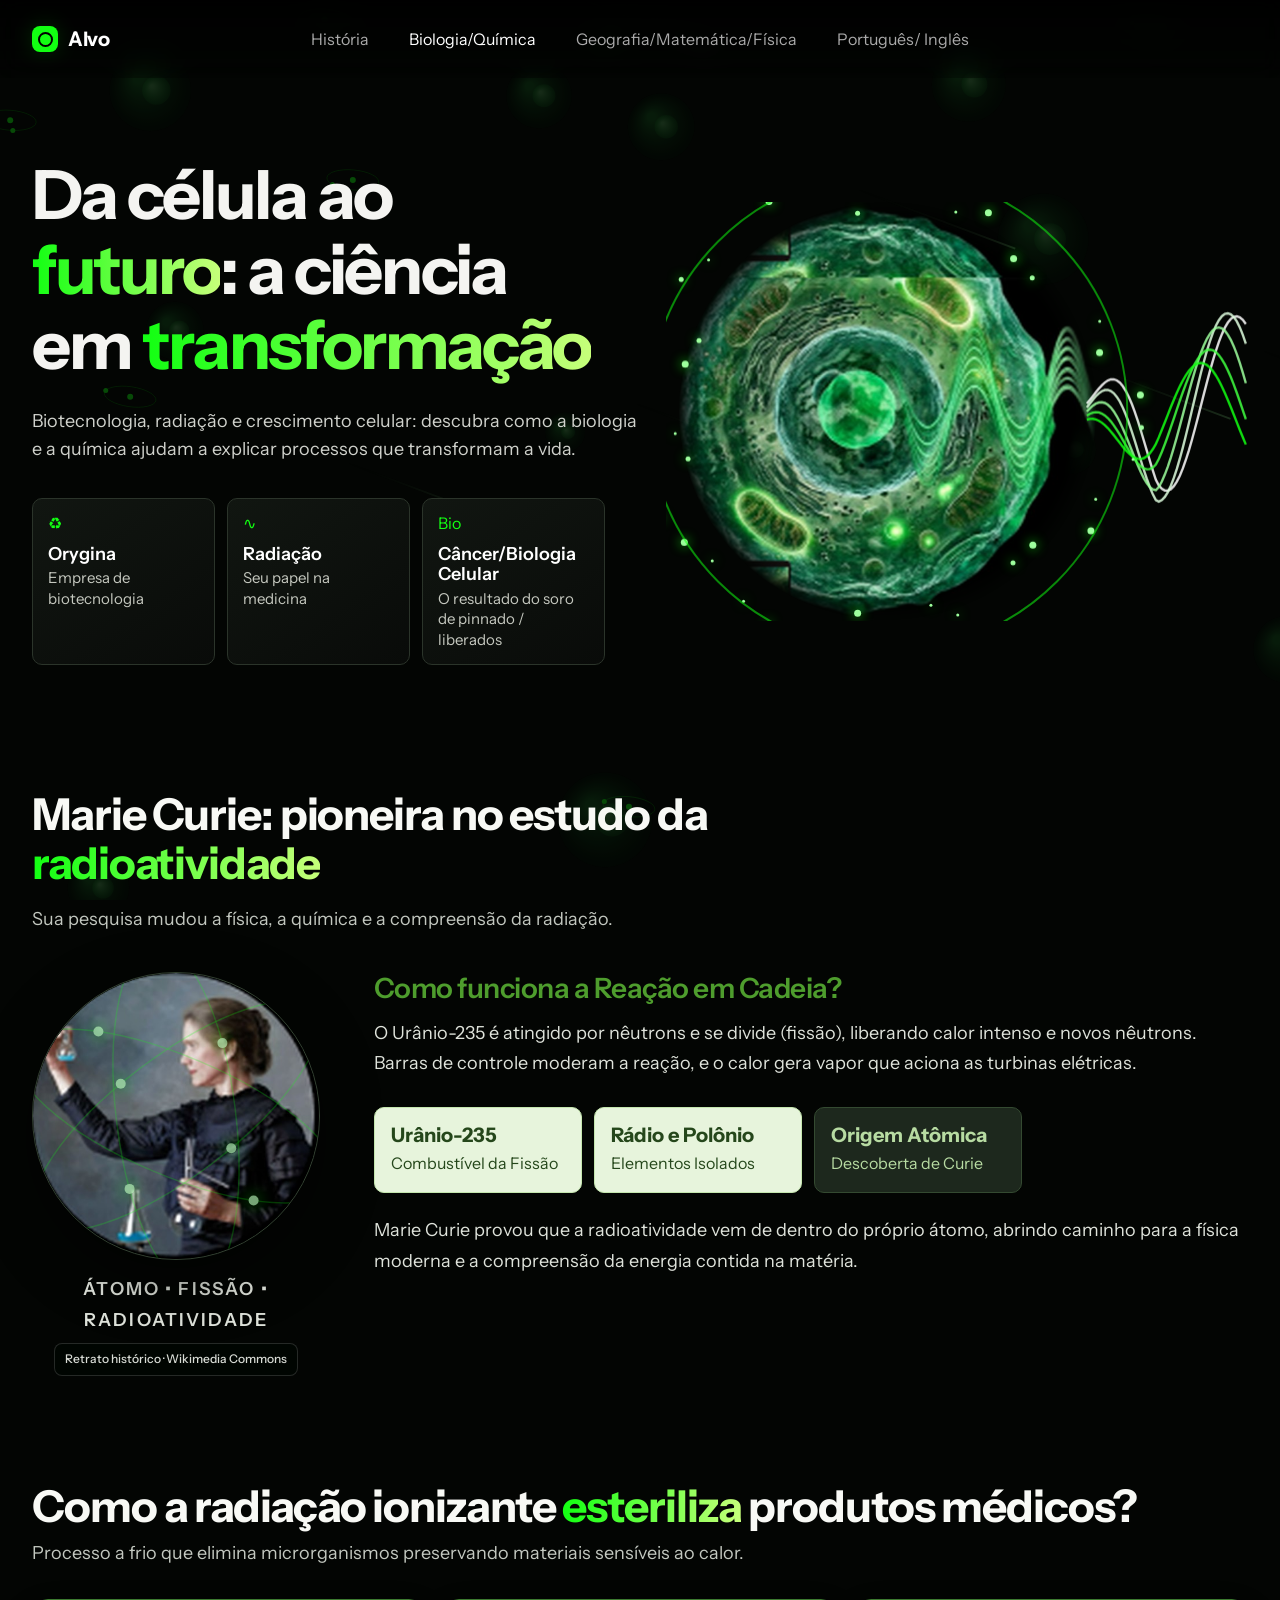
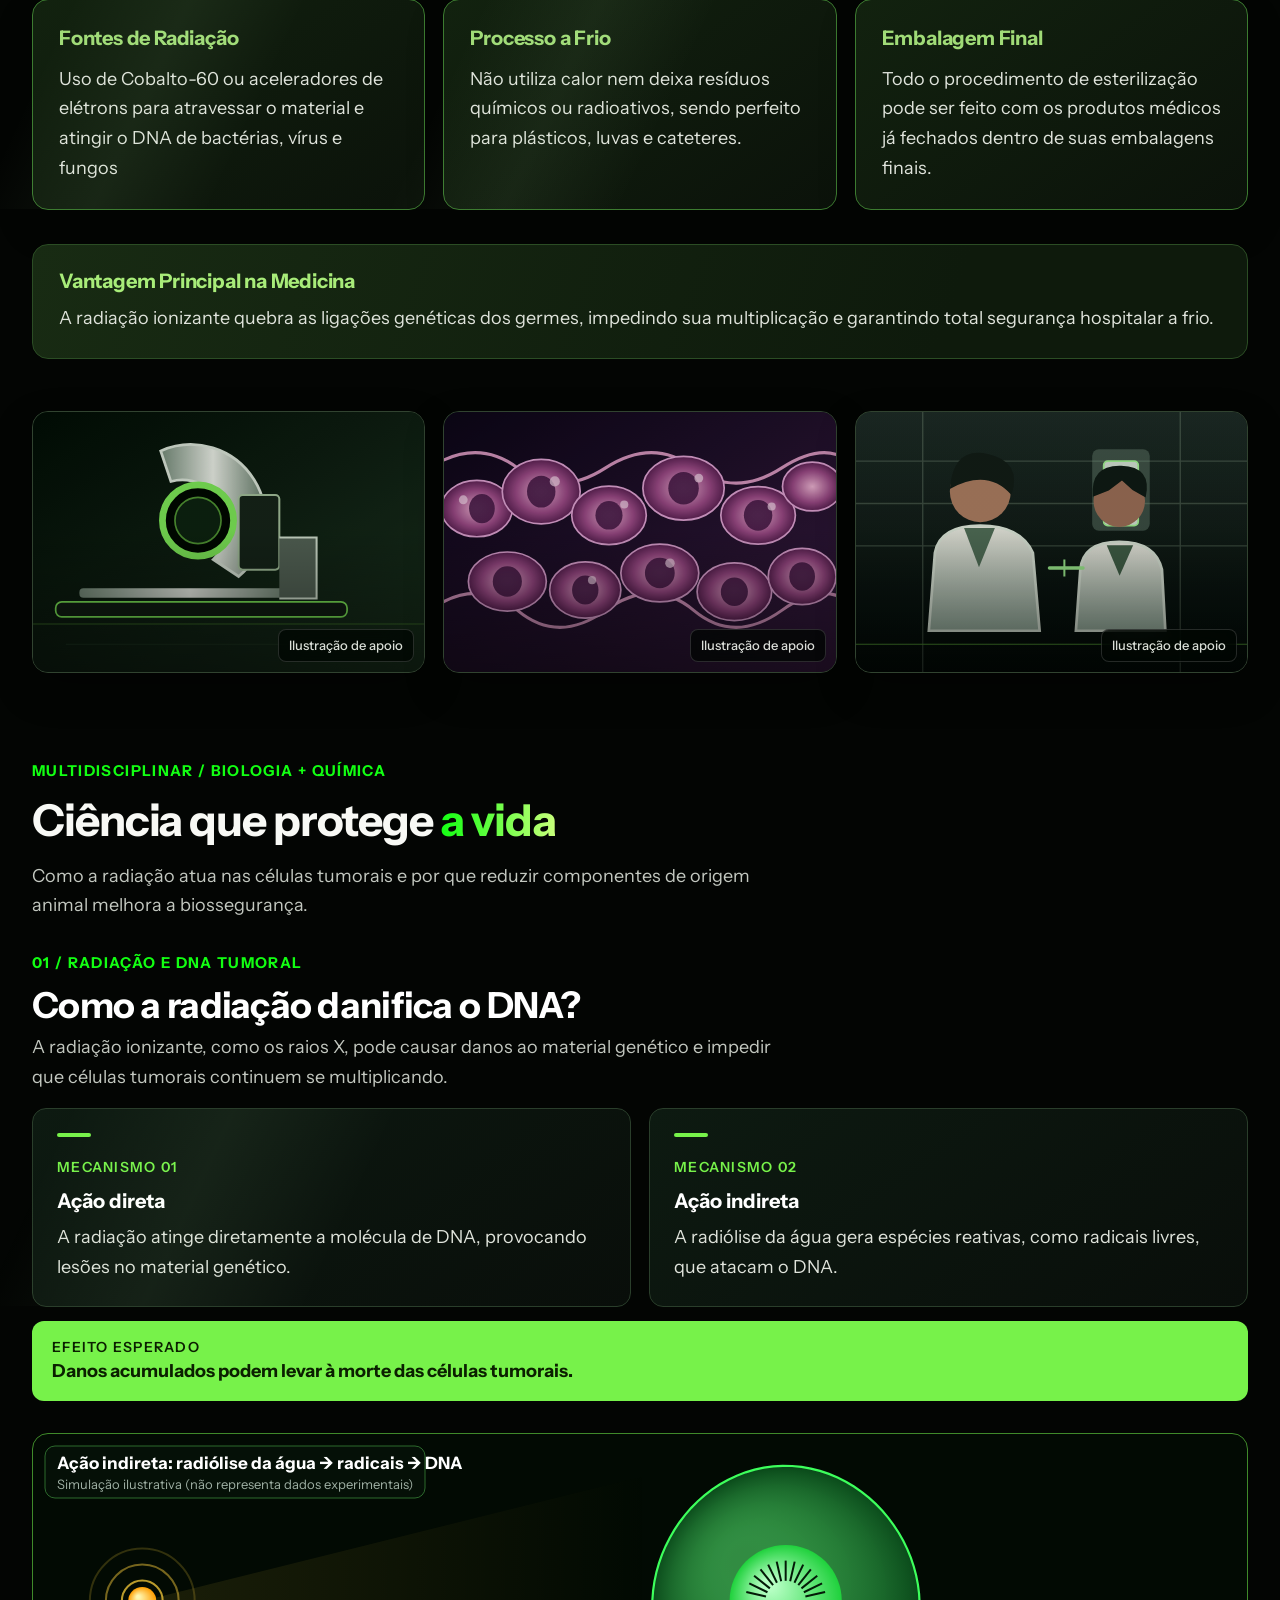
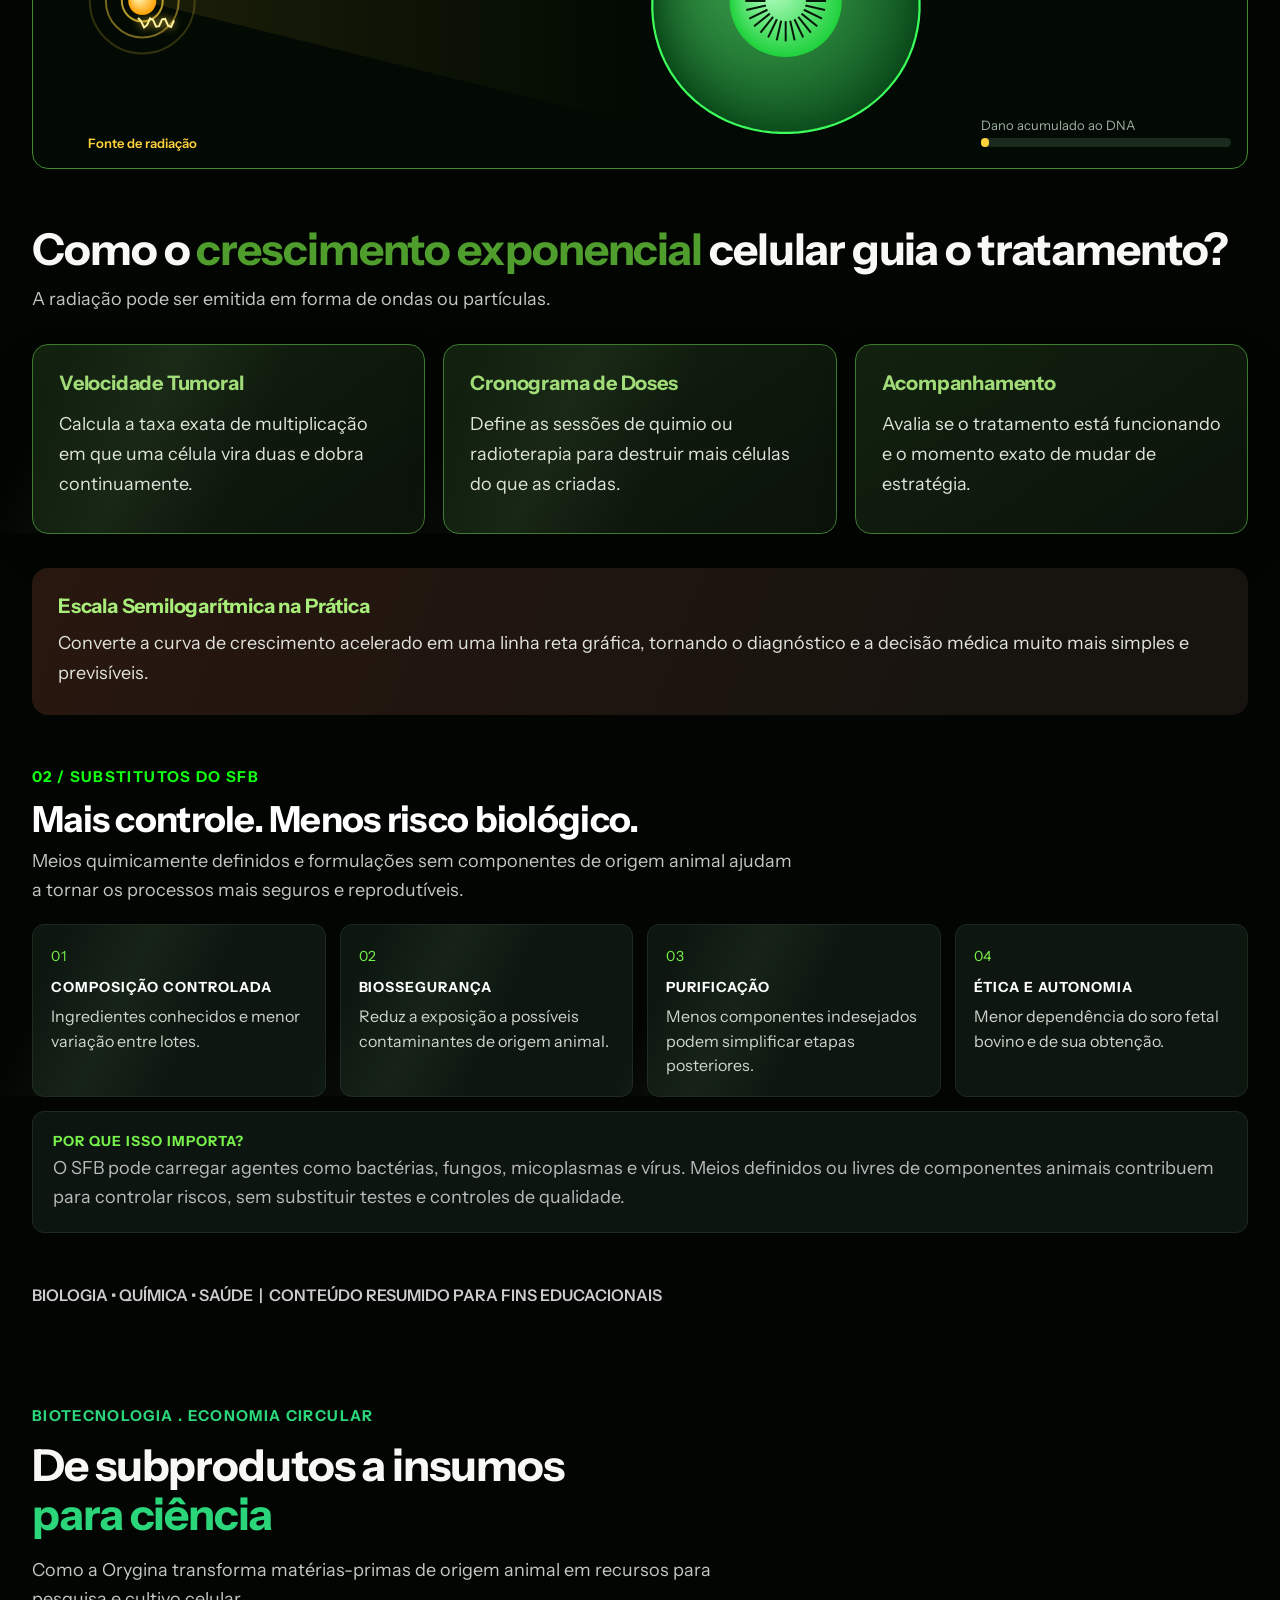
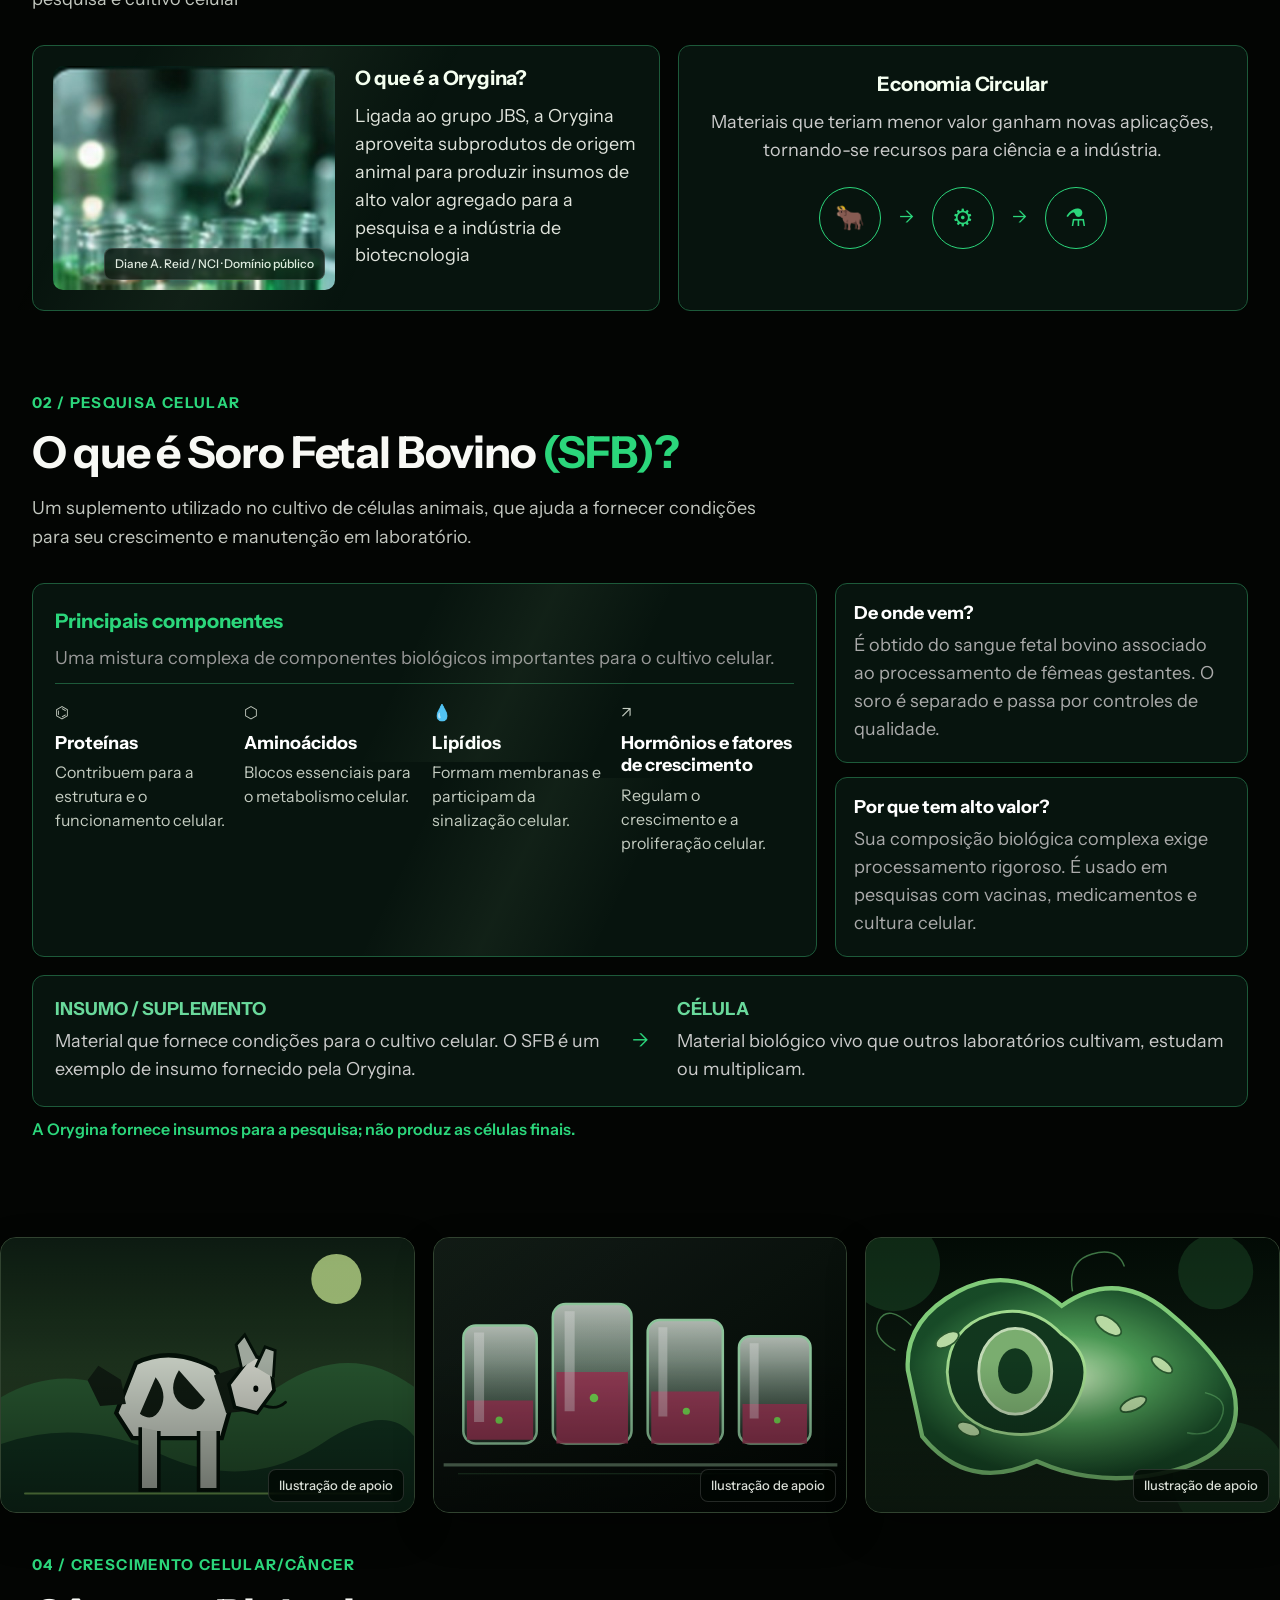
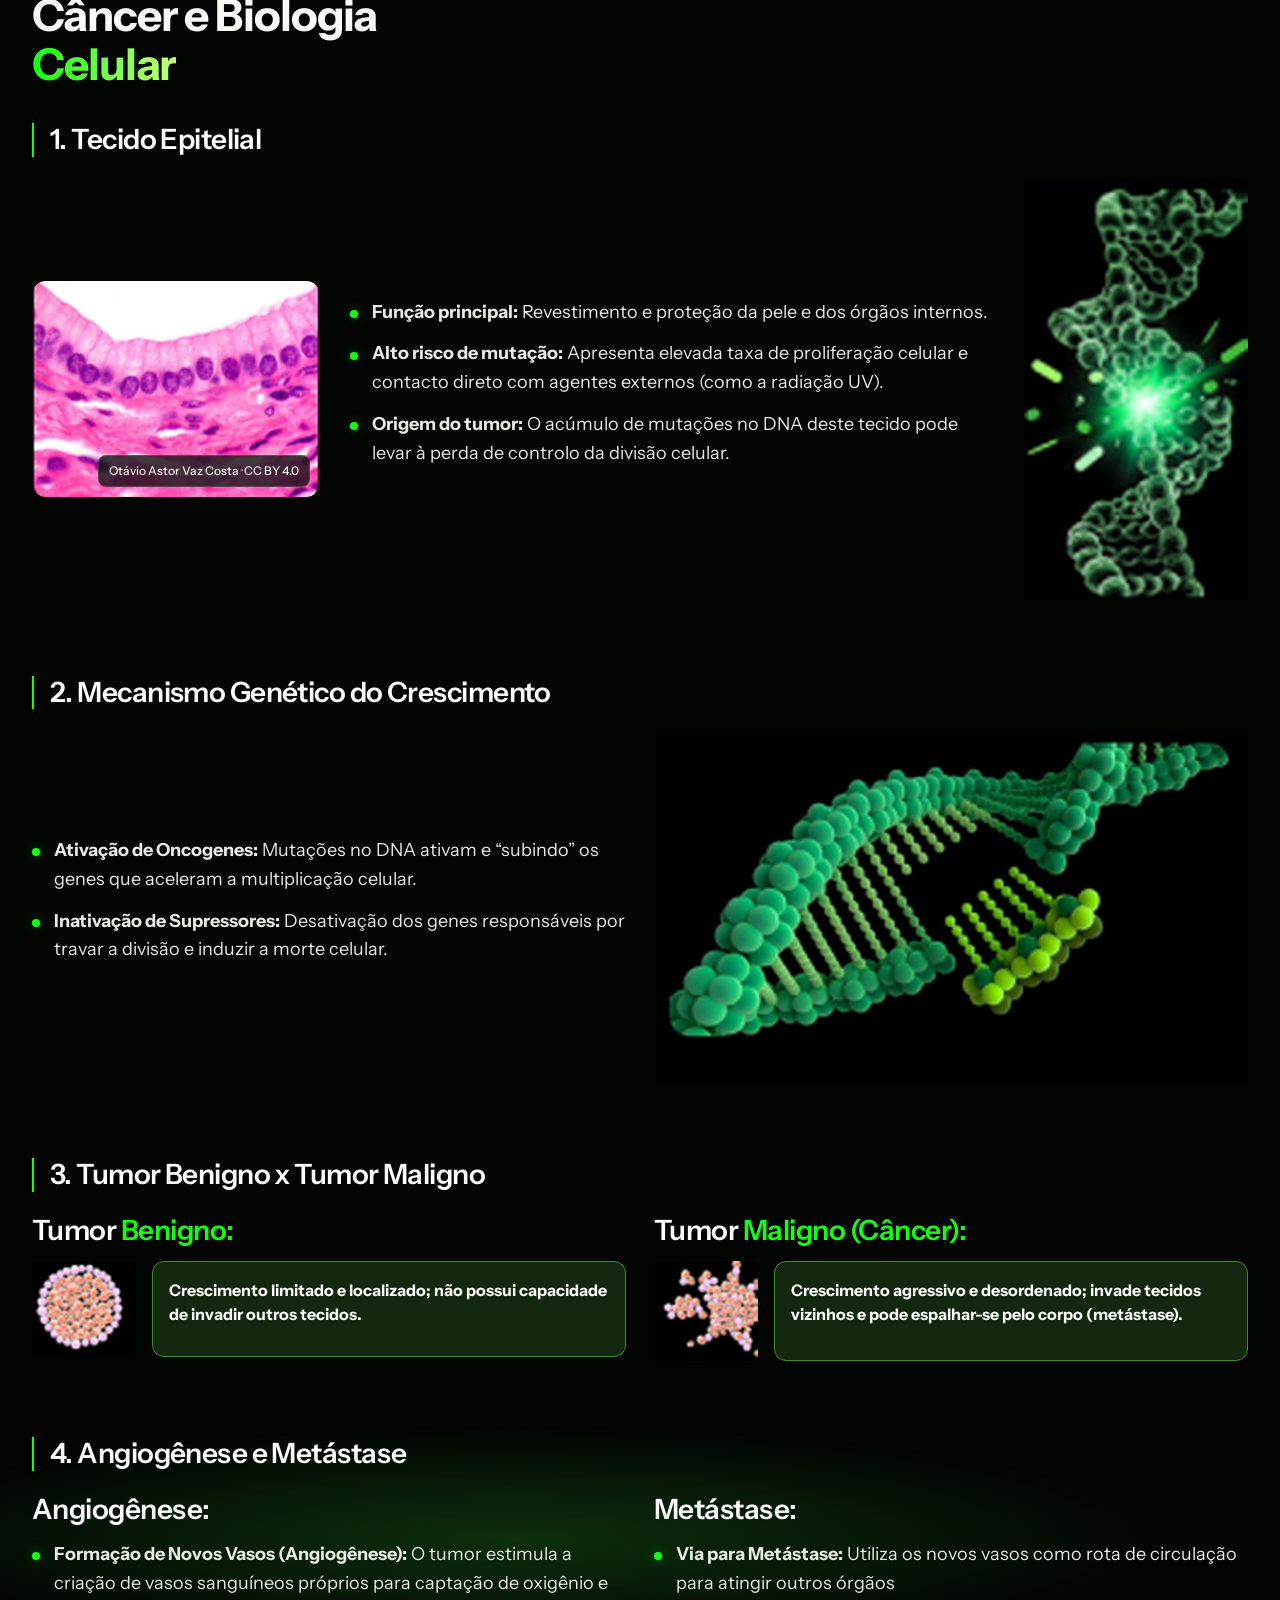
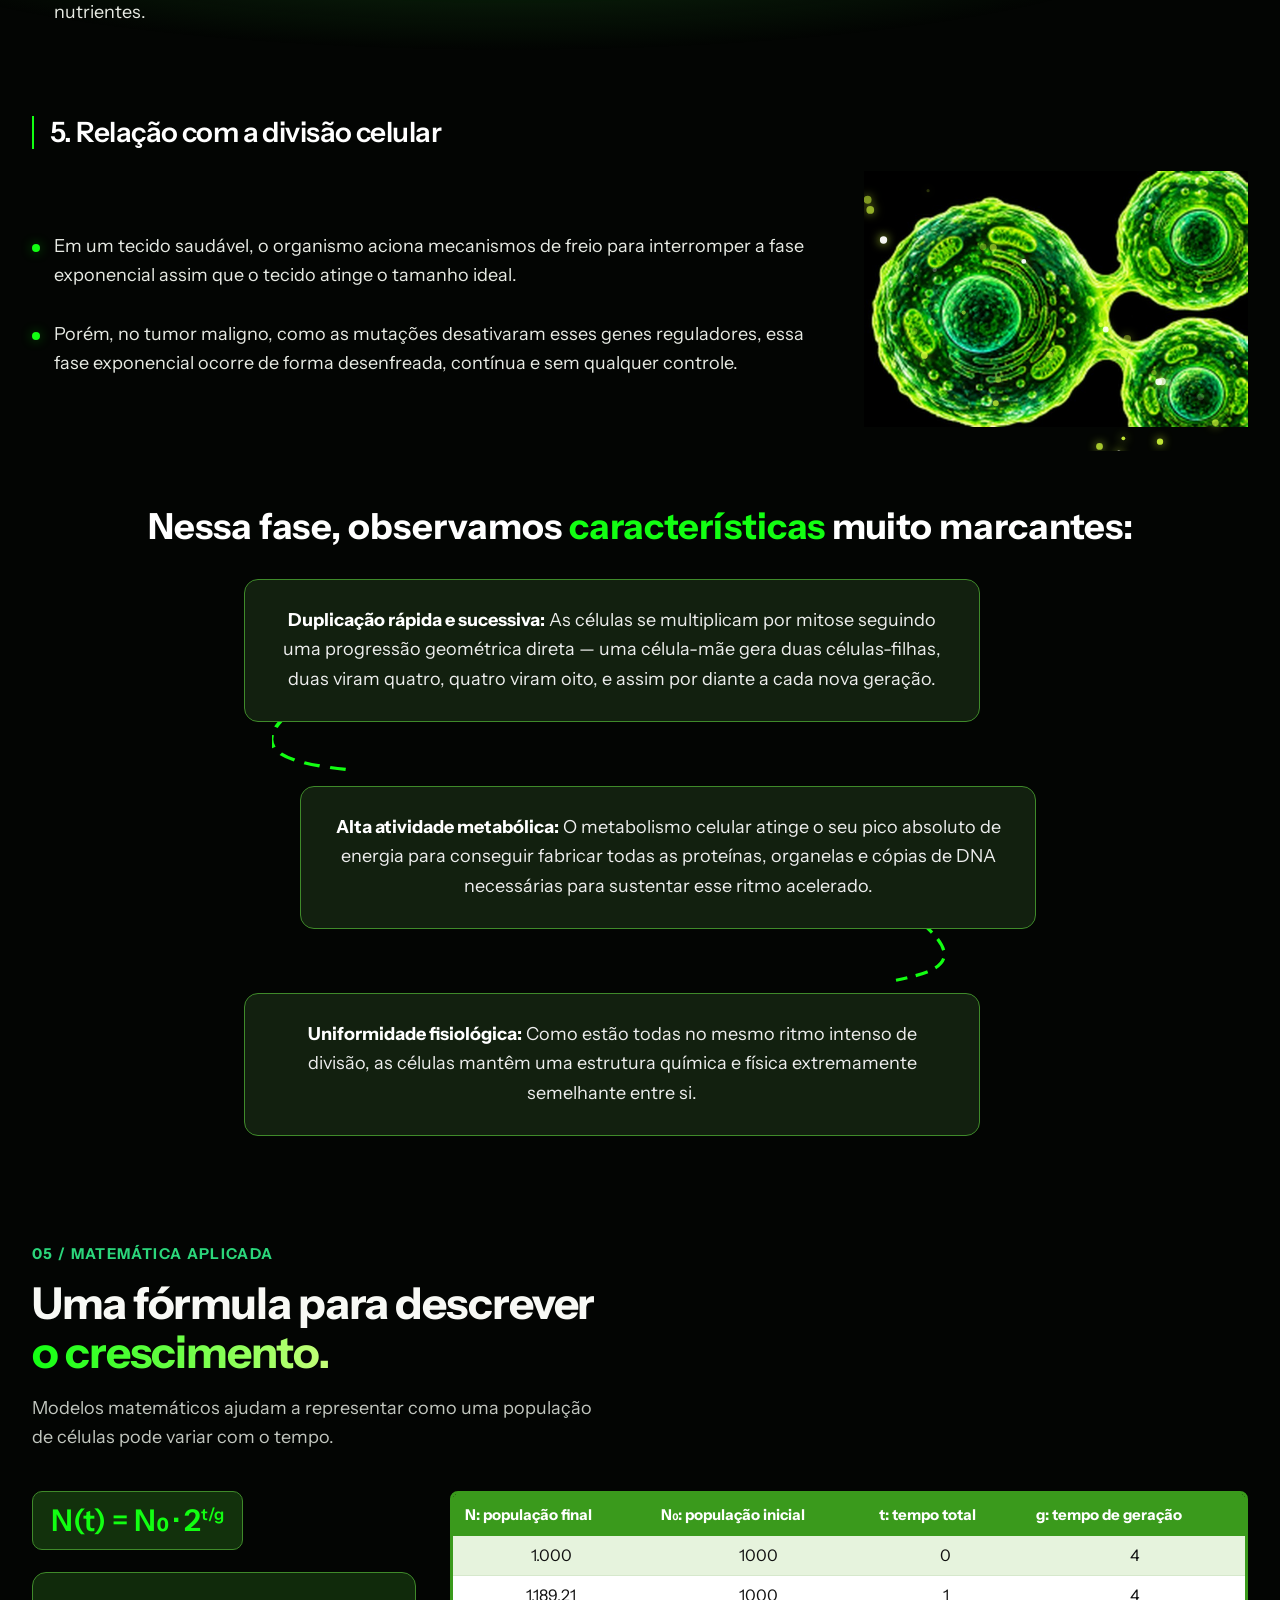
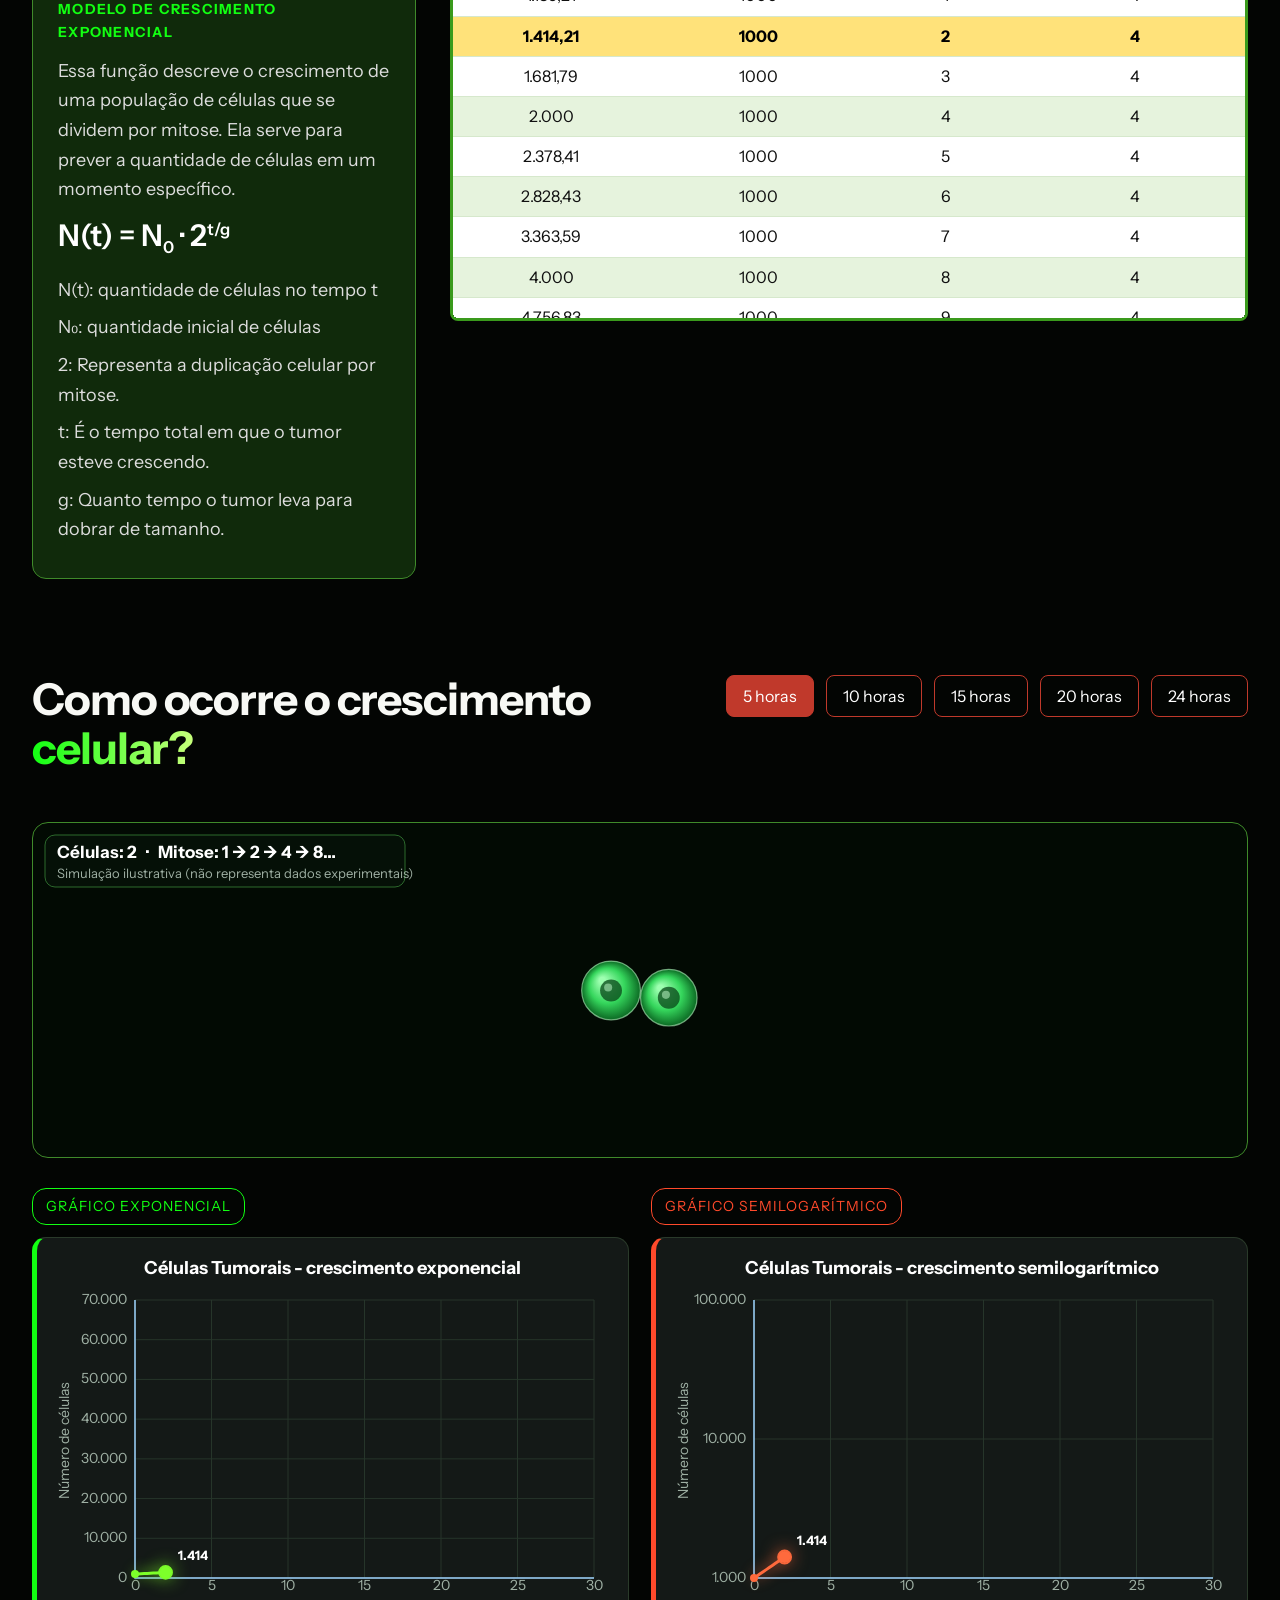
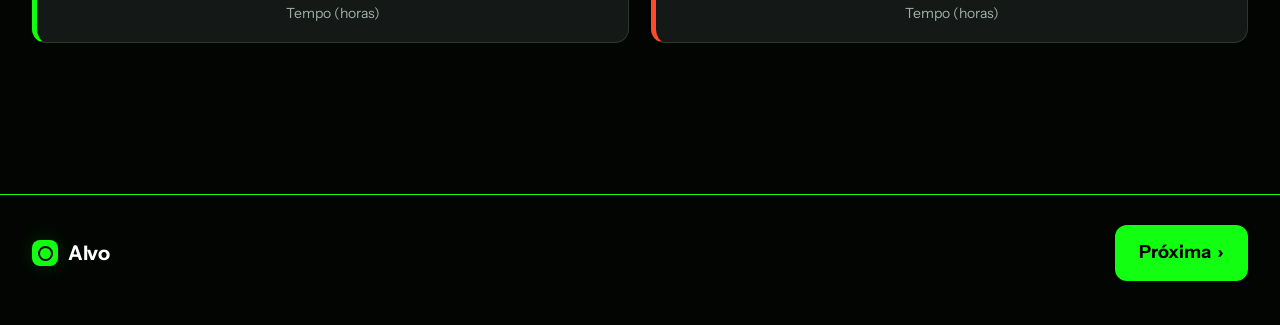
==== biologia.html @ 90658956 "Rename biologiaEquímica.html to biologia.html" ====
<!DOCTYPE html>
<html lang="pt-BR">
<head>
<meta charset="utf-8">
<meta name="viewport" content="width=device-width, initial-scale=1">
<title>Alvo — Da célula ao futuro</title>
<link rel="stylesheet" href="https://fonts.googleapis.com/css2?family=Instrument+Sans:wght@400;500;600;700&display=swap">
<style>
:root{--n:#12ff12;--m:#4e9d2d;--l:#77f24a;--bd:#3f8a2a;--cd:#122a0d;--cd2:#101c12;--tx:#e8e8e8;--mu:#b9b9b9}
*{box-sizing:border-box}
body{margin:0;background:#000;color:var(--tx);font:400 14px/1.55 'Instrument Sans',sans-serif}
h1,h2,h3,p,ul{margin:0}
h1,h2,h3,nav,.btn{font-family:'Instrument Sans','Instrument Sans',sans-serif}
.w{width:min(1040px,88%);margin:0 auto}
.n{color:var(--n)}.m{color:var(--m)}
.eb{font-size:10px;font-weight:600;color:var(--n);text-transform:uppercase;letter-spacing:.02em;margin-bottom:14px}
h2{font-size:clamp(28px,4.2vw,40px);line-height:1.15;font-weight:600;color:#fff;margin-bottom:12px}
.sub{color:var(--mu);font-size:15px;margin-bottom:28px;max-width:760px}
section{padding:70px 0}
canvas{display:block}
/* nav */
header{display:flex;align-items:center;justify-content:space-between;padding:14px 5%;font-size:12px;position:relative;z-index:5}
.logo{display:flex;align-items:center;gap:8px;font-weight:600;color:#fff}
.logo i{width:20px;height:20px;border-radius:6px;background:var(--n);display:grid;place-items:center}
.logo i::after{content:"";width:9px;height:9px;border:2px solid #000;border-radius:50%}
nav{display:flex;gap:52px;position:absolute;left:50%;transform:translateX(-50%)}
nav a{color:#aaa;text-decoration:none}nav a.on{color:#fff}
/* hero */
.hero{display:grid;grid-template-columns:1fr 1fr;align-items:center;min-height:540px;padding-top:30px}
.hero h1{font-size:clamp(40px,5.6vw,58px);line-height:1.1;font-weight:500;letter-spacing:-.01em;margin-bottom:22px}
.hero p{font-size:13px;color:#ccc;max-width:440px}
.mini{display:flex;gap:10px;margin-top:34px;flex-wrap:wrap}
.mini div{width:168px;background:#101010;border:1px solid #262626;border-radius:6px;padding:12px;font-size:9px;color:#888;line-height:1.3}
.mini b{display:block;color:#fff;font-size:10px;font-weight:600;margin:6px 0 2px}.mini s{text-decoration:none;color:var(--n);font-size:11px}
#hc{width:130%;height:440px;margin-left:-10%}
/* curie */
.curie{display:grid;grid-template-columns:170px 1fr;gap:28px;margin-top:34px;align-items:start}
.photo{width:170px;height:170px;border-radius:50%;background:radial-gradient(circle at 55% 35%,#7a8a8c 0,#2b3436 35%,#0a0d0e 75%);border:1px solid #222}
.cap{font-size:8px;color:var(--m);text-align:center;margin-top:8px;letter-spacing:.04em}
.curie h3{color:var(--m);font-size:16px;font-weight:500;margin-bottom:12px}
.curie p{font-size:12px;color:#ddd;max-width:460px}
.pills{display:flex;gap:10px;margin:28px 0 18px}
.pill{flex:1;max-width:148px;background:#e4f5da;color:#2d6a1d;border-radius:8px;padding:10px 12px;font-size:9px;line-height:1.3}
.pill b{display:block;font-size:14px;font-weight:600}.pill.g{background:#4b4b4b;color:#8fcf6f;font-weight:400}
.cur{color:var(--m);font-size:11px;max-width:440px}
/* cards */
.cards{display:grid;grid-template-columns:repeat(3,1fr);gap:12px}
.card{border:1.5px solid var(--bd);background:var(--cd);border-radius:12px;padding:18px 20px}
.card h3{text-align:center;color:var(--m);font-weight:500;font-size:14px;margin-bottom:14px}
.card p{font-size:12px;color:#eee}
.big{background:#172b10;border-radius:12px;padding:22px 26px;margin-top:20px}
.big h3{color:var(--l);font-size:16px;font-weight:500;margin-bottom:8px}.big p{font-size:12.5px;color:#eee}
.big.o{border:0;background:#1a2c13}
/* ciencia */
.k{font-size:10px;color:var(--n);font-weight:500;margin:26px 0 10px}
.q{font-size:21px;font-weight:600;color:#fff;margin-bottom:6px}
.two{display:grid;grid-template-columns:1fr 1fr;gap:12px}
.mec{background:var(--cd2);border:1px solid #1d2b1d;border-radius:10px;padding:14px 16px}
.mec u{display:block;width:20px;height:3px;background:var(--l);margin-bottom:10px}
.mec small{font-size:7px;color:var(--l);font-weight:600}.mec h3{font-size:16px;font-weight:600;color:#fff;margin:4px 0 6px}.mec p{font-size:11px;color:#aaa}
.eff{background:var(--l);color:#0b2000;border-radius:9px;padding:10px 14px;margin-top:14px;font-size:11px;font-weight:700}.eff small{display:block;font-size:7px;font-weight:600}
.four{display:grid;grid-template-columns:repeat(4,1fr);gap:10px}
.four div{background:var(--cd2);border:1px solid #1d2b1d;border-radius:8px;padding:12px;font-size:9px;color:#999}
.four small{color:var(--l);font-size:8px}.four b{display:block;color:#fff;font-size:8px;margin:6px 0 6px;letter-spacing:.03em}
.why{background:var(--cd2);border:1px solid #1d2b1d;border-radius:8px;padding:12px 14px;margin-top:14px;font-size:10px;color:#bbb}.why b{display:block;color:var(--l);font-size:8px;margin-bottom:4px}
.foot{font-size:7px;color:#ccc;margin-top:50px;font-weight:600}
/* orygina */
.tl{font-size:10px;color:#2bd67b;margin-bottom:14px}
.sh{border:1px solid #1d5a3a;background:#07140e;border-radius:12px}
.org{display:grid;grid-template-columns:1.1fr 1fr;gap:14px}
.org .a{display:flex;gap:16px;padding:20px}.org .a div:first-child{width:140px;height:130px;border-radius:6px;background:linear-gradient(135deg,#0e3b2a,#58d18a 60%,#1a6a4a);flex:none}
.org h3{font-size:13px;color:#fff;font-weight:600;margin-bottom:8px}.org p{font-size:10.5px;color:#ccc}
.circ{padding:20px;text-align:center}.circ h3{font-size:13px;color:#fff}
.ic{display:flex;justify-content:center;align-items:center;gap:14px;margin-top:18px;color:#2bd67b}
.ic i{width:50px;height:50px;border:1.5px solid #2bd67b;border-radius:50%;display:grid;place-items:center;font-style:normal;font-size:20px}
.sfb{display:grid;grid-template-columns:1.9fr 1fr;gap:14px;margin-bottom:14px}
.comp{padding:14px 16px}.comp h3{font-size:11px;color:#2bd67b}.comp>p{font-size:8px;color:#999;margin:2px 0 12px;padding-bottom:10px;border-bottom:1px solid #1d5a3a}
.cg{display:grid;grid-template-columns:repeat(4,1fr);gap:10px}.cg div{font-size:7.5px;color:#999}.cg b{display:block;font-size:10px;color:#fff;margin:6px 0 4px}
.side{display:grid;gap:10px}.side .sh{padding:12px 14px;font-size:8px;color:#aaa}.side b{display:block;font-size:11px;color:#fff;margin-bottom:6px}
.ins{display:grid;grid-template-columns:1fr 40px 1fr;align-items:center;padding:16px 20px;font-size:9px;color:#ccc}.ins b{display:block;color:#2bd67b;font-size:10px}.ins .r{text-align:center;color:#2bd67b;font-size:20px}
.note{font-size:8px;color:#2bd67b;font-weight:600;margin-top:10px}
/* cancer */
h4{font-size:15px;font-weight:600;color:#fff;border-left:2.5px solid var(--n);padding-left:12px;margin:0 0 20px}
.it{margin-bottom:84px}
.row{display:grid;grid-template-columns:150px 1fr 120px;gap:30px;align-items:center}
.epi{height:112px;border-radius:12px;background:repeating-linear-gradient(90deg,#8a2f9a 0 3px,transparent 3px 11px),linear-gradient(180deg,#f4d6ea,#d98ac4 55%,#f4d6ea)}
ul.d{padding:0;list-style:none;font-size:12.5px;color:#eee}ul.d li{position:relative;padding-left:20px;margin-bottom:12px}ul.d li::before{content:"";position:absolute;left:0;top:7px;width:7px;height:7px;border-radius:50%;background:var(--n)}ul.d b{font-weight:700}
.tm{display:grid;grid-template-columns:1fr 1fr;gap:20px}.tm h5{font-size:14px;font-weight:500;margin:0 0 12px;color:#fff}.tm h5 span{color:var(--n)}
.tb{display:flex;gap:14px;align-items:center}.tb .box{border:1.5px solid var(--bd);background:#14280f;border-radius:8px;padding:12px 14px;font-size:10px;font-weight:700;color:#fff}
.vess{position:relative}.vess::before{content:"";position:absolute;top:-30px;bottom:-30px;left:50%;width:100vw;margin-left:-50vw;pointer-events:none;background:radial-gradient(ellipse at 40% 50%,#0f3a10 0,transparent 60%);opacity:.8;z-index:-1}
.row2{display:grid;grid-template-columns:1fr 340px;gap:20px;align-items:center}
.ph{text-align:center;font-size:clamp(22px,3vw,28px);font-weight:600;color:#fff;margin:50px 0 30px}.ph span{color:var(--n)}
.st{width:min(560px,100%);margin:0 auto;background:var(--cd);border:1.5px solid var(--bd);border-radius:12px;padding:26px 30px;text-align:center;font-size:13.5px;color:#eee;position:relative}
.st b{color:#fff}.st.l{transform:translateX(-30px)}.st.r{transform:translateX(30px)}
.ar{width:min(560px,100%);margin:0 auto;height:60px}.ar svg{width:100%;height:100%}
/* formula */
.fm{display:grid;grid-template-columns:350px 1fr;gap:34px;margin-top:40px;align-items:start}
.f1{display:inline-block;background:#12310c;border:1.5px solid var(--bd);border-radius:10px;padding:10px 18px;font:600 22px 'Instrument Sans',sans-serif;color:var(--n)}
.mod{background:#102a0b;border:1.5px solid var(--bd);border-radius:12px;padding:22px 22px;margin-top:22px;font-size:10px;color:#ddd}.mod small{font-size:8px;color:var(--n);font-weight:700;display:block;margin-bottom:12px}
.mod .f2{font:600 22px 'Instrument Sans',sans-serif;color:#fff;margin:12px 0 18px}.mod .f2 b{color:var(--n)}.mod p{margin-bottom:8px}
sup,sub{font-size:.55em}
.tw{border:3px solid #3a9a1c;max-height:430px;overflow:auto;background:#fff}
table{border-collapse:collapse;width:100%;font:10px Arial,sans-serif;color:#111}
th{background:#3a9a1c;color:#fff;padding:4px 6px;position:sticky;top:0;text-align:left;font-weight:700}
td{padding:3px 6px;text-align:center;border-bottom:1px solid #d6e8cc}tr:nth-child(odd) td{background:#e6f3dd}
/* graficos */
.hr{display:flex;gap:10px}.hr button{background:none;border:1px solid #c0392b;color:#fff;border-radius:5px;padding:5px 9px;font:11px 'Instrument Sans',sans-serif;cursor:pointer}.hr button.on{background:#c0392b}
.gh{display:grid;grid-template-columns:1fr auto;gap:20px;align-items:start}
.gr{display:grid;grid-template-columns:1fr 1fr;gap:26px;margin-top:34px}
.lab{display:inline-block;font-size:9px;border:1px solid var(--n);color:var(--n);border-radius:14px;padding:4px 12px;margin-bottom:12px}.lab.o{border-color:#ff4a2b;color:#ff4a2b}
.gc{background:#141917;border:1px solid #2a3a2a;border-left:5px solid var(--n);border-radius:12px;padding:12px}.gc.o{border-left-color:#ff4a2b}
.gc canvas{width:100%;height:230px}
footer{border-top:1px solid var(--n);margin-top:90px;padding:26px 0 40px}
footer .w{display:flex;justify-content:space-between;align-items:center}
.btn{background:var(--n);color:#000;font-weight:600;border-radius:12px;padding:10px 22px;font-size:14px;text-decoration:none}
/* ===== tipografia e medidas do protótipo (1440px = 16px/rem) ===== */
html{font-size:clamp(10px,1.111vw,16px)}
body{font:400 1.125rem/1.55 'Instrument Sans',sans-serif}
.w{width:min(75.5rem,88%)}section{padding:5rem 0}
header,.w,section,footer{position:relative;z-index:1}
header{padding:1.2rem 5%;font-size:1.125rem}nav{gap:3.2rem}.logo{font-size:1.25rem}.logo i{width:1.6rem;height:1.6rem}
.hero{min-height:42rem;grid-template-columns:1.05fr 1fr}.hero h1{font-size:4.25rem;font-weight:700;line-height:1.1;margin-bottom:1.6rem}.hero p{font-size:1.125rem;max-width:34rem}
.mini div{width:13rem;padding:1.1rem;font-size:1rem;border-radius:.6rem}.mini b{font-size:1.125rem;margin:.5rem 0 .2rem}.mini s{font-size:1.125rem}
h2{font-size:2.75rem;font-weight:700;line-height:1.15;margin-bottom:1rem}
.sub{font-size:1.125rem;max-width:58rem}.eb,.k,.tl,.note,.foot,.cap{font-size:1rem;font-weight:600}
.q{font-size:2.25rem;font-weight:700}.curie{grid-template-columns:18rem 1fr;gap:3.4rem}.photo{width:18rem;height:18rem;background:none;border:0}
.curie h3{font-size:1.75rem;font-weight:600}.curie p{font-size:1.125rem;max-width:none}
.pill{font-size:1rem;padding:1rem 1.2rem;max-width:13rem}.pill b{font-size:1.25rem;font-weight:700}.cur{font-size:1.125rem;max-width:none}
.card{padding:1.8rem 2rem;border-radius:1rem}.card h3{font-size:1.25rem;font-weight:700}.card p{font-size:1.125rem}
.big{padding:2rem 2.2rem}.big h3{font-size:1.75rem;font-weight:600}.big p{font-size:1.125rem}
.mec{padding:1.5rem 1.7rem}.mec h3{font-size:1.25rem;font-weight:700}.mec p{font-size:1.125rem}.mec small,.eff small{font-size:1rem}.eff{font-size:1.125rem;padding:1.1rem 1.4rem;position:relative;overflow:hidden}
.four div{font-size:1.125rem;padding:1.3rem}.four small,.four b,.why b{font-size:1rem}.why{font-size:1.125rem;padding:1.3rem 1.5rem}
.org .a div.oph{width:18rem;height:14rem;border-radius:.8rem;overflow:hidden;background:none;flex:none}.org h3{font-size:1.25rem;font-weight:700}.org p,.circ p{font-size:1.125rem}.circ h3{font-size:1.25rem;font-weight:700}
.ic i{width:4.6rem;height:4.6rem;font-size:1.8rem}
.comp h3{font-size:1.25rem;font-weight:700}.comp>p{font-size:1.125rem}.cg div{font-size:1.125rem}.cg b{font-size:1.25rem}.side .sh,.ins{font-size:1.125rem}.side b,.ins b{font-size:1.25rem}
h4{font-size:1.75rem;font-weight:600}.row{grid-template-columns:18rem 1fr 14rem}ul.d{font-size:1.125rem}.tm h5{font-size:1.75rem;font-weight:600}.tb .box{font-size:1.125rem;padding:1.1rem 1.3rem}
.ph{font-size:2.25rem;font-weight:700}.st{font-size:1.125rem;width:min(46rem,100%);padding:2rem 2.4rem}
.f1,.mod .f2{font-size:2.25rem}.fm{grid-template-columns:24rem 1fr}.mod,.mod small{font-size:1.125rem}.mod small{font-size:1rem}
table,th{font-size:1rem}.hr button,.lab{font-size:1rem}.btn{font-size:1.25rem;font-weight:700}.gc canvas{height:23rem}
.epi{background:none;height:auto;overflow:hidden;border-radius:1rem;position:relative}.epi img,.photo img,.oph img{display:block;width:100%;height:100%;object-fit:cover}
.photo{position:relative}.photo img{border-radius:50%;position:relative;z-index:1}.photo canvas{position:absolute;left:-30%;top:-30%;width:160%;height:160%}
.hart{position:relative}.hart img{display:block;width:76%;-webkit-mask-image:radial-gradient(circle closest-side,#000 88%,transparent 100%);mask-image:radial-gradient(circle closest-side,#000 88%,transparent 100%)}
.hart canvas{position:absolute;inset:0;width:100%;height:100%;pointer-events:none}
.dna1,.dna2,.ben,.mal,.dvw img{display:block;width:100%;mix-blend-mode:screen}.ben,.mal{width:5.5rem;flex:none}.row2{grid-template-columns:1fr 24rem}.dvw{position:relative}.dvw canvas{position:absolute;inset:0;width:100%;height:100%}
.simbox{margin-top:2rem;height:21rem;border:1.5px solid var(--bd);border-radius:1rem;background:#020a03;overflow:hidden}.simbox canvas{width:100%;height:100%}
#bg{position:fixed;inset:0;width:100%;height:100%;z-index:0;pointer-events:none;opacity:.5}#pg{position:fixed;top:0;left:0;height:4px;width:0;background:var(--n);box-shadow:0 0 12px var(--n);z-index:50}
tr.hl td{background:#ffe27a!important;color:#000;font-weight:700}
/* ===== animações ===== */
.n{background:linear-gradient(90deg,#12ff12,#c6ff7a,#12ff12);background-size:200% 100%;-webkit-background-clip:text;background-clip:text;color:transparent;animation:sh 3.5s linear infinite}
@keyframes sh{to{background-position:-200% 0}}@keyframes bob{50%{transform:translateY(-.5rem)}}@keyframes spin{to{transform:rotate(360deg)}}
@keyframes glow{50%{box-shadow:0 0 1.6rem #12ff1255}}@keyframes kb{to{transform:scale(1.1)}}@keyframes sway{0%,100%{transform:rotate(-5deg) translateY(0)}50%{transform:rotate(5deg) translateY(-.8rem)}}
@keyframes pul{50%{transform:scale(1.08)}}@keyframes jit{20%{transform:rotate(5deg) scale(1.05)}40%{transform:rotate(-4deg) scale(.98)}60%{transform:rotate(3deg) scale(1.06)}80%{transform:rotate(-2deg)}}
@keyframes dash{to{stroke-dashoffset:-36}}@keyframes shine{to{left:130%}}@keyframes sl{50%{transform:translateX(.6rem)}}@keyframes fl{50%{filter:drop-shadow(0 0 1.6rem #12ff12)}}
.card,.mec,.four div,.sh,.st,.big,.why,.mod{animation:glow 4.5s ease-in-out infinite}
.cards>:nth-child(2),.two>:nth-child(2),.four>:nth-child(2){animation-delay:.7s}.cards>:nth-child(3),.four>:nth-child(3){animation-delay:1.4s}.four>:nth-child(4){animation-delay:2s}
.pill,.mini div{animation:bob 3.4s ease-in-out infinite}.pill:nth-child(2),.mini div:nth-child(2){animation-delay:.5s}.pill:nth-child(3),.mini div:nth-child(3){animation-delay:1s}
.cg div{animation:bob 4s ease-in-out infinite}.cg div:nth-child(2){animation-delay:.4s}.cg div:nth-child(3){animation-delay:.8s}.cg div:nth-child(4){animation-delay:1.2s}
.eff::after{content:"";position:absolute;top:0;bottom:0;left:-30%;width:25%;background:linear-gradient(100deg,transparent,#fff9,transparent);animation:shine 2.8s ease-in-out infinite}
.ic i{animation:pul 2s ease-in-out infinite}.ic i:nth-of-type(2){animation:spin 6s linear infinite}.ic i:nth-of-type(3){animation-delay:.6s}.ins .r{animation:sl 1.6s ease-in-out infinite}
.f1{animation:glow 2.5s ease-in-out infinite}.ar path{stroke-dasharray:12 8;animation:dash 1s linear infinite}.btn{animation:pul 2.4s ease-in-out infinite}.logo i{animation:pul 3s ease-in-out infinite}
#hcell{animation:spin 90s linear infinite,fl 5s ease-in-out infinite}.photo img{animation:kb 9s ease-in-out infinite alternate}.epi img{animation:kb 10s ease-in-out infinite alternate}.oph img{animation:kb 8s ease-in-out infinite alternate}
.epi::after{content:"";position:absolute;inset:0;background:linear-gradient(100deg,transparent 35%,#ffffff66 50%,transparent 65%);transform:translateX(-100%);animation:shn 3.6s ease-in-out infinite}@keyframes shn{to{transform:translateX(100%)}}
.dna1{animation:sway 5s ease-in-out infinite,fl 4s ease-in-out infinite}.dna2{animation:sway 7s ease-in-out infinite}.ben{animation:pul 2.4s ease-in-out infinite}.mal{animation:jit 2.6s ease-in-out infinite}.dvw img{animation:pul 4s ease-in-out infinite,fl 4s ease-in-out infinite}
.rv{opacity:0;translate:0 2.2rem;transition:opacity .8s ease,translate .8s cubic-bezier(.2,.7,.2,1)}.rv.in{opacity:1;translate:0 0}
@media(prefers-reduced-motion:reduce){*{animation:none!important}.rv{opacity:1;translate:0}}

@media(max-width:800px){nav{display:none}.hero,.curie,.cards,.two,.four,.org,.sfb,.row,.tm,.row2,.fm,.gr,.gh{grid-template-columns:1fr}#hc{width:100%;margin:0;height:300px}.pills{flex-wrap:wrap}.st.l,.st.r{transform:none}.cg{grid-template-columns:1fr 1fr}.photo{margin:auto}}

/* ===== refinamento visual alinhado ao frame do Figma ===== */
html{font-size:16px;scroll-behavior:smooth;scroll-padding-top:86px;overflow-x:clip}
body{font-family:'Instrument Sans',sans-serif;font-size:18px;line-height:1.55;letter-spacing:0;color:#f4f4f1;background:#030503;overflow-x:hidden}
:root{--n:#12ff12;--m:#4e9d2d;--l:#77f24a;--bd:#3f8a2a;--cd:#12200f;--cd2:#0d1510;--tx:#f0f1eb;--mu:#bfc5bc}
.w{width:min(1216px,calc(100% - 48px));margin-inline:auto}
section.w{padding-top:76px;padding-bottom:76px}
header{min-height:78px;padding:20px max(24px,calc((100vw - 1216px)/2));font-size:16px;backdrop-filter:blur(12px);background:linear-gradient(180deg,rgba(0,0,0,.82),rgba(0,0,0,.18))}
.logo{font-size:20px;font-weight:700;gap:10px;text-decoration:none;letter-spacing:-.02em}
.logo i{width:26px;height:26px;border-radius:8px;box-shadow:0 0 20px #12ff1228}
.logo i::after{width:11px;height:11px;border-width:2px}
nav{gap:clamp(18px,3.1vw,48px);font-size:16px;white-space:nowrap}
nav a{transition:color .25s ease,opacity .25s ease}
nav a:hover,nav a:focus-visible{color:var(--n)}
.hero{min-height:672px;padding-top:30px;padding-bottom:35px;grid-template-columns:minmax(0,1.05fr) minmax(0,1fr);gap:22px}
.hero h1{font-size:68px;line-height:1.1;font-weight:700;letter-spacing:-.035em;margin-bottom:24px;max-width:760px;text-wrap:balance}
.hero p{font-size:18px;line-height:1.6;color:#d0d2cc;max-width:620px}
.mini{gap:12px;margin-top:34px}
.mini div{width:clamp(154px,14.3vw,208px);min-height:104px;padding:14px 15px;font-size:15px;line-height:1.35;border-radius:10px;background:linear-gradient(145deg,#111611,#090b09);border-color:#2b342a;color:#c6c9c0;transition:transform .35s ease,border-color .35s ease,background .35s ease}
.mini b{font-size:18px;line-height:1.15;margin:9px 0 4px}.mini s{font-size:16px}
#hcell{transform-origin:center;will-change:transform,filter}
#bg{opacity:.28}
h2{font-size:44px;font-weight:700;line-height:1.12;letter-spacing:-.025em;margin-bottom:16px;color:#f8f9f5;text-wrap:balance}
.sub{font-size:18px;line-height:1.65;color:#c3c8c0;margin-bottom:30px;max-width:760px}
.eb,.k,.tl{font-size:15px;font-weight:700;letter-spacing:.09em;text-transform:uppercase}
.q{font-size:36px;line-height:1.18;font-weight:700;letter-spacing:-.02em}
.curie{grid-template-columns:288px minmax(0,1fr);gap:54px;margin-top:38px}
.photo{width:288px;height:288px;border:1px solid #334132;box-shadow:0 20px 55px #0008;overflow:hidden;isolation:isolate}
.photo img{width:100%;height:100%;object-fit:cover;object-position:center 25%;border-radius:50%;animation:photoBreath 18s ease-in-out infinite alternate}
.photo canvas{z-index:2;opacity:.65}
.cap{font-size:14px;letter-spacing:.12em;line-height:1.4;color:#86dc69;margin-top:14px}
.curie h3,.tm h5{font-size:28px;line-height:1.2;font-weight:600;letter-spacing:-.018em}
.curie p{font-size:18px;line-height:1.7;color:#dfe3db;max-width:none}
.pills{gap:12px;margin:28px 0 22px;flex-wrap:wrap}
.pill{max-width:208px;min-height:86px;padding:15px 16px;font-size:16px;line-height:1.4;border-radius:10px;background:#e7f4dc;color:#25471b;border:1px solid #c4e6ae}
.pill b{font-size:20px;line-height:1.2;margin-bottom:5px}
.pill.g{background:#1d281d;color:#b7dba2;border-color:#344a31}
.cur{font-size:18px;line-height:1.7;color:#a4d98c;max-width:none}
.cards{grid-template-columns:repeat(3,minmax(0,1fr));gap:18px}
.card{padding:26px 26px;min-height:190px;border:1px solid #3c7b30;border-radius:16px;background:linear-gradient(145deg,#12220f,#0b120a);box-shadow:0 18px 38px #0003}
.card h3,.big h3,.org h3,.circ h3{font-size:20px;line-height:1.25;font-weight:700;letter-spacing:-.01em}
.card h3{text-align:left;color:#a0db77;margin-bottom:14px}
.card p,.big p,.mec p,.org p,.circ p{font-size:18px;line-height:1.65;color:#e0e4dc}
.big{padding:28px 30px;margin-top:24px;border-radius:16px;background:linear-gradient(110deg,#182b13,#0e1a0c 75%);border:1px solid #2b4d24}
.big h3{color:#a8ec79;margin-bottom:10px}
.big.o{background:linear-gradient(110deg,#28170f,#17140f 80%);border-color:#8c4935}
.two{gap:18px}
.mec{padding:24px;border-radius:14px;background:linear-gradient(145deg,#0d1a11,#090e0a);border:1px solid #2a3e2b}
.mec u{width:34px;height:4px;margin-bottom:16px;border-radius:99px}
.mec small,.eff small{font-size:14px;letter-spacing:.09em}
.mec h3{font-size:20px;line-height:1.2;font-weight:700;margin:8px 0 10px}
.eff{padding:16px 20px;font-size:18px;line-height:1.5;border-radius:12px}
.four{gap:14px}
.four div{padding:18px;font-size:16px;line-height:1.55;border-radius:12px;color:#d0d6ce;background:#0d1710}
.four small,.four b,.why b{font-size:14px;line-height:1.3;letter-spacing:.07em}
.four b{margin:10px 0 8px}
.why{font-size:18px;line-height:1.6;padding:20px;border-radius:12px}
.org{grid-template-columns:minmax(0,1.1fr) minmax(0,1fr);gap:18px}
.org .a{gap:20px;padding:20px;align-items:stretch}
.org .a div.oph{width:clamp(205px,22vw,288px);height:224px;border-radius:10px;flex:none}
.org .a>div:last-child{min-width:0}
.org h3,.circ h3{margin-bottom:12px;color:#f5fff1}
.org p,.circ p{font-size:18px;line-height:1.55}
.circ{padding:26px}
.ic{gap:18px;margin-top:22px}
.ic i{width:62px;height:62px;font-size:24px}
.sfb{grid-template-columns:minmax(0,1.9fr) minmax(285px,1fr);gap:18px;margin-bottom:18px}
.comp{padding:22px}
.comp h3{font-size:20px;font-weight:700}
.comp>p{font-size:18px;line-height:1.55;margin:8px 0 16px}
.cg{gap:16px}
.cg div{font-size:16px;line-height:1.5;color:#c4ccc1}
.cg b{font-size:18px;line-height:1.25;margin:8px 0 6px}
.side{gap:14px}
.side .sh{padding:18px;font-size:18px;line-height:1.55}
.side b,.ins b{font-size:18px;line-height:1.3;margin-bottom:7px}
.ins{grid-template-columns:minmax(0,1fr) 46px minmax(0,1fr);gap:14px;padding:22px;font-size:18px;line-height:1.55}
.ins b{color:#69d99b}
.note{font-size:16px;line-height:1.5}
h4{font-size:28px;font-weight:600;line-height:1.2;letter-spacing:-.02em;padding-left:16px;margin-bottom:22px}
.it{margin-bottom:76px}
.row{grid-template-columns:288px minmax(0,1fr) 224px;gap:30px}
.epi{height:auto;aspect-ratio:4/3;border-radius:14px;overflow:hidden;position:relative;background:#161b14}
.epi img{width:100%;height:100%;object-fit:cover;object-position:center;animation:photoBreath 24s ease-in-out infinite alternate}
ul.d{font-size:18px;line-height:1.6;color:#e8ebe4}
ul.d li{padding-left:22px;margin-bottom:13px}
ul.d li::before{top:.67em;width:8px;height:8px;box-shadow:0 0 12px #12ff1266}
.tm{gap:28px}
.tm h5{font-size:28px;font-weight:600;margin-bottom:14px}
.tb{gap:16px;align-items:stretch}
.tb .box{font-size:16px;line-height:1.5;padding:16px;border-radius:12px}
.ben,.mal{width:6.5rem;align-self:center}
.row2{grid-template-columns:minmax(0,1fr) 384px;gap:26px}
.dvw{min-height:280px}
.ph{font-size:36px;font-weight:700;line-height:1.2;margin:54px 0 30px}
.st{font-size:18px;line-height:1.65;width:min(736px,100%);padding:26px 30px;border-radius:14px}
.st.l{transform:translateX(-28px)}.st.r{transform:translateX(28px)}
.ar{width:min(736px,100%);height:64px}
.fm{grid-template-columns:minmax(280px,384px) minmax(0,1fr);gap:34px;margin-top:38px}
.f1,.mod .f2{font-size:30px;line-height:1.25}
.mod{font-size:18px;line-height:1.65;padding:25px;border-radius:14px}
.mod small{font-size:14px;letter-spacing:.09em}
.tw{max-height:430px;border-radius:8px;overflow:auto}
table{min-width:680px;font:16px/1.45 'Instrument Sans',sans-serif}
th{font-size:15px;padding:11px 12px;line-height:1.35}
td{padding:8px 10px}
.hr{gap:12px;flex-wrap:wrap}.hr button{font-size:16px;padding:10px 16px;border-radius:8px;transition:background .2s ease,transform .2s ease}
.lab{font-size:14px;letter-spacing:.07em;padding:7px 13px}
.gh{gap:22px}.gr{gap:22px;margin-top:30px}
.gc{padding:18px;border-radius:14px}
.gc canvas{height:23rem}
footer{margin-top:75px;padding:30px 0 44px}
.btn{padding:14px 24px;font-size:18px;border-radius:12px;transition:transform .3s ease,box-shadow .3s ease}

/* Fotografias reais: enquadramento editorial, movimento lento e créditos acessíveis ao passar o cursor ou focar. */
.photo-credit{position:absolute;z-index:6;right:10px;bottom:10px;max-width:calc(100% - 20px);padding:7px 10px;border:1px solid #ffffff29;border-radius:8px;background:rgba(2,7,3,.82);color:#f1f5ee;font-size:13px;line-height:1.35;font-weight:500;text-decoration:none;backdrop-filter:blur(12px);opacity:.9;transform:translateY(0);transition:opacity .25s ease,transform .25s ease}
.photo-credit:hover,.photo-credit:focus-visible{color:#fff;text-decoration:underline}
.photo:hover .photo-credit,.photo:focus-within .photo-credit,.oph:hover .photo-credit,.oph:focus-within .photo-credit,.epi:hover .photo-credit,.epi:focus-within .photo-credit,.photo-tile:hover .photo-credit,.photo-tile:focus-within .photo-credit{opacity:1;transform:translateY(0)}
.photo-ribbon{display:grid;grid-template-columns:repeat(3,minmax(0,1fr));gap:18px;margin-top:-24px;margin-bottom:66px}
.photo-ribbon--biology{margin-top:20px;margin-bottom:20px}
.photo-tile{margin:0;position:relative;isolation:isolate;overflow:hidden;aspect-ratio:1.5;border:1px solid #314330;border-radius:16px;background:radial-gradient(ellipse at 25% 20%,#24492a,#101710 65%);box-shadow:0 16px 38px #0005;transform:translateZ(0)}
.photo-tile::before{content:"";position:absolute;z-index:1;inset:0;pointer-events:none;background:linear-gradient(180deg,rgba(0,0,0,.03) 45%,rgba(0,0,0,.58));opacity:.8}
.photo-tile::after{content:"";position:absolute;z-index:2;top:-30%;bottom:-30%;left:-60%;width:34%;pointer-events:none;transform:skewX(-16deg);background:linear-gradient(90deg,transparent,rgba(210,255,195,.18),transparent);animation:photoSweep 10s ease-in-out infinite}
.photo-tile img{display:block;width:100%;height:100%;object-fit:cover;filter:brightness(.86) saturate(.85) contrast(1.06);transform:scale(1.04);animation:photoBreath 19s ease-in-out infinite alternate;transition:filter .5s ease,transform .8s cubic-bezier(.2,.8,.2,1)}
.photo-tile:nth-child(2) img{animation-delay:-6s}.photo-tile:nth-child(3) img{animation-delay:-12s}
.photo-tile:hover img,.photo-tile:focus-within img{filter:brightness(1) saturate(1.02) contrast(1.04);transform:scale(1.1)}
@keyframes photoBreath{0%{transform:scale(1.035) translate3d(-.5%,0,0)}100%{transform:scale(1.10) translate3d(.6%,-.4%,0)}}
@keyframes photoSweep{0%,45%{left:-60%;opacity:0}55%{opacity:.8}82%,100%{left:130%;opacity:0}}

/* Movimento mais intencional: conteúdo estável para leitura, luz e resposta ao cursor em vez de cartões a saltar. */
.card,.mec,.four>div,.sh,.st,.big,.why,.mod{position:relative;isolation:isolate;animation:none;transition:transform .35s ease,border-color .35s ease,box-shadow .35s ease,background-color .35s ease}
.card::after,.mec::after,.four>div::after,.sh::after,.st::after,.big::after,.mod::after{content:"";position:absolute;z-index:0;inset:0;pointer-events:none;background:linear-gradient(115deg,transparent 24%,rgba(198,255,180,.055) 48%,transparent 72%);transform:translateX(-125%);animation:cardSweep 12s ease-in-out infinite}
.card>* ,.mec>* ,.four>div>* ,.sh>* ,.st>* ,.big>* ,.mod>*{position:relative;z-index:1}
.card:nth-child(2)::after,.mec:nth-child(2)::after,.photo-tile:nth-child(2)::after{animation-delay:-4s}
.card:nth-child(3)::after,.photo-tile:nth-child(3)::after{animation-delay:-8s}
@keyframes cardSweep{0%,62%{transform:translateX(-125%)}90%,100%{transform:translateX(125%)}}
.card:hover,.mec:hover,.four>div:hover,.sh:hover,.st:hover,.big:hover,.mod:hover{transform:translateY(-4px);border-color:#72ca54;box-shadow:0 20px 44px #0005,0 0 0 1px #9dfb4a0d}
.mini div:hover{transform:translateY(-5px);border-color:#4b9636;background:linear-gradient(145deg,#142315,#090e09)}
.pill,.mini div,.cg div,.ic i,.f1,.btn,.logo i{animation:none}
.pill{transition:transform .3s ease,box-shadow .3s ease}.pill:hover{transform:translateY(-4px);box-shadow:0 10px 24px #0003}
.cg div{transition:transform .35s ease,color .35s ease}.cg div:hover{transform:translateY(-3px);color:#f4fff0}
.ic i{transition:transform .35s ease,box-shadow .35s ease}.ic i:hover{transform:translateY(-4px) rotate(5deg);box-shadow:0 0 24px #2bd67b35}
.btn:hover{transform:translateY(-3px);box-shadow:0 12px 28px #12ff1230}
.hr button:hover{transform:translateY(-2px)}
.photo,.oph,.epi{position:relative}
.oph{isolation:isolate}
.photo-ribbon .rv{opacity:1;translate:0 0}
#hw,#orb,#rsim,#dvp,#msim,#g1,#g2{will-change:contents}


.photo-credit--static{position:static;display:inline-block;margin:8px auto 0;max-width:100%;text-align:center;font-size:12px}
.curie>div:first-child{text-align:center}
.epi .photo-credit,.oph .photo-credit{font-size:12px}
.epi::after{pointer-events:none}
@media (max-width:1100px){
  nav{gap:18px;font-size:14px}
  .hero h1{font-size:clamp(48px,5.6vw,68px)}
  .curie{grid-template-columns:240px minmax(0,1fr);gap:32px}
  .photo{width:240px;height:240px}
  .row{grid-template-columns:240px minmax(0,1fr) 180px;gap:22px}
  .row2{grid-template-columns:minmax(0,1fr) 310px}
  .sfb{grid-template-columns:minmax(0,1.6fr) minmax(270px,1fr)}
}
@media(max-width:800px){
  .row[style]{grid-template-columns:1fr!important}
  .dna1,.dna2{max-width:240px;margin-inline:auto}
  .ben,.mal{width:5rem}
  header{padding-inline:24px}
  nav{display:none}
  .w{width:calc(100% - 40px)}
  section.w{padding-top:58px;padding-bottom:58px}
  .hero{grid-template-columns:1fr;min-height:0;padding-top:54px;padding-bottom:34px;gap:16px}
  .hero h1{font-size:clamp(42px,8vw,58px);line-height:1.08}
  .hero p{max-width:650px}
  #hc{width:100%;margin:0;height:340px}
  .mini div{width:calc(33.333% - 8px);min-width:150px}
  .curie{grid-template-columns:1fr;gap:28px}
  .photo{width:min(288px,70vw);height:auto;aspect-ratio:1;margin-inline:auto}
  .curie>div:first-child{max-width:100%}
  .curie h3{font-size:26px}
  .cards{grid-template-columns:1fr;gap:14px}
  .card{min-height:0}
  .two,.four,.org,.sfb,.row,.tm,.row2,.fm,.gr,.gh{grid-template-columns:1fr}
  .org .a{flex-wrap:wrap}
  .org .a div.oph{width:100%;height:270px}
  .cg{grid-template-columns:repeat(2,minmax(0,1fr))}
  .row{gap:22px}
  .epi{width:min(100%,480px)}
  .row2{gap:20px}
  .dvw{max-width:480px;margin-inline:auto;width:100%}
  .st.l,.st.r{transform:none}
  .photo-ribbon{grid-template-columns:repeat(2,minmax(0,1fr));margin-top:0;margin-bottom:48px}
  .photo-ribbon--biology{margin-top:18px}
  .fm{gap:16px}
  .gh{grid-template-columns:1fr}
  .hr{justify-content:flex-start}
  .gc canvas{height:320px}
}
@media(max-width:540px){
  .w{width:calc(100% - 32px)}
  header{min-height:66px;padding-inline:16px}
  .hero{padding-top:36px}
  .hero h1{font-size:42px;letter-spacing:-.03em}
  h2{font-size:32px;line-height:1.15}
  .q,.ph{font-size:28px}
  h4,.curie h3,.tm h5{font-size:23px}
  .sub{font-size:17px}
  .mini{gap:8px}
  .mini div{width:100%;min-height:0}
  .pills{gap:8px}
  .pill{max-width:none;flex:1 1 140px}
  .card,.mec,.big,.why,.mod{padding:20px}
  .photo-ribbon{grid-template-columns:1fr;gap:14px}
  .photo-tile{aspect-ratio:1.55}
  .cg{grid-template-columns:1fr 1fr;gap:12px}
  .ic{gap:10px}.ic i{width:50px;height:50px;font-size:20px}
  .ins{grid-template-columns:1fr;gap:12px}.ins .r{transform:rotate(90deg)}
  .st{padding:22px 18px}
  .tb{align-items:center;flex-wrap:wrap}
  .gr{gap:26px}
  .gc canvas{height:290px}
  footer .w{gap:20px}
}
@media(prefers-reduced-motion:reduce){
  html{scroll-behavior:auto}
  *,*::before,*::after{animation:none!important;transition:none!important;scroll-behavior:auto!important}
  .rv{opacity:1;translate:0 0}
}


/* Header fixo: mantém o menu visível durante a rolagem sem cobrir o início do conteúdo. */
header{position:fixed;top:0;left:0;right:0;width:100%;z-index:100}
body{padding-top:78px}
@media(max-width:540px){body{padding-top:66px}}

</style>
</head>
<body>
<div id="pg"></div><canvas id="bg"></canvas>
<header><a class="logo" href="#"><i></i>Alvo</a><nav><a href="#">História</a><a class="on" href="#">Biologia/Química</a><a href="#">Geografia/Matemática/Física</a><a href="#">Português/ Inglês</a></nav><span></span></header>

<div class="w hero">
<div><h1>Da célula ao <span class="n">futuro</span>: a ciência em <span class="n">transformação</span></h1>
<p>Biotecnologia, radiação e crescimento celular: descubra como a biologia e a química ajudam a explicar processos que transformam a vida.</p>
<div class="mini"><div><s>♻</s><b>Orygina</b>Empresa de biotecnologia</div><div><s>∿</s><b>Radiação</b>Seu papel na medicina</div><div><s>Bio</s><b>Câncer/Biologia Celular</b>O resultado do soro de pinnado / liberados</div></div></div>
<div class="hart"><img id="hcell" src="[data-uri]" alt="Célula"><canvas id="hw"></canvas></div>
</div>

<section class="w" style="padding-top:40px">
<h2>Marie Curie: pioneira no estudo da <br><span class="n">radioatividade</span></h2>
<p class="sub" style="margin-bottom:0;">Sua pesquisa mudou a física, a química e a compreensão da radiação.</p>
<div class="curie"><div><div class="photo"><canvas id="orb"></canvas><img src="https://upload.wikimedia.org/wikipedia/commons/d/d9/Mariecurie.jpg" data-fallback="[data-uri]" loading="lazy" decoding="async" alt="Marie Curie"></div><p class="cap" style="text-align:center">ÁTOMO • FISSÃO • RADIOATIVIDADE</p><a class="photo-credit photo-credit--static" href="https://commons.wikimedia.org/wiki/File:Mariecurie.jpg" target="_blank" rel="noopener noreferrer">Retrato histórico · Wikimedia Commons</a></div>
<div><h3>Como funciona a Reação em Cadeia?</h3><p>O Urânio-235 é atingido por nêutrons e se divide (fissão), liberando calor intenso e novos nêutrons. Barras de controle moderam a reação, e o calor gera vapor que aciona as turbinas elétricas.</p>
<div class="pills"><div class="pill"><b>Urânio-235</b>Combustível da Fissão</div><div class="pill"><b>Rádio e Polônio</b>Elementos Isolados</div><div class="pill g"><b>Origem Atômica</b>Descoberta de Curie</div></div>
<p class="cur">Marie Curie provou que a radioatividade vem de dentro do próprio átomo, abrindo caminho para a física moderna e a compreensão da energia contida na matéria.</p></div></div>
</section>

<section class="w" style="padding-top:30px">
<h2>Como a radiação ionizante <span class="n">esteriliza</span> produtos médicos?</h2>
<p class="sub" style="margin-top:-8px">Processo a frio que elimina microrganismos preservando materiais sensíveis ao calor.</p>
<div class="cards">
<div class="card"><h3>Fontes de Radiação</h3><p>Uso de Cobalto-60 ou aceleradores de elétrons para atravessar o material e atingir o DNA de bactérias, vírus e fungos</p></div>
<div class="card"><h3>Processo a Frio</h3><p>Não utiliza calor nem deixa resíduos químicos ou radioativos, sendo perfeito para plásticos, luvas e cateteres.</p></div>
<div class="card"><h3>Embalagem Final</h3><p>Todo o procedimento de esterilização pode ser feito com os produtos médicos já fechados dentro de suas embalagens finais.</p></div></div>
<div class="big" style="margin-top:34px;padding:24px 26px"><h3>Vantagem Principal na Medicina</h3><p>A radiação ionizante quebra as ligações genéticas dos germes, impedindo sua multiplicação e garantindo total segurança hospitalar a frio.</p></div>
</section>
<div class="photo-ribbon w" aria-label="Fotografias reais de radioterapia, células e pesquisa">
  <figure class="photo-tile">
    <img src="https://upload.wikimedia.org/wikipedia/commons/7/74/Radiotherapie.JPG" alt="Equipamento clínico de radioterapia em uma sala de tratamento" loading="lazy" decoding="async">
    <a class="photo-credit" href="https://commons.wikimedia.org/wiki/File:Radiotherapie.JPG" target="_blank" rel="noopener noreferrer">Guy Lebègue · CC BY-SA 3.0</a>
  </figure>
  <figure class="photo-tile">
    <img src="https://upload.wikimedia.org/wikipedia/commons/a/ae/High-magnification_micrograph_of_basal-cell_carcinoma.jpg" alt="Micrografia de carcinoma basocelular em alta ampliação" loading="lazy" decoding="async">
    <a class="photo-credit" href="https://commons.wikimedia.org/wiki/File:High-magnification_micrograph_of_basal-cell_carcinoma.jpg" target="_blank" rel="noopener noreferrer">Mikael Häggström · CC0</a>
  </figure>
  <figure class="photo-tile">
    <img src="https://upload.wikimedia.org/wikipedia/commons/thumb/1/1e/Scientists_examine_vial.jpg/1280px-Scientists_examine_vial.jpg" alt="Dois cientistas examinam um frasco de amostra em laboratório" loading="lazy" decoding="async">
    <a class="photo-credit" href="https://commons.wikimedia.org/wiki/File:Scientists_examine_vial.jpg" target="_blank" rel="noopener noreferrer">Bill Branson / NCI · Domínio público</a>
  </figure>
</div>

<section class="w" style="padding-top:20px">
<div class="eb">Multidisciplinar / Biologia + Química</div>
<h2>Ciência que protege <span class="n">a vida</span></h2>
<p class="sub" style="">Como a radiação atua nas células tumorais e por que reduzir componentes de origem animal melhora a biossegurança.</p>
<div class="k">01 / RADIAÇÃO E DNA TUMORAL</div>
<h3 class="q">Como a radiação danifica o DNA?</h3>
<p class="sub" style="margin-bottom:16px">A radiação ionizante, como os raios X, pode causar danos ao material genético e impedir que células tumorais continuem se multiplicando.</p>
<div class="two"><div class="mec"><u></u><small>MECANISMO 01</small><h3>Ação direta</h3><p>A radiação atinge diretamente a molécula de DNA, provocando lesões no material genético.</p></div>
<div class="mec"><u></u><small>MECANISMO 02</small><h3>Ação indireta</h3><p>A radiólise da água gera espécies reativas, como radicais livres, que atacam o DNA.</p></div></div>
<div class="eff"><small>EFEITO ESPERADO</small>Danos acumulados podem levar à morte das células tumorais.</div>
<div class="simbox"><canvas id="rsim"></canvas></div>

<h2 style="margin-top:56px">Como o <span class="m">crescimento exponencial</span> celular guia o tratamento?</h2>
<p class="sub" style="margin-top:-6px">A radiação pode ser emitida em forma de ondas ou partículas.</p>
<div class="cards">
<div class="card"><h3>Velocidade Tumoral</h3><p>Calcula a taxa exata de multiplicação em que uma célula vira duas e dobra continuamente.</p></div>
<div class="card"><h3>Cronograma de Doses</h3><p>Define as sessões de quimio ou radioterapia para destruir mais células do que as criadas.</p></div>
<div class="card"><h3>Acompanhamento</h3><p>Avalia se o tratamento está funcionando e o momento exato de mudar de estratégia.</p></div></div>
<div class="big o" style="margin-top:34px;padding:26px"><h3>Escala Semilogarítmica na Prática</h3><p>Converte a curva de crescimento acelerado em uma linha reta gráfica, tornando o diagnóstico e a decisão médica muito mais simples e previsíveis.</p></div>

<div class="k" style="margin-top:50px">02 / SUBSTITUTOS DO SFB</div>
<h3 class="q" style="">Mais controle. Menos risco biológico.</h3>
<p class="sub" style="margin-bottom:18px">Meios quimicamente definidos e formulações sem componentes de origem animal ajudam a tornar os processos mais seguros e reprodutíveis.</p>
<div class="four">
<div><small>01</small><b>COMPOSIÇÃO CONTROLADA</b>Ingredientes conhecidos e menor variação entre lotes.</div>
<div><small>02</small><b>BIOSSEGURANÇA</b>Reduz a exposição a possíveis contaminantes de origem animal.</div>
<div><small>03</small><b>PURIFICAÇÃO</b>Menos componentes indesejados podem simplificar etapas posteriores.</div>
<div><small>04</small><b>ÉTICA E AUTONOMIA</b>Menor dependência do soro fetal bovino e de sua obtenção.</div></div>
<div class="why"><b>POR QUE ISSO IMPORTA?</b>O SFB pode carregar agentes como bactérias, fungos, micoplasmas e vírus. Meios definidos ou livres de componentes animais contribuem para controlar riscos, sem substituir testes e controles de qualidade.</div>
<div class="foot">BIOLOGIA • QUÍMICA • SAÚDE &nbsp;|&nbsp; CONTEÚDO RESUMIDO PARA FINS EDUCACIONAIS</div>
</section>

<section class="w" style="padding-top:20px">
<div class="tl">Biotecnologia . Economia Circular</div>
<h2>De subprodutos a insumos<br><span style="color:#2bd67b">para ciência</span></h2>
<p class="sub" style="max-width:46rem">Como a Orygina transforma matérias-primas de origem animal em recursos para pesquisa e cultivo celular</p>
<div class="org"><div class="sh a"><div class="oph"><img src="https://upload.wikimedia.org/wikipedia/commons/thumb/5/52/Scientist_working_in_laboratory_%282%29.jpg/1280px-Scientist_working_in_laboratory_%282%29.jpg" data-fallback="[data-uri]" loading="lazy" decoding="async" alt="Laboratório"><a class="photo-credit" href="https://commons.wikimedia.org/wiki/File:Scientist_working_in_laboratory_(2).jpg" target="_blank" rel="noopener noreferrer">Diane A. Reid / NCI · Domínio público</a></div><div><h3>O que é a Orygina?</h3><p>Ligada ao grupo JBS, a Orygina aproveita subprodutos de origem animal para produzir insumos de alto valor agregado para a pesquisa e a indústria de biotecnologia</p></div></div>
<div class="sh circ"><h3>Economia Circular</h3><p style="color:#ccc;margin-top:10px">Materiais que teriam menor valor ganham novas aplicações, tornando-se recursos para ciência e a indústria.</p><div class="ic"><i>🐂</i>→<i>⚙</i>→<i>⚗</i></div></div></div>

<div class="tl" style="margin-top:80px;">02 / PESQUISA CELULAR</div>
<h2 style="">O que é Soro Fetal Bovino <span style="color:#2bd67b">(SFB)?</span></h2>
<p class="sub" style="">Um suplemento utilizado no cultivo de células animais, que ajuda a fornecer condições para seu crescimento e manutenção em laboratório.</p>
<div class="sfb"><div class="sh comp"><h3>Principais componentes</h3><p>Uma mistura complexa de componentes biológicos importantes para o cultivo celular.</p>
<div class="cg"><div>⌬<b>Proteínas</b>Contribuem para a estrutura e o funcionamento celular.</div><div>⬡<b>Aminoácidos</b>Blocos essenciais para o metabolismo celular.</div><div>💧<b>Lipídios</b>Formam membranas e participam da sinalização celular.</div><div>↗<b>Hormônios e fatores de crescimento</b>Regulam o crescimento e a proliferação celular.</div></div></div>
<div class="side"><div class="sh"><b>De onde vem?</b>É obtido do sangue fetal bovino associado ao processamento de fêmeas gestantes. O soro é separado e passa por controles de qualidade.</div><div class="sh"><b>Por que tem alto valor?</b>Sua composição biológica complexa exige processamento rigoroso. É usado em pesquisas com vacinas, medicamentos e cultura celular.</div></div></div>
<div class="sh ins"><div><b>INSUMO / SUPLEMENTO</b>Material que fornece condições para o cultivo celular. O SFB é um exemplo de insumo fornecido pela Orygina.</div><div class="r">→</div><div><b>CÉLULA</b>Material biológico vivo que outros laboratórios cultivam, estudam ou multiplicam.</div></div>
<div class="note">A Orygina fornece insumos para a pesquisa; não produz as células finais.</div>
</section>
<div class="photo-ribbon photo-ribbon--biology" aria-label="Fotografias de bovinos, laboratório e cultivo celular">
  <figure class="photo-tile">
    <img src="https://upload.wikimedia.org/wikipedia/commons/thumb/1/18/Cow_close-up.jpg/1280px-Cow_close-up.jpg" alt="Close de um bovino em um campo" loading="lazy" decoding="async">
    <a class="photo-credit" href="https://commons.wikimedia.org/wiki/File:Cow_close-up.jpg" target="_blank" rel="noopener noreferrer">Soulbust · CC BY-SA 4.0</a>
  </figure>
  <figure class="photo-tile">
    <img src="https://upload.wikimedia.org/wikipedia/commons/d/df/Pile_of_culture_flask_%28385575937%29.jpg" alt="Frascos usados em cultura celular no laboratório" loading="lazy" decoding="async">
    <a class="photo-credit" href="https://commons.wikimedia.org/wiki/File:Pile_of_culture_flask_(385575937).jpg" target="_blank" rel="noopener noreferrer">Jean-Etienne Minh-Duy Poirrier · CC BY-SA 2.0</a>
  </figure>
  <figure class="photo-tile">
    <img src="https://thumb.wikimedia.org/wikipedia/commons/thumb/e/ee/Normal_cells.jpg/1280px-Normal_cells.jpg" alt="Células humanas normais em cultura observadas ao microscópio" loading="lazy" decoding="async">
    <a class="photo-credit" href="https://commons.wikimedia.org/wiki/File:Normal_cells.jpg" target="_blank" rel="noopener noreferrer">Dr. Cecil Fox / NCI · Domínio público</a>
  </figure>
</div>

<section class="w" style="padding-top:20px">
<div class="tl" style="">04 / CRESCIMENTO CELULAR/CÂNCER</div>
<h2 style="margin-bottom:34px">Câncer e Biologia <br><span class="n">Celular</span></h2>
<div class="it"><h4>1. Tecido Epitelial</h4><div class="row"><div class="epi"><img src="https://upload.wikimedia.org/wikipedia/commons/1/11/Histological_section_of_small_intestine_epithelial_tissue%2C_zoom.jpg" data-fallback="[data-uri]" loading="lazy" decoding="async" alt="Tecido epitelial"><a class="photo-credit" href="https://commons.wikimedia.org/wiki/File:Histological_section_of_small_intestine_epithelial_tissue,_zoom.jpg" target="_blank" rel="noopener noreferrer">Otávio Astor Vaz Costa · CC BY 4.0</a></div><ul class="d"><li><b>Função principal:</b> Revestimento e proteção da pele e dos órgãos internos.</li><li><b>Alto risco de mutação:</b> Apresenta elevada taxa de proliferação celular e contacto direto com agentes externos (como a radiação UV).</li><li><b>Origem do tumor:</b> O acúmulo de mutações no DNA deste tecido pode levar à perda de controlo da divisão celular.</li></ul><img class="dna1" src="[data-uri]" alt="DNA"></div></div>
<div class="it"><h4>2. Mecanismo Genético do Crescimento</h4><div class="row" style="grid-template-columns:1fr 1fr"><ul class="d"><li><b>Ativação de Oncogenes:</b> Mutações no DNA ativam e “subindo” os genes que aceleram a multiplicação celular.</li><li><b>Inativação de Supressores:</b> Desativação dos genes responsáveis por travar a divisão e induzir a morte celular.</li></ul><img class="dna2" src="[data-uri]" alt="DNA"></div></div>
<div class="it"><h4>3. Tumor Benigno x Tumor Maligno</h4><div class="tm"><div><h5>Tumor <span>Benigno:</span></h5><div class="tb"><img class="ben" src="[data-uri]" alt="Tumor benigno"><div class="box">Crescimento limitado e localizado; não possui capacidade de invadir outros tecidos.</div></div></div>
<div><h5>Tumor <span>Maligno (Câncer):</span></h5><div class="tb"><img class="mal" src="[data-uri]" alt="Tumor maligno"><div class="box">Crescimento agressivo e desordenado; invade tecidos vizinhos e pode espalhar-se pelo corpo (metástase).</div></div></div></div></div>
<div class="it vess"><h4>4. Angiogênese e Metástase</h4><div class="tm"><div><h5>Angiogênese:</h5><ul class="d"><li><b>Formação de Novos Vasos (Angiogênese):</b> O tumor estimula a criação de vasos sanguíneos próprios para captação de oxigênio e nutrientes.</li></ul></div><div><h5>Metástase:</h5><ul class="d"><li><b>Via para Metástase:</b> Utiliza os novos vasos como rota de circulação para atingir outros órgãos</li></ul></div></div></div>
<div class="it" style="margin-bottom:40px"><h4>5. Relação com a divisão celular</h4><div class="row2"><ul class="d"><li>Em um tecido saudável, o organismo aciona mecanismos de freio para interromper a fase exponencial assim que o tecido atinge o tamanho ideal.</li><li style="margin-top:30px">Porém, no tumor maligno, como as mutações desativaram esses genes reguladores, essa fase exponencial ocorre de forma desenfreada, contínua e sem qualquer controle.</li></ul><div class="dvw"><img src="[data-uri]" alt="Divisão celular"><canvas id="dvp"></canvas></div></div></div>

<h3 class="ph">Nessa fase, observamos <span>características</span> muito marcantes:</h3>
<div class="st l"><b>Duplicação rápida e sucessiva:</b> As células se multiplicam por mitose seguindo uma progressão geométrica direta — uma célula-mãe gera duas células-filhas, duas viram quatro, quatro viram oito, e assim por diante a cada nova geração.</div>
<div class="ar"><svg viewBox="0 0 560 60" preserveAspectRatio="none"><path d="M10 -5 C-20 30 20 40 60 45" fill="none" stroke="#12ff12" stroke-width="3"/></svg></div>
<div class="st r"><b>Alta atividade metabólica:</b> O metabolismo celular atinge o seu pico absoluto de energia para conseguir fabricar todas as proteínas, organelas e cópias de DNA necessárias para sustentar esse ritmo acelerado.</div>
<div class="ar"><svg viewBox="0 0 560 60"><path d="M545 -5 C585 30 560 40 520 48" fill="none" stroke="#12ff12" stroke-width="3"/></svg></div>
<div class="st l"><b>Uniformidade fisiológica:</b> Como estão todas no mesmo ritmo intenso de divisão, as células mantêm uma estrutura química e física extremamente semelhante entre si.</div>
</section>

<section class="w" style="padding-top:30px">
<div class="eb" style="color:#2bd67b">05 / MATEMÁTICA APLICADA</div>
<h2 style="">Uma fórmula para descrever <br><span class="n">o crescimento.</span></h2>
<p class="sub" style="max-width:36rem">Modelos matemáticos ajudam a representar como uma população de células pode variar com o tempo.</p>
<div class="fm"><div><div class="f1">N(t) = N₀ · 2<sup>t/g</sup></div>
<div class="mod"><small>MODELO DE CRESCIMENTO EXPONENCIAL</small><p>Essa função descreve o crescimento de uma população de células que se dividem por mitose. Ela serve para prever a quantidade de células em um momento específico.</p><div class="f2">N(t) = N<sub>0</sub> · 2<sup>t/g</sup></div><p>N(t): quantidade de células no tempo t</p><p>N₀: quantidade inicial de células</p><p>2: Representa a duplicação celular por mitose.</p><p>t: É o tempo total em que o tumor esteve crescendo.</p><p>g: Quanto tempo o tumor leva para dobrar de tamanho.</p></div></div>
<div class="tw"><table><thead><tr><th>N: população final</th><th>N₀: população inicial</th><th>t: tempo total</th><th>g: tempo de geração</th></tr></thead><tbody id="tb"></tbody></table></div></div>
</section>

<section class="w" style="padding-top:20px">
<div class="gh"><h2 style="">Como ocorre o crescimento <br><span class="n">celular?</span></h2><div class="hr" id="hr"></div></div>
<div class="simbox"><canvas id="msim"></canvas></div>
<div class="gr"><div><span class="lab">GRÁFICO EXPONENCIAL</span><div class="gc"><canvas id="g1"></canvas></div></div><div><span class="lab o">GRÁFICO SEMILOGARÍTMICO</span><div class="gc o"><canvas id="g2"></canvas></div></div></div>
</section>
<footer><div class="w"><a class="logo" href="#"><i></i>Alvo</a><a class="btn" href="#">Próxima &nbsp;›</a></div></footer>

<script>
const $=i=>document.getElementById(i),TAU=Math.PI*2,rm=matchMedia('(prefers-reduced-motion:reduce)').matches;
function sz(c){const d=devicePixelRatio||1,w=c.clientWidth,h=c.clientHeight;if(c.width!==Math.round(w*d)||c.height!==Math.round(h*d)){c.width=w*d;c.height=h*d}const x=c.getContext('2d');x.setTransform(d,0,0,d,0,0);return[x,w,h]}
function sph(x,px,py,r,c0,c1){const g=x.createRadialGradient(px-r*.3,py-r*.3,r*.1,px,py,r);g.addColorStop(0,c0);g.addColorStop(1,c1);x.fillStyle=g;x.beginPath();x.arc(px,py,r,0,TAU);x.fill()}
/* DNA */
function dna(id,rot,sc,cols){const c=$(id);let t=0;(function f(){const[x,w,h]=sz(c);x.clearRect(0,0,w,h);t+=rm?0:.03;x.save();x.translate(w/2,h/2);x.rotate(rot);const L=rot?w*.9:h*.9,n=26;
for(let i=0;i<=n;i++){const u=(i/n-.5)*L,a=t+i*.45,s=Math.sin(a)*sc,z=Math.cos(a);
x.strokeStyle='#2dff2d55';x.lineWidth=2;x.beginPath();rot?(x.moveTo(u,-s),x.lineTo(u,s)):(x.moveTo(-s,u),x.lineTo(s,u));x.stroke();
const r=(z>0?6:4)*(sc/28);for(const sg of[1,-1]){const o=s*sg;rot?sph(x,u,o,r,cols[0],cols[1]):sph(x,o,u,r,cols[0],cols[1])}}
x.restore();requestAnimationFrame(f)})()}

/* tabela */
(function(){let s='';for(let t=0;t<=24;t++){s+=`<tr><td>${(1000*2**(t/4)).toLocaleString('pt-BR',{maximumFractionDigits:2})}</td><td>1000</td><td>${t}</td><td>4</td></tr>`}$('tb').innerHTML=s})();
/* gráficos */
const H=[5,10,15,20,24];let hi=4,prog=1,tmr;
const hr=$('hr');H.forEach((v,i)=>{const b=document.createElement('button');b.textContent=v+' horas';b.onclick=()=>{go(i);clearInterval(tmr);tmr=setInterval(()=>go((hi+1)%5),3500)};hr.appendChild(b)});
function go(i){hi=i;prog=0;[...hr.children].forEach((b,k)=>b.classList.toggle('on',k===i))}
function plot(c,semi,col,title,ylab){const[x,w,h]=sz(c),sm=w<430,L=sm?68:80,R=16,T=44,B=46,mx=30,hrs=H[hi]*prog,fz=sm?12:14,nf=v=>v.toLocaleString('pt-BR');
const lo=3,hi_=5,Y=v=>semi?h-B-(Math.log10(v)-lo)/(hi_-lo)*(h-T-B):h-B-v/70000*(h-T-B),X=t=>L+t/mx*(w-L-R);
x.clearRect(0,0,w,h);x.fillStyle='#fff';x.font=(sm?'700 12px':'700 18px')+' Instrument Sans,sans-serif';x.textAlign='center';x.fillText(title,w/2,18);
x.font=fz+'px Instrument Sans,sans-serif';x.textAlign='right';x.strokeStyle='#26352a';x.lineWidth=1;x.fillStyle='#9fb0a4';
const ys=semi?[1000,10000,100000]:[0,10000,20000,30000,40000,50000,60000,70000];
ys.forEach(v=>{x.beginPath();x.moveTo(L,Y(v));x.lineTo(w-R,Y(v));x.stroke();x.fillText(nf(v),L-8,Y(v)+4)});
x.textAlign='center';for(let t=0;t<=mx;t+=5){x.beginPath();x.moveTo(X(t),T);x.lineTo(X(t),h-B);x.stroke();x.fillText(t,X(t),h-B+12)}
x.fillText('Tempo (horas)',w/2,h-6);x.save();x.translate(14,h/2);x.rotate(-Math.PI/2);x.fillText(ylab,0,0);x.restore();
x.strokeStyle='#9fd4ff';x.lineWidth=1.5;x.beginPath();x.moveTo(L,T);x.lineTo(L,h-B);x.lineTo(w-R,h-B);x.stroke();
x.shadowColor=col;x.shadowBlur=14;x.strokeStyle=col;x.lineWidth=3;x.beginPath();for(let t=0;t<=hrs;t+=.2){const v=1000*2**(t/4);t?x.lineTo(X(t),Y(v)):x.moveTo(X(t),Y(v))}x.stroke();
x.shadowBlur=0;x.fillStyle=col;for(let t=0;t<=hrs;t+=5){x.beginPath();x.arc(X(t),Y(1000*2**(t/4)),4,0,TAU);x.fill()}const hx=X(hrs),hy=Y(1000*2**(hrs/4)),pu=rm?.5:(performance.now()/500)%1;x.strokeStyle=col;x.globalAlpha=1-pu;x.lineWidth=2;x.beginPath();x.arc(hx,hy,6+pu*16,0,TAU);x.stroke();x.globalAlpha=1;x.shadowColor=col;x.shadowBlur=18;x.beginPath();x.arc(hx,hy,6,0,TAU);x.fill();x.shadowBlur=0;x.fillStyle='#fff';x.font='700 13px Instrument Sans,sans-serif';x.textAlign=hx>w*.7?'right':'left';x.fillText(Math.round(1000*2**(hrs/4)).toLocaleString('pt-BR'),hx+(hx>w*.7?-12:12),hy-12)}
go(4);prog=1;tmr=setInterval(()=>go((hi+1)%5),3500);
(function(){const rows=[...$('tb').children],tw=document.querySelector('.tw');let lr=-1;
function hl(){const k=Math.min(24,Math.round(H[hi]*prog));if(k!==lr&&rows[k]){rows.forEach((r,i)=>r.classList.toggle('hl',i===k));tw.scrollTop=Math.max(0,rows[k].offsetTop-tw.clientHeight/2);lr=k}}
(function f(){prog=rm?1:Math.min(1,prog+.025);try{plot($('g1'),0,'#7dff2a','Células Tumorais - crescimento exponencial','Número de células');plot($('g2'),1,'#ff6a3d','Células Tumorais - crescimento semilogarítmico','Número de células');hl()}catch(e){console.error(e)}requestAnimationFrame(f)})()})();


/* fotografia: se a rede ou o host externo falhar, conserva a imagem original do projeto */
document.querySelectorAll('img[data-fallback]').forEach(img=>{
  const useFallback=()=>{
    if(img.dataset.fallbackUsed) return;
    img.dataset.fallbackUsed='1';
    img.src=img.dataset.fallback;
  };
  img.addEventListener('error',useFallback);
  if(img.complete && img.naturalWidth===0) useFallback();
});

/* fotos em fila: cada foto tem um fallback visual próprio; nenhuma volta a reutilizar a imagem de outra faixa */
(function(){
  const fallbackArt = [
    `<svg xmlns="http://www.w3.org/2000/svg" viewBox="0 0 1200 800"><defs><linearGradient id="bg" x2="1" y2="1"><stop stop-color="#07140b"/><stop offset="1" stop-color="#203b24"/></linearGradient><linearGradient id="metal" x2="1"><stop stop-color="#78927d"/><stop offset=".5" stop-color="#edf2e8"/><stop offset="1" stop-color="#68836d"/></linearGradient></defs><rect width="1200" height="800" fill="url(#bg)"/><path d="M0 640H1200" stroke="#4e9d2d" stroke-width="3" opacity=".6"/><rect x="90" y="575" width="860" height="44" rx="18" fill="#17251a" stroke="#77f24a" stroke-width="5"/><rect x="160" y="535" width="650" height="28" rx="12" fill="url(#metal)"/><path d="M400 130a220 220 0 0 1 230 370l-75-50a135 135 0 0 0-125-230z" fill="url(#metal)" stroke="#dce8d9" stroke-width="8"/><circle cx="510" cy="335" r="105" fill="#061108" stroke="#77f24a" stroke-width="20"/><circle cx="510" cy="335" r="68" fill="#122b16" stroke="#4e9d2d" stroke-width="5"/><rect x="630" y="260" width="120" height="220" rx="12" fill="#1c2c1f" stroke="#a4c49a" stroke-width="6"/><path d="M750 385h110v180H750" fill="#5a6c5c" stroke="#d8e8d5" stroke-width="6"/><path d="M120 700h960" stroke="#29462c" stroke-width="2"/></svg>`,
    `<svg xmlns="http://www.w3.org/2000/svg" viewBox="0 0 1200 800"><defs><linearGradient id="bg" x2="1" y2="1"><stop stop-color="#130d20"/><stop offset="1" stop-color="#42214c"/></linearGradient><radialGradient id="cell"><stop stop-color="#f6b4d7"/><stop offset=".65" stop-color="#a94c91"/><stop offset="1" stop-color="#69265f"/></radialGradient></defs><rect width="1200" height="800" fill="url(#bg)"/><g stroke="#f4a4d5" stroke-width="9" opacity=".9"><path d="M-20 180Q120 90 240 180T500 180T760 180T1020 180T1240 180" fill="none"/><path d="M-20 600Q120 500 240 600T500 600T760 600T1020 600T1240 600" fill="none"/></g><g fill="url(#cell)" stroke="#e9a4db" stroke-width="5"><ellipse cx="120" cy="300" rx="105" ry="83"/><ellipse cx="310" cy="250" rx="115" ry="95"/><ellipse cx="510" cy="320" rx="110" ry="86"/><ellipse cx="730" cy="240" rx="120" ry="94"/><ellipse cx="950" cy="320" rx="110" ry="85"/><ellipse cx="1110" cy="235" rx="88" ry="72"/><ellipse cx="210" cy="515" rx="115" ry="87"/><ellipse cx="440" cy="540" rx="105" ry="83"/><ellipse cx="660" cy="490" rx="115" ry="85"/><ellipse cx="880" cy="545" rx="110" ry="85"/><ellipse cx="1080" cy="500" rx="100" ry="83"/></g><g fill="#542054" opacity=".9"><ellipse cx="135" cy="300" rx="38" ry="43"/><ellipse cx="310" cy="250" rx="42" ry="47"/><ellipse cx="510" cy="320" rx="40" ry="42"/><ellipse cx="730" cy="240" rx="45" ry="48"/><ellipse cx="950" cy="320" rx="42" ry="45"/><ellipse cx="210" cy="515" rx="43" ry="45"/><ellipse cx="440" cy="540" rx="39" ry="43"/><ellipse cx="660" cy="490" rx="44" ry="45"/><ellipse cx="880" cy="545" rx="40" ry="42"/><ellipse cx="1080" cy="500" rx="38" ry="42"/></g><g fill="#f9d8ec" opacity=".7"><circle cx="80" cy="274" r="13"/><circle cx="350" cy="220" r="15"/><circle cx="555" cy="288" r="12"/><circle cx="775" cy="210" r="13"/><circle cx="990" cy="294" r="12"/><circle cx="460" cy="511" r="12"/><circle cx="690" cy="461" r="14"/></g></svg>`,
    `<svg xmlns="http://www.w3.org/2000/svg" viewBox="0 0 1200 800"><defs><linearGradient id="bg" x2="0" y2="1"><stop stop-color="#24352e"/><stop offset="1" stop-color="#08120d"/></linearGradient><linearGradient id="coat" x2="0" y2="1"><stop stop-color="#f4f4e8"/><stop offset="1" stop-color="#9db8a5"/></linearGradient></defs><rect width="1200" height="800" fill="url(#bg)"/><g opacity=".3" stroke="#9fbd9d" stroke-width="4"><path d="M0 160H1200M0 285H1200M0 410H1200"/><path d="M220 0V800M980 0V800"/></g><rect x="720" y="125" width="170" height="240" rx="20" fill="#8aaf95" opacity=".35"/><rect x="754" y="160" width="102" height="190" rx="12" fill="#d7e7d7" stroke="#9cfb8a" stroke-width="5"/><path d="M765 255h80l-7 80h-66z" fill="#31a75d"/><circle cx="805" cy="210" r="15" fill="#e8ffcf"/><g><circle cx="390" cy="250" r="90" fill="#b98362"/><path d="M300 242q10-125 112-103t70 121q-70-80-182-18" fill="#18251e"/><path d="M238 660l18-230q15-80 134-80t155 80l20 230z" fill="url(#coat)" stroke="#e4f0e0" stroke-width="8"/><path d="M342 357l44 116 47-116" fill="#54785c"/><circle cx="800" cy="278" r="76" fill="#a87458"/><path d="M722 265q-8-94 84-91t72 93l-39-22-31-28-39 30z" fill="#15231b"/><path d="M672 660l13-180q8-82 115-82t126 82l10 180z" fill="url(#coat)" stroke="#e4f0e0" stroke-width="8"/><path d="M763 408l38 90 40-90" fill="#45694d"/><path d="M594 475h99" stroke="#9cfb8a" stroke-width="10" stroke-linecap="round"/><path d="M638 450v50" stroke="#9cfb8a" stroke-width="6"/></g><path d="M0 700H1200" stroke="#4e9d2d" stroke-width="3"/></svg>`,
    `<svg xmlns="http://www.w3.org/2000/svg" viewBox="0 0 1200 800"><defs><linearGradient id="sky" x2="0" y2="1"><stop stop-color="#13261a"/><stop offset="1" stop-color="#385c31"/></linearGradient></defs><rect width="1200" height="800" fill="url(#sky)"/><circle cx="960" cy="130" r="70" fill="#c7ee8b" opacity=".85"/><path d="M0 475Q190 350 390 460T800 430T1200 450V800H0Z" fill="#2b6335"/><path d="M0 600Q230 510 470 620T920 590T1200 610V800H0Z" fill="#153f27"/><g transform="translate(240 245)"><path d="M160 120Q260 70 380 135L430 225 400 330 150 330 105 260Z" fill="#dfe7d9" stroke="#0b1b10" stroke-width="12"/><path d="M118 167L55 128 25 168 60 240 132 235Z" fill="#17251a"/><path d="M378 155L450 130 500 170 485 253 412 260Z" fill="#17251a"/><path d="M420 180l62-80 52 12 12 84-47 64-63-16Z" fill="#e4e9dc" stroke="#0b1b10" stroke-width="10"/><path d="M455 134l-15-65 24-28 35 65M495 132l26-57 28 10-5 76" fill="#b9c5b6" stroke="#0b1b10" stroke-width="8"/><ellipse cx="495" cy="192" rx="7" ry="9" fill="#08120b"/><path d="M520 240q35 12 58-10" fill="none" stroke="#0b1b10" stroke-width="8" stroke-linecap="round"/><path d="M172 300v175h52V310M335 310v165h55V310" fill="#cfd9ca" stroke="#0b1b10" stroke-width="10"/><path d="M215 160q35 45 14 87t-58 15" fill="#17251a"/><path d="M280 140q-35 60 6 95t67-12" fill="#17251a"/></g><path d="M90 730h1020" stroke="#7dbb55" stroke-width="5" stroke-linecap="round"/></svg>`,
    `<svg xmlns="http://www.w3.org/2000/svg" viewBox="0 0 1200 800"><defs><linearGradient id="bg" x2="1" y2="1"><stop stop-color="#1a2820"/><stop offset="1" stop-color="#090f0b"/></linearGradient><linearGradient id="glass" x2="0" y2="1"><stop stop-color="#ecf6ec" stop-opacity=".85"/><stop offset="1" stop-color="#83c49a" stop-opacity=".18"/></linearGradient></defs><rect width="1200" height="800" fill="url(#bg)"/><path d="M50 650H1150" stroke="#698d70" stroke-width="9"/><g stroke="#9ee7b0" stroke-width="7" fill="url(#glass)"><rect x="105" y="260" width="205" height="330" rx="35"/><rect x="355" y="200" width="220" height="390" rx="36"/><rect x="620" y="245" width="210" height="345" rx="34"/><rect x="875" y="290" width="200" height="300" rx="32"/></g><g fill="#bd3f65" opacity=".9"><path d="M115 470h185v110H115z"/><path d="M365 390h200v200H365z"/><path d="M630 445h190v145H630z"/><path d="M885 480h180v110H885z"/></g><g fill="#fff" opacity=".38"><path d="M135 280h28v250h-28zM388 220h28v280h-28zM650 265h25v250h-25zM905 310h25v210h-25z"/></g><g fill="#77f24a"><circle cx="205" cy="525" r="10"/><circle cx="470" cy="463" r="12"/><circle cx="728" cy="500" r="10"/><circle cx="982" cy="525" r="9"/></g><path d="M90 675H1110" stroke="#2d5735" stroke-width="3"/></svg>`,
    `<svg xmlns="http://www.w3.org/2000/svg" viewBox="0 0 1200 800"><defs><linearGradient id="bg" x2="0" y2="1"><stop stop-color="#09140d"/><stop offset="1" stop-color="#1c3521"/></linearGradient><radialGradient id="cell"><stop stop-color="#d4ffc4"/><stop offset=".45" stop-color="#51b75d"/><stop offset="1" stop-color="#1b5e30"/></radialGradient></defs><rect width="1200" height="800" fill="url(#bg)"/><g fill="#2a7a3d" fill-opacity=".35"><circle cx="100" cy="90" r="130"/><circle cx="1040" cy="690" r="160"/><circle cx="1000" cy="110" r="105"/></g><path d="M140 385Q130 245 280 165T570 205Q720 100 865 220T1050 440Q1090 610 885 665T500 640Q310 730 180 570Z" fill="url(#cell)" stroke="#8df184" stroke-width="12"/><path d="M250 390Q255 265 370 230T570 285Q675 355 610 475T380 555Q255 515 250 390Z" fill="#174827" stroke="#b4ff9c" stroke-width="8"/><ellipse cx="440" cy="388" rx="102" ry="120" fill="#8bce7c" stroke="#e0ffd0" stroke-width="8"/><ellipse cx="440" cy="388" rx="48" ry="64" fill="#174927"/><g fill="#d3ffb7" stroke="#306e37" stroke-width="5"><ellipse cx="250" cy="300" rx="36" ry="18" transform="rotate(-30 250 300)"/><ellipse cx="700" cy="260" rx="42" ry="20" transform="rotate(35 700 260)"/><ellipse cx="770" cy="480" rx="39" ry="17" transform="rotate(-25 770 480)"/><ellipse cx="310" cy="550" rx="34" ry="17" transform="rotate(22 310 550)"/><ellipse cx="850" cy="370" rx="34" ry="15" transform="rotate(36 850 370)"/></g><g stroke="#67ce70" stroke-width="4" opacity=".65"><path d="M150 260q-65-60-90-15t45 85" fill="none"/><path d="M920 560q70 15 95-40t-45-72" fill="none"/><path d="M600 165q-15-85 55-105t90 35" fill="none"/></g></svg>`
  ];
  const fallbackAlts = [
    'Ilustração de apoio de equipamento de radioterapia',
    'Ilustração de apoio de células tumorais em microscopia',
    'Ilustração de apoio de pesquisadores examinando uma amostra',
    'Ilustração de apoio de bovino em um campo',
    'Ilustração de apoio de frascos de cultura celular',
    'Ilustração de apoio de uma célula observada em detalhe'
  ];
  document.querySelectorAll('.photo-tile img').forEach((img,i)=>{
    const fb=()=>{
      if(img.dataset.fbUsed) return;
      img.dataset.fbUsed='1';
      img.src='data:image/svg+xml;charset=utf-8,'+encodeURIComponent(fallbackArt[i%fallbackArt.length]);
      img.alt=fallbackAlts[i%fallbackAlts.length];
      const credit=img.parentNode.querySelector('.photo-credit');
      if(credit){credit.textContent='Ilustração de apoio';credit.removeAttribute('href');}
    };
    img.addEventListener('error',fb);
    if(img.complete&&img.naturalWidth===0) fb();
  });
})();
/* ===== extras animados ===== */
const rnd=Math.random;
(function(){const io=new IntersectionObserver(es=>es.forEach(e=>{if(e.isIntersecting){e.target.classList.add('in');io.unobserve(e.target)}}),{threshold:.1});
document.querySelectorAll('section h2,.sub,.card,.mec,.four>div,.why,.big,.eff,.k,.q,.it h4,ul.d li,.org>.sh,.sfb>.sh,.side .sh,.ins,.pill,.curie>div,.tb,.mod,.tw,.gc,.lab,.simbox,.ph,.tl,.eb,.photo-tile').forEach((el,i)=>{el.classList.add('rv');el.style.transitionDelay=(i%4)*70+'ms';io.observe(el)});
addEventListener('scroll',()=>{$('pg').style.width=scrollY/(document.body.scrollHeight-innerHeight)*100+'%'},{passive:true})})();
/* herói: ondas + faíscas + anel de pulso */
(function(){const c=$('hw'),im=$('hcell');let t=0;(function f(){const[x,w,h]=sz(c);x.clearRect(0,0,w,h);t+=rm?0:.016;
const cx=im.offsetLeft+im.offsetWidth/2,cy=im.offsetTop+im.offsetHeight/2,r=im.offsetWidth/2;
for(let k=0;k<5;k++){x.strokeStyle=['#fff','#e0ffe0','#9dff9d','#40ff40','#12ff12'][k];x.globalAlpha=.85;x.lineWidth=2.4;x.beginPath();for(let u=0;u<=w-cx-r*.9;u+=3){const A=Math.min(u/70,1)*r*.34*(1+.25*Math.sin(t+k)),X=cx+r*.9+u,Y=cy+Math.sin(u*.045-t*3+k*.4)*A+(k-2)*4;u?x.lineTo(X,Y):x.moveTo(X,Y)}x.stroke()}
x.globalAlpha=1;x.shadowColor='#12ff12';x.shadowBlur=12;for(let i=0;i<30;i++){const a=t*(.3+i%4*.12)+i*2.4,d=r*(1.03+.12*Math.sin(t*1.5+i));x.fillStyle='#9dff9d';x.beginPath();x.arc(cx+Math.cos(a)*d,cy+Math.sin(a)*d*.95,1.5+i%3,0,TAU);x.fill()}x.shadowBlur=0;
const p=(t*.35)%1;x.strokeStyle='#12ff12';x.globalAlpha=(1-p)*.7;x.lineWidth=2;x.beginPath();x.arc(cx,cy,r*(1+p*.35),0,TAU);x.stroke();x.globalAlpha=1;requestAnimationFrame(f)})()})();
/* Curie: elétrons em órbita */
(function(){const c=$('orb');let t=0;(function f(){const[x,w,h]=sz(c);x.clearRect(0,0,w,h);t+=rm?0:.02;const cx=w/2,cy=h/2,R=w*.31;
for(let k=0;k<3;k++){const tilt=k*Math.PI/3+.4;x.strokeStyle='#12ff1255';x.lineWidth=1.5;x.beginPath();x.ellipse(cx,cy,R*1.22,R*.42,tilt,0,TAU);x.stroke();
for(let j=0;j<2;j++){const a=t*(1.1+k*.3)+j*Math.PI,ex=Math.cos(a)*R*1.22,ey=Math.sin(a)*R*.42;const px=cx+ex*Math.cos(tilt)-ey*Math.sin(tilt),py=cy+ex*Math.sin(tilt)+ey*Math.cos(tilt);
x.shadowColor='#12ff12';x.shadowBlur=16;x.fillStyle='#b6ffb6';x.beginPath();x.arc(px,py,5,0,TAU);x.fill();x.shadowBlur=0}}requestAnimationFrame(f)})()})();
/* fundo global: células, átomos e raios */
(function(){const c=$('bg');const Cs=[...Array(16)].map(()=>({x:rnd(),y:rnd(),r:14+rnd()*34,s:.02+rnd()*.05,p:rnd()*9})),At=[...Array(8)].map(()=>({x:rnd(),y:rnd(),p:rnd()*9,s:.03+rnd()*.04})),Ry=[...Array(7)].map(()=>({y:rnd(),p:rnd(),s:.1+rnd()*.15}));let t=0;
(function f(){const[x,w,h]=sz(c);x.clearRect(0,0,w,h);t+=rm?0:.01;const sy=scrollY*.25;
Cs.forEach(o=>{const px=((o.x+Math.sin(t*o.s*8+o.p)*.03)*w),py=(((o.y*h*1.3-sy+t*o.s*h*3)%(h*1.3)+h*1.3)%(h*1.3))-h*.15,r=o.r*(1+Math.sin(t*2+o.p)*.06);sph(x,px,py,r,'#3dff5c55','#0a4a1a22');sph(x,px+r*.15,py,r*.35,'#9dff9d66','#1fd13c22')});
At.forEach(o=>{const px=o.x*w,py=(((o.y*h-sy*1.4)%h)+h)%h;x.strokeStyle='#12ff1255';x.lineWidth=1;x.beginPath();x.ellipse(px,py,26,10,t*o.s*5,0,TAU);x.stroke();x.fillStyle='#12ff12';x.beginPath();x.arc(px,py,3,0,TAU);x.fill();const a=t*3+o.p;x.beginPath();x.arc(px+Math.cos(a)*26*Math.cos(t*o.s*5)-Math.sin(a)*10*Math.sin(t*o.s*5),py+Math.cos(a)*26*Math.sin(t*o.s*5)+Math.sin(a)*10*Math.cos(t*o.s*5),2.5,0,TAU);x.fill()});
Ry.forEach(o=>{const u=((o.p+t*o.s)%1),X=u*(w+300)-150,Y=((o.y*h-sy*.6)%h+h)%h;const g=x.createLinearGradient(X-160,Y-60,X,Y);g.addColorStop(0,'transparent');g.addColorStop(1,'#9dff9d99');x.strokeStyle=g;x.lineWidth=2;x.beginPath();x.moveTo(X-160,Y-60);x.lineTo(X,Y);x.stroke()});
requestAnimationFrame(f)})()})();
/* ===== Simulações científicas (ilustrativas): rodam sozinhas, sem cliques ===== */
function runLoop(c,step,draw,frozenSteps){
  /* anima em loop contínuo; pausa só fora da tela; com prefers-reduced-motion mostra um quadro estático representativo */
  let last=0,vis=true;
  if('IntersectionObserver' in window){new IntersectionObserver(es=>{vis=es[0].isIntersecting}).observe(c)}
  if(rm){for(let i=0;i<frozenSteps;i++)step(1/60);const paint=()=>draw(sz(c));paint();addEventListener('resize',paint);return}
  (function f(ts){const dt=Math.min(.05,last?(ts-last)/1000:.016);last=ts;if(vis){try{step(dt);draw(sz(c))}catch(e){console.error(e)}}requestAnimationFrame(f)})(0)
}
/* ---------- Multiplicação celular: mitose contínua ---------- */
(function(){
  const c=$('msim');if(!c)return;
  const CAP=56,DIV=1.5;let R0=34,cells,hold,fade,gen,W=0,H=0;
  const mk=(x,y,r,age)=>({x,y,vx:0,vy:0,R:r,age:age||0,T:1.2+rnd()*1.3,p:-1,ang:rnd()*Math.PI,ph:rnd()*9});
  function reset(){const w=c.clientWidth||600,h=c.clientHeight||330;W=w;H=h;R0=Math.max(10,Math.min(34,Math.sqrt(w*h*.36/CAP/Math.PI)));cells=[mk(W*.5-R0,H*.5,R0,.4),mk(W*.5+R0,H*.5+8,R0,1)];hold=0;fade=0;gen=1}
  reset();
  const ease=u=>u*u*(3-2*u);
  function step(dt){
    const w=c.clientWidth||W,h=c.clientHeight||H;
    if(Math.abs(w-W)>20||Math.abs(h-H)>20){reset();return}
    if(fade>0){fade+=dt/1.2;if(fade>=1){reset()}return}
    const nx=[];
    for(const o of cells){
      if(o.p<0){o.age+=dt;o.R+=(R0-o.R)*Math.min(1,dt*1.6);if(o.age>o.T&&cells.length<CAP&&o.R>R0*.93)o.p=0}
      else{o.p+=dt/DIV;if(o.p>=1){const r=o.R*.72,d=r*1.0,dx=Math.cos(o.ang)*d,dy=Math.sin(o.ang)*d;
        const a=mk(o.x-dx,o.y-dy,r,0),b=mk(o.x+dx,o.y+dy,r,0);a.vx=-dx*2;a.vy=-dy*2;b.vx=dx*2;b.vy=dy*2;nx.push(a,b);o.dead=1}}
    }
    cells=cells.filter(o=>!o.dead).concat(nx);
    /* repulsão entre células + leve atração ao centro */
    for(let i=0;i<cells.length;i++){const a=cells[i];for(let j=i+1;j<cells.length;j++){const b=cells[j];
      const ra=a.p>=0?a.R*(1+.15*a.p):a.R,rb=b.p>=0?b.R*(1+.15*b.p):b.R;
      let dx=b.x-a.x,dy=b.y-a.y,d=Math.hypot(dx,dy)||.01,m=ra+rb+1;
      if(d<m){const f=(m-d)*.5,ux=dx/d,uy=dy/d;a.x-=ux*f;a.y-=uy*f;b.x+=ux*f;b.y+=uy*f}}}
    for(const o of cells){o.x+=o.vx*dt*4;o.y+=o.vy*dt*4;o.vx*=.9;o.vy*=.9;
      o.x+=(W/2-o.x)*dt*.03;o.y+=(H/2-o.y)*dt*.06;o.x+=Math.sin(tmm+o.ph)*dt*3;o.y+=Math.cos(tmm*.8+o.ph)*dt*3;
      o.x=Math.min(W-o.R-4,Math.max(o.R+4,o.x));o.y=Math.min(H-o.R-4,Math.max(o.R+4,o.y))}
    tmm+=dt;gen=Math.round(Math.log2(Math.max(1,cells.length)))+0;
    if(cells.length>=CAP&&cells.every(o=>o.p<0)){hold+=dt;if(hold>3)fade=.001}
  }
  let tmm=0;
  function circle(x,y,r,al){
    const g=x2.createRadialGradient(x-r*.3,y-r*.35,r*.1,x,y,r);g.addColorStop(0,'#9dffb0');g.addColorStop(.55,'#35d65c');g.addColorStop(1,'#0c6a24');
    x2.globalAlpha=al;x2.fillStyle=g;x2.beginPath();x2.arc(x,y,r,0,TAU);x2.fill();x2.strokeStyle='#b6ffc4';x2.lineWidth=1.2;x2.globalAlpha=al*.6;x2.stroke();x2.globalAlpha=al}
  let x2;
  function draw([x,w,h]){
    x2=x;x.clearRect(0,0,w,h);const al=fade>0?1-fade:1;
    for(const o of cells){
      const wob=1+Math.sin(tmm*2+o.ph)*.02;
      if(o.p<0){
        circle(o.x,o.y,o.R*wob,al);
        x.fillStyle='rgba(8,70,24,.75)';x.globalAlpha=al;x.beginPath();x.arc(o.x,o.y,o.R*.38,0,TAU);x.fill();
        x.fillStyle='rgba(200,255,210,.5)';x.beginPath();x.arc(o.x-o.R*.1,o.y-o.R*.1,o.R*.14,0,TAU);x.fill()
      }else{
        const p=o.p,r=o.R*(1-.28*ease(p)),d=r*Math.min(1,ease(Math.max(0,(p-.2)/.8)))*1.0,ca=Math.cos(o.ang),sa=Math.sin(o.ang);
        const e=1+.18*Math.sin(Math.min(1,p*1.2)*Math.PI/2); /* alongamento */
        const ax=o.x-ca*d,ay=o.y-sa*d,bx=o.x+ca*d,by=o.y+sa*d;
        circle(ax,ay,r*e*(p<.2?1:1),al);circle(bx,by,r*e,al);
        /* ponte do estrangulamento */
        if(p<.95){const nw=r*e*Math.max(.05,1-ease(Math.max(0,(p-.45)/.5)));x.globalAlpha=al;x.fillStyle='#22b24a';x.beginPath();
          x.moveTo(ax-sa*nw,ay+ca*nw);x.lineTo(bx-sa*nw,by+ca*nw);x.lineTo(bx+sa*nw,by-ca*nw);x.lineTo(ax+sa*nw,ay-ca*nw);x.fill()}
        /* núcleo -> cromossomos -> separação -> dois núcleos */
        if(p<.18){x.fillStyle='rgba(8,70,24,'+(.75*(1-p/.18))+')';x.beginPath();x.arc(o.x,o.y,o.R*.38,0,TAU);x.fill()}
        if(p>.12&&p<.88){
          const sep=p<.45?0:Math.min(1,(p-.45)/.4),pos=(sep)*d*.8,a=Math.min(1,(p-.12)/.1)*(p>.78?1-(p-.78)/.1:1);
          x.strokeStyle='#fff7b0';x.lineWidth=2.4;x.lineCap='round';x.globalAlpha=al*a;x.shadowColor='#d6ff3a';x.shadowBlur=6;
          for(let k=-2;k<=2;k++){const off=k*r*.2;for(const sg of(sep>0?[-1,1]:[0])){const cx=o.x+ca*sg*pos-sa*off,cy=o.y+sa*sg*pos+ca*off;
            x.beginPath();x.moveTo(cx-ca*3-sa*4,cy-sa*3+ca*4);x.lineTo(cx+ca*3+sa*4,cy+sa*3-ca*4);x.moveTo(cx-ca*3+sa*4,cy-sa*3-ca*4);x.lineTo(cx+ca*3-sa*4,cy+sa*3+ca*4);x.stroke()}}
          x.shadowBlur=0;
          if(p<.5){x.strokeStyle='rgba(220,255,200,.35)';x.lineWidth=1;x.beginPath();x.moveTo(o.x-ca*d*.7-ca*r*.3,o.y-sa*d*.7-sa*r*.3);x.lineTo(o.x+ca*r*.9,o.y+sa*r*.9);x.stroke()}
        }
        if(p>.7){const na=Math.min(1,(p-.7)/.25);x.globalAlpha=al*na;x.fillStyle='rgba(8,70,24,.75)';for(const[nx2,ny2]of[[ax,ay],[bx,by]]){x.beginPath();x.arc(nx2,ny2,r*.36,0,TAU);x.fill()}}
        x.globalAlpha=al
      }
    }
    x.globalAlpha=1;const sm=w<460;x.fillStyle='rgba(8,20,10,.72)';x.strokeStyle='#2d6a2d';x.lineWidth=1;const bw=Math.min(w-24,sm?w-24:360);x.beginPath();x.roundRect(12,12,bw,sm?46:52,10);x.fill();x.stroke();
    x.fillStyle='#fff';x.font=(sm?'700 14px':'700 17px')+' Instrument Sans,sans-serif';x.textAlign='left';x.fillText('Células: '+cells.length+(sm?'  ·  Mitose: 1→2→4→8…':'   ·   Mitose: 1 → 2 → 4 → 8…'),24,sm?31:35);
    x.fillStyle='#9fb0a4';x.font=(sm?'11px':'13px')+' Instrument Sans,sans-serif';x.fillText(sm?'Simulação ilustrativa, sem dados reais':'Simulação ilustrativa (não representa dados experimentais)',24,sm?49:55)
  }
  runLoop(c,step,draw,700)
})();
/* ---------- Células com radioatividade ---------- */
(function(){
  const c=$('rsim');if(!c)return;
  const N=28;let t=0,mode='d',dmg,P,Rd,Sp,phase,pt,acc,cw=1200,ch=330;
  function reset(){dmg=Array(N).fill(0);P=[];Rd=[];Sp=[];phase='irr';pt=0;acc=0;mode=mode==='d'?'i':'d'}reset();
  const geom=()=>{const w=c.clientWidth||cw,h=c.clientHeight||ch;cw=w;ch=h;return{w,h,cx:w*.62,cy:h/2,Rc:Math.min(h*.4,w*.2),sx:Math.max(34,w*.09)}};
  const frac=()=>dmg.reduce((a,b)=>a+b,0)/N;
  function hit(g,x,y){const a=Math.atan2(y-g.cy,x-g.cx);let i=Math.round(((a%TAU+TAU)%TAU)/TAU*N)%N;for(let k=0;k<N;k++){const j=(i+k)%N;if(!dmg[j]){dmg[j]=1;break}}
    Sp.push({x,y,l:1})}
  function step(dt){
    const g=geom(),nr=g.Rc*.42;t+=dt;pt+=dt;
    if(phase==='irr'){
      acc+=dt*8;while(acc>=1){acc--;const spread=mode==='d'?nr*1.2:g.Rc*.95;P.push({x:g.sx+14,y:g.cy+(rnd()*2-1)*spread,vx:340+rnd()*80,ph:rnd()*6,done:0})}
      if(frac()>=.6){phase='die';pt=0}
    }else if(phase==='die'){if(pt>3.2){phase='fade';pt=0}}
    else if(phase==='fade'){if(pt>1){reset()}}
    P=P.filter(q=>{q.x+=q.vx*dt;const d=Math.hypot(q.x-g.cx,q.y-g.cy);
      if(phase==='irr'){
        if(mode==='d'&&d<nr*.9){hit(g,q.x,q.y);return false}
        if(mode==='i'&&d<g.Rc*.92&&d>nr*1.2&&!q.done){q.done=1;Sp.push({x:q.x,y:q.y,l:1,y2:1});for(let k=0;k<3;k++)Rd.push({x:q.x,y:q.y,l:1});return false}
      }
      return q.x<g.cx+g.Rc+60&&q.x<cw+20});
    Rd=Rd.filter(q=>{const dx=g.cx-q.x,dy=g.cy-q.y,d=Math.hypot(dx,dy)||1;q.x+=dx/d*70*dt+(rnd()-.5)*90*dt;q.y+=dy/d*70*dt+(rnd()-.5)*90*dt;
      if(d<nr*.95){if(rnd()<.85&&phase==='irr')hit(g,q.x,q.y);return false}return true});
    Sp=Sp.filter(s=>(s.l-=dt*2.2)>0)
  }
  function draw([x,w,h]){
    x.clearRect(0,0,w,h);const g=geom(),nr=g.Rc*.42,p=frac(),die=phase==='die'?Math.min(1,pt/2.5):phase==='fade'?1:0,al=phase==='fade'?1-pt:1;
    /* fonte radioativa (átomo instável) */
    for(let k=0;k<3;k++){const q=(t*.7+k/3)%1;x.strokeStyle='#ffd23d';x.globalAlpha=(1-q)*.8;x.lineWidth=2;x.beginPath();x.arc(g.sx,g.cy,16+q*48,0,TAU);x.stroke()}
    x.globalAlpha=1;sph(x,g.sx,g.cy,14,'#fff6b0','#ff9d00');
    x.fillStyle='#ffd23d';x.font='600 13px Instrument Sans,sans-serif';x.textAlign=w<560?'left':'center';x.fillText(w<560?'Fonte':'Fonte de radiação',w<560?12:g.sx,g.cy+g.Rc*.95+20);
    /* feixe */
    const bg=x.createLinearGradient(g.sx,0,g.cx-g.Rc,0);bg.addColorStop(0,'rgba(255,210,61,.10)');bg.addColorStop(1,'rgba(255,210,61,0)');x.fillStyle=bg;x.beginPath();x.moveTo(g.sx,g.cy);x.lineTo(g.cx-g.Rc,g.cy-g.Rc*.95);x.lineTo(g.cx-g.Rc,g.cy+g.Rc*.95);x.closePath();x.fill();
    /* célula */
    x.save();x.globalAlpha=al;x.translate(g.cx,g.cy);const sc=1-.25*die;x.scale(sc,sc);
    x.beginPath();for(let a=0;a<=TAU+.05;a+=.07){const bl=die*(Math.sin(a*7+t*3)*.07+Math.sin(a*11-t*2)*.04),r=g.Rc*(1+Math.sin(a*3+t*1.2)*.012+bl);a?x.lineTo(Math.cos(a)*r,Math.sin(a)*r):x.moveTo(r,0)}x.closePath();
    const cg=x.createRadialGradient(-g.Rc*.3,-g.Rc*.3,g.Rc*.1,0,0,g.Rc);const m=die;cg.addColorStop(0,m>.4?'#ff9a8a99':'#5dff7a88');cg.addColorStop(1,m>.4?'#4a0a0a':'#0a4a1a');x.fillStyle=cg;x.fill();x.strokeStyle=m>.4?'#ff4d4d':'#3dff5c';x.lineWidth=2.2;x.stroke();
    /* núcleo */
    const nrr=nr*(1-.4*die);sph(x,0,0,nrr,die>.4?'#ffb6b6':'#b6ffc4',die>.4?'#c01f1f':'#1fd13c');
    if(die<.7)for(let i=0;i<N;i++){const a=i/N*TAU,rr=nrr*.72,px=Math.cos(a)*rr,py=Math.sin(a)*rr;
      if(dmg[i]){x.strokeStyle='#ff3030';x.lineWidth=2.5;x.beginPath();x.moveTo(px+Math.cos(a)*3,py+Math.sin(a)*3);x.lineTo(px+Math.cos(a)*(8+Math.sin(t*14+i)*2),py+Math.sin(a)*(8+Math.sin(t*14+i)*2));x.stroke();x.strokeStyle='#ff9a9a';x.beginPath();x.moveTo(px-Math.cos(a)*5,py-Math.sin(a)*5);x.lineTo(px-Math.cos(a)*9,py-Math.sin(a)*9);x.stroke()}
      else{x.strokeStyle='#031a07';x.lineWidth=2;x.beginPath();x.moveTo(px,py);x.lineTo(px*.5,py*.5);x.stroke()}}
    x.restore();x.globalAlpha=1;
    /* fótons (ondas) */
    x.shadowColor='#ffd23d';x.shadowBlur=8;x.strokeStyle='#fff3a0';x.lineWidth=2;
    for(const q of P){x.beginPath();for(let u=0;u<=36;u+=3){const X=q.x-u,Y=q.y+Math.sin(u*.5+q.ph-t*20)*5;u?x.lineTo(X,Y):x.moveTo(X,Y)}x.stroke()}
    /* radicais livres */
    x.fillStyle='#ff9d00';x.shadowColor='#ff6a00';for(const q of Rd){x.beginPath();x.arc(q.x,q.y,4,0,TAU);x.fill();x.fillStyle='#fff';x.beginPath();x.arc(q.x,q.y,1.5,0,TAU);x.fill();x.fillStyle='#ff9d00'}
    x.shadowBlur=0;
    for(const s of Sp){x.strokeStyle=s.y2?'#ffd23d':'#ff4d4d';x.globalAlpha=s.l;x.lineWidth=2.5;x.beginPath();x.arc(s.x,s.y,6+(1-s.l)*22,0,TAU);x.stroke()}x.globalAlpha=1;
    /* painel de legenda */
    const sm=w<560;x.fillStyle='rgba(8,20,10,.74)';x.strokeStyle='#2d6a2d';x.lineWidth=1;const bw=Math.min(w-24,sm?w-24:380);x.beginPath();x.roundRect(12,12,bw,sm?46:52,10);x.fill();x.stroke();
    x.textAlign='left';x.fillStyle='#fff';x.font=(sm?'700 13px':'700 17px')+' Instrument Sans,sans-serif';x.fillText(mode==='d'?'Ação direta: radiação → DNA':(sm?'Ação indireta: água → radicais → DNA':'Ação indireta: radiólise da água → radicais → DNA'),24,sm?31:35);
    x.fillStyle='#9fb0a4';x.font=(sm?'11px':'13px')+' Instrument Sans,sans-serif';x.fillText(sm?'Simulação ilustrativa, sem dados reais':'Simulação ilustrativa (não representa dados experimentais)',24,sm?49:55);
    /* barra de dano */
    const bx=w-Math.min(250,w*.36)-16,bw2=Math.min(250,w*.36),by=h-30;x.fillStyle='#9fb0a4';x.font='13px Instrument Sans,sans-serif';x.textAlign='left';x.fillText(w<560?(die>.4?'Morte celular':'Dano ao DNA'):'Dano acumulado ao DNA'+(die>.4?' · morte celular':''),bx,by-8);
    x.fillStyle='#1a2a1c';x.beginPath();x.roundRect(bx,by,bw2,9,5);x.fill();x.fillStyle=p>.4?'#ff4d4d':'#ffd23d';x.beginPath();x.roundRect(bx,by,Math.max(8,bw2*Math.min(1,p/.6)),9,5);x.fill()
  }
  runLoop(c,step,draw,170)
})();
/* partículas sobre a célula em divisão */
(function(){const c=$('dvp'),Pt=[...Array(34)].map(()=>({a:rnd()*TAU,d:.2+rnd()*.5,s:.2+rnd()*.6,r:1.5+rnd()*2.5}));let t=0;
(function f(){const[x,w,h]=sz(c);x.clearRect(0,0,w,h);t+=rm?0:.02;x.shadowColor='#d6ff3a';x.shadowBlur=10;Pt.forEach((o,i)=>{const a=o.a+t*o.s;x.fillStyle=i%3?'#d6ff3a':'#fff';x.globalAlpha=.55+.4*Math.sin(t*3+i);x.beginPath();x.arc(w*(.5+Math.cos(a)*o.d*.9),h*(.5+Math.sin(a*1.3)*o.d*.8),o.r,0,TAU);x.fill()});x.globalAlpha=1;requestAnimationFrame(f)})()})();

</script>
</body>
</html>
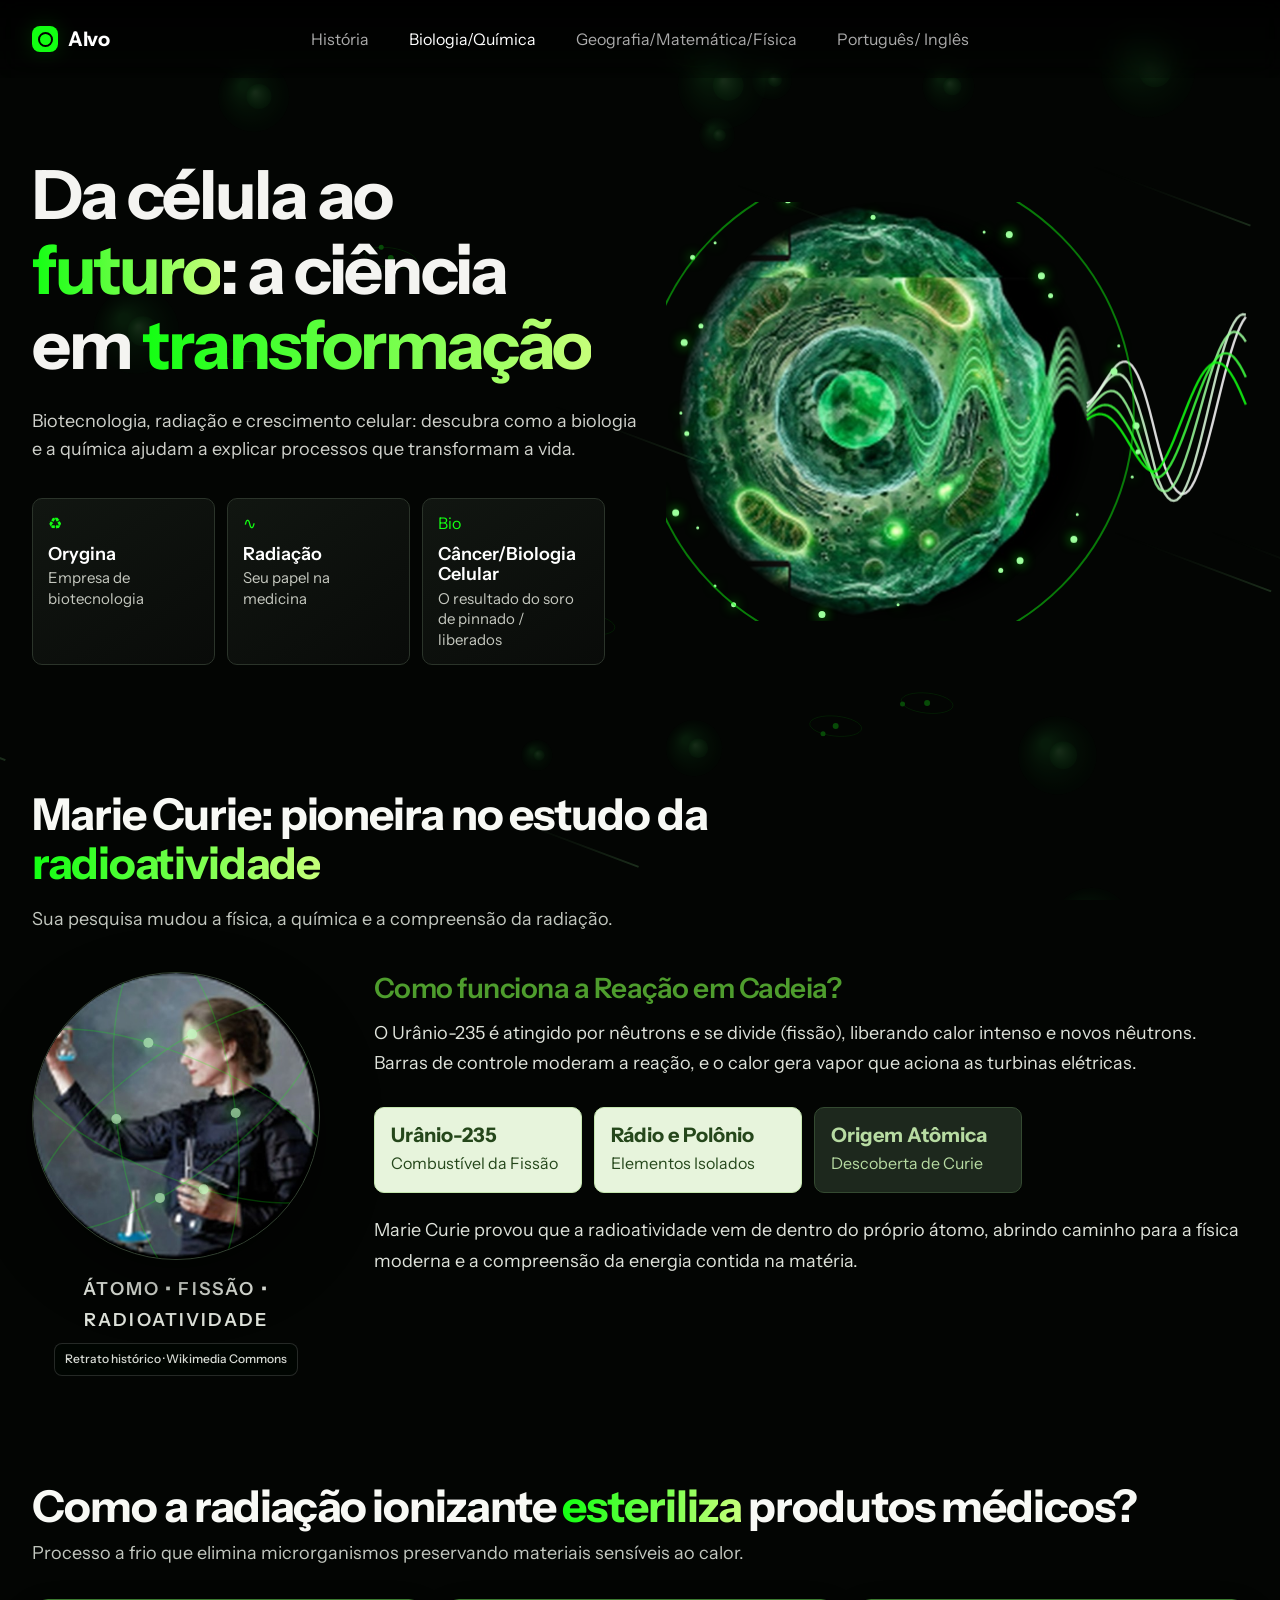
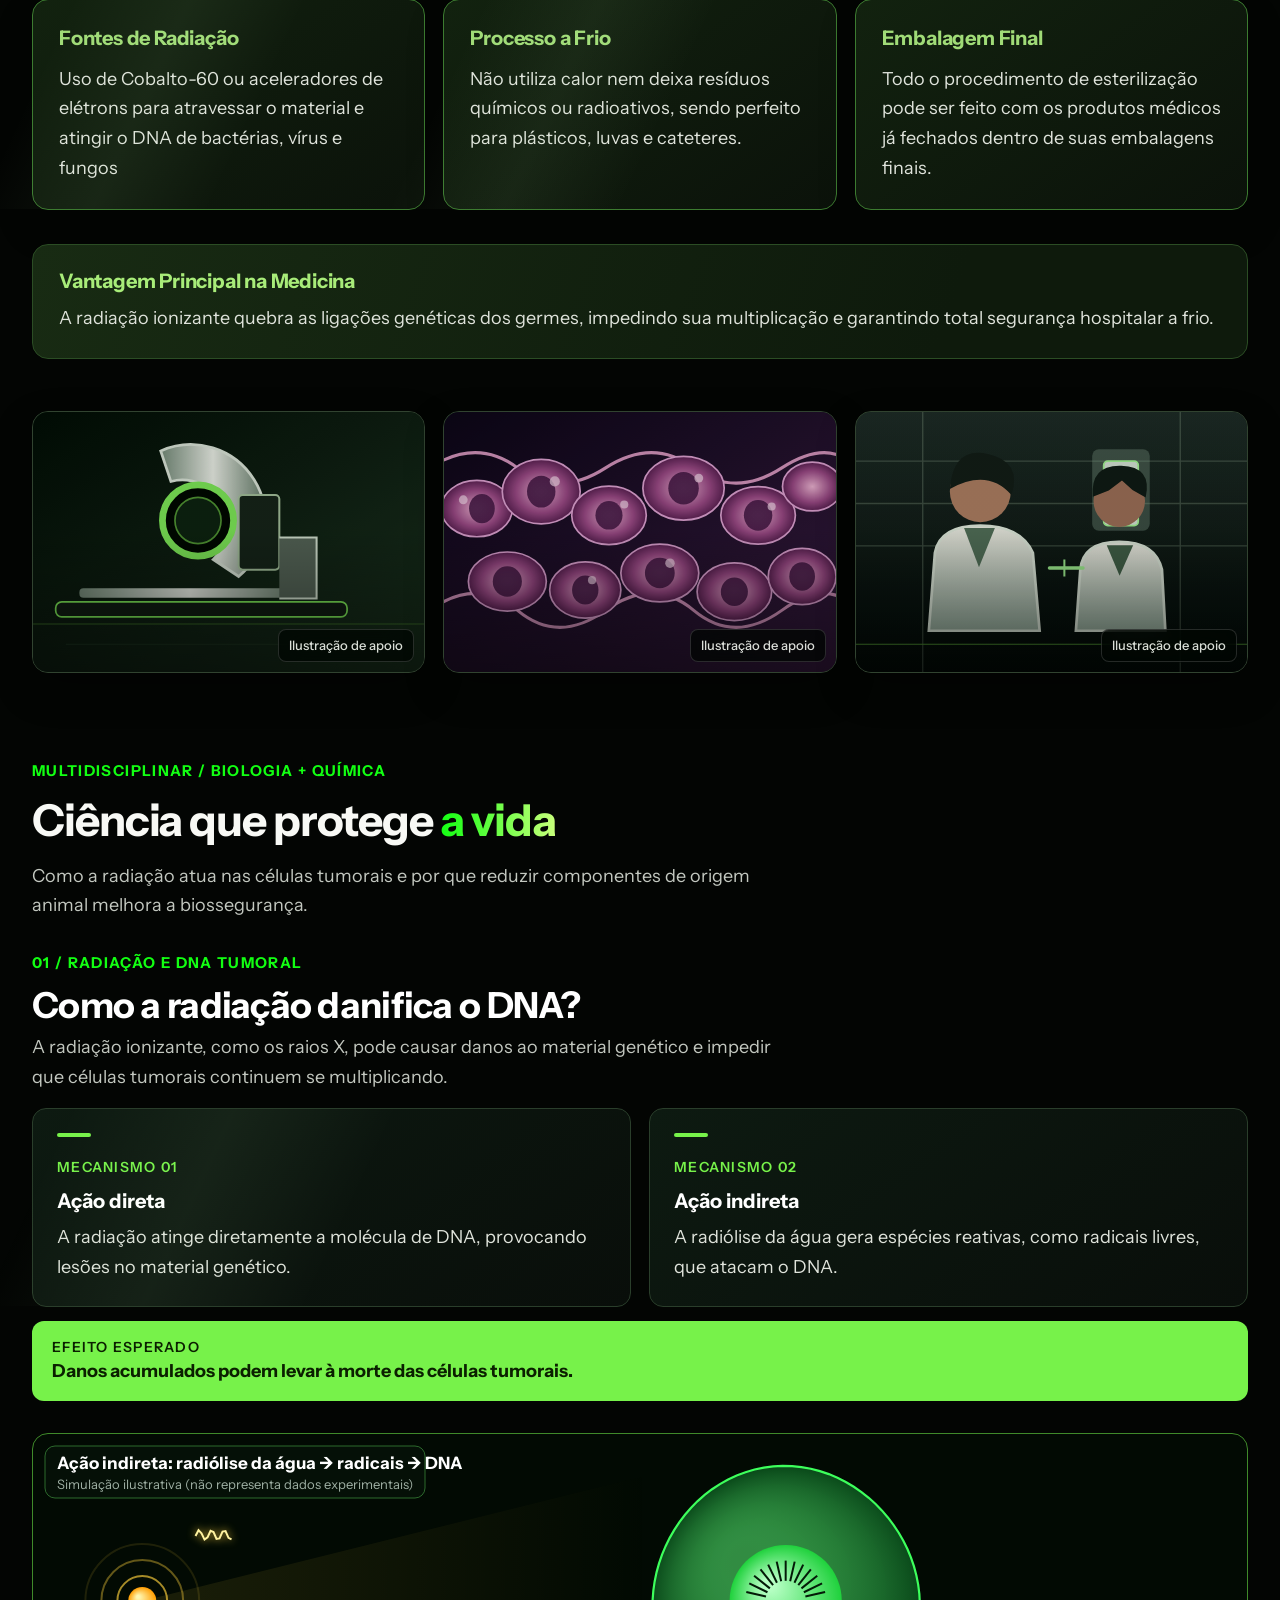
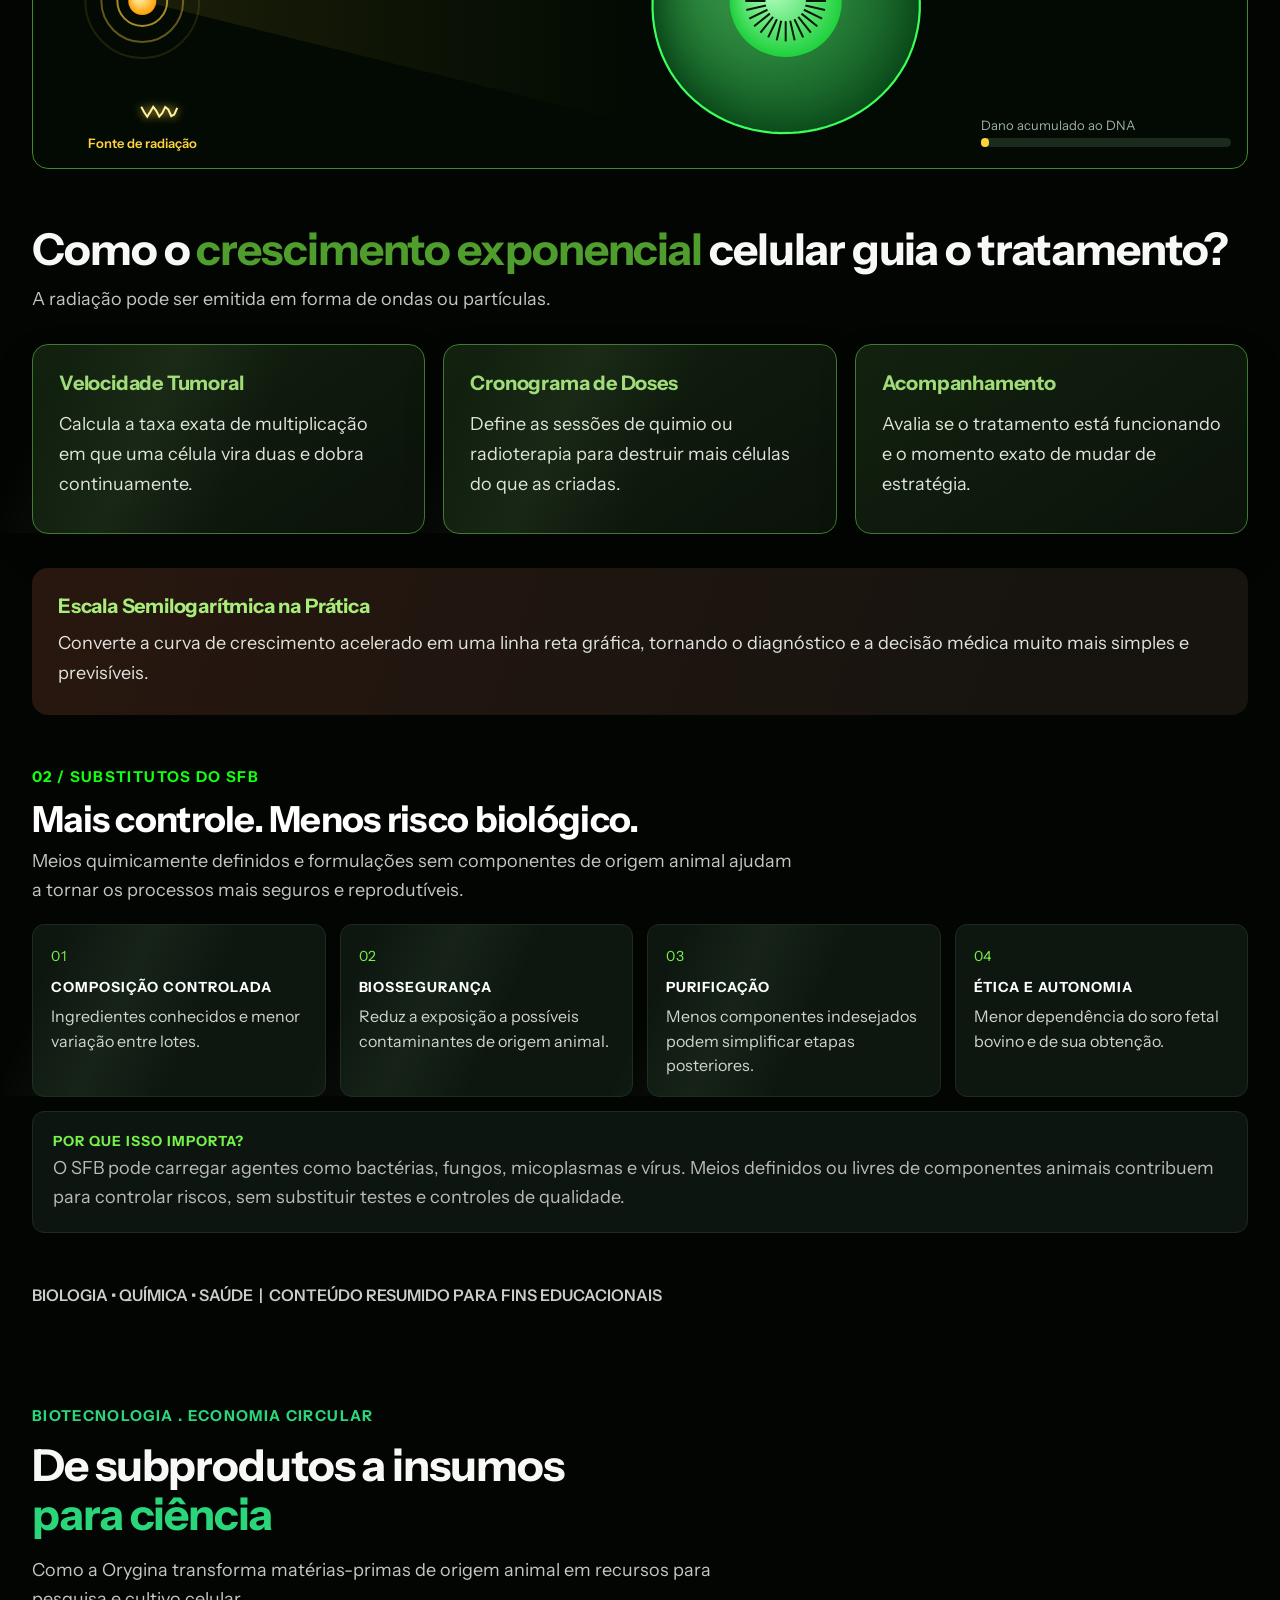
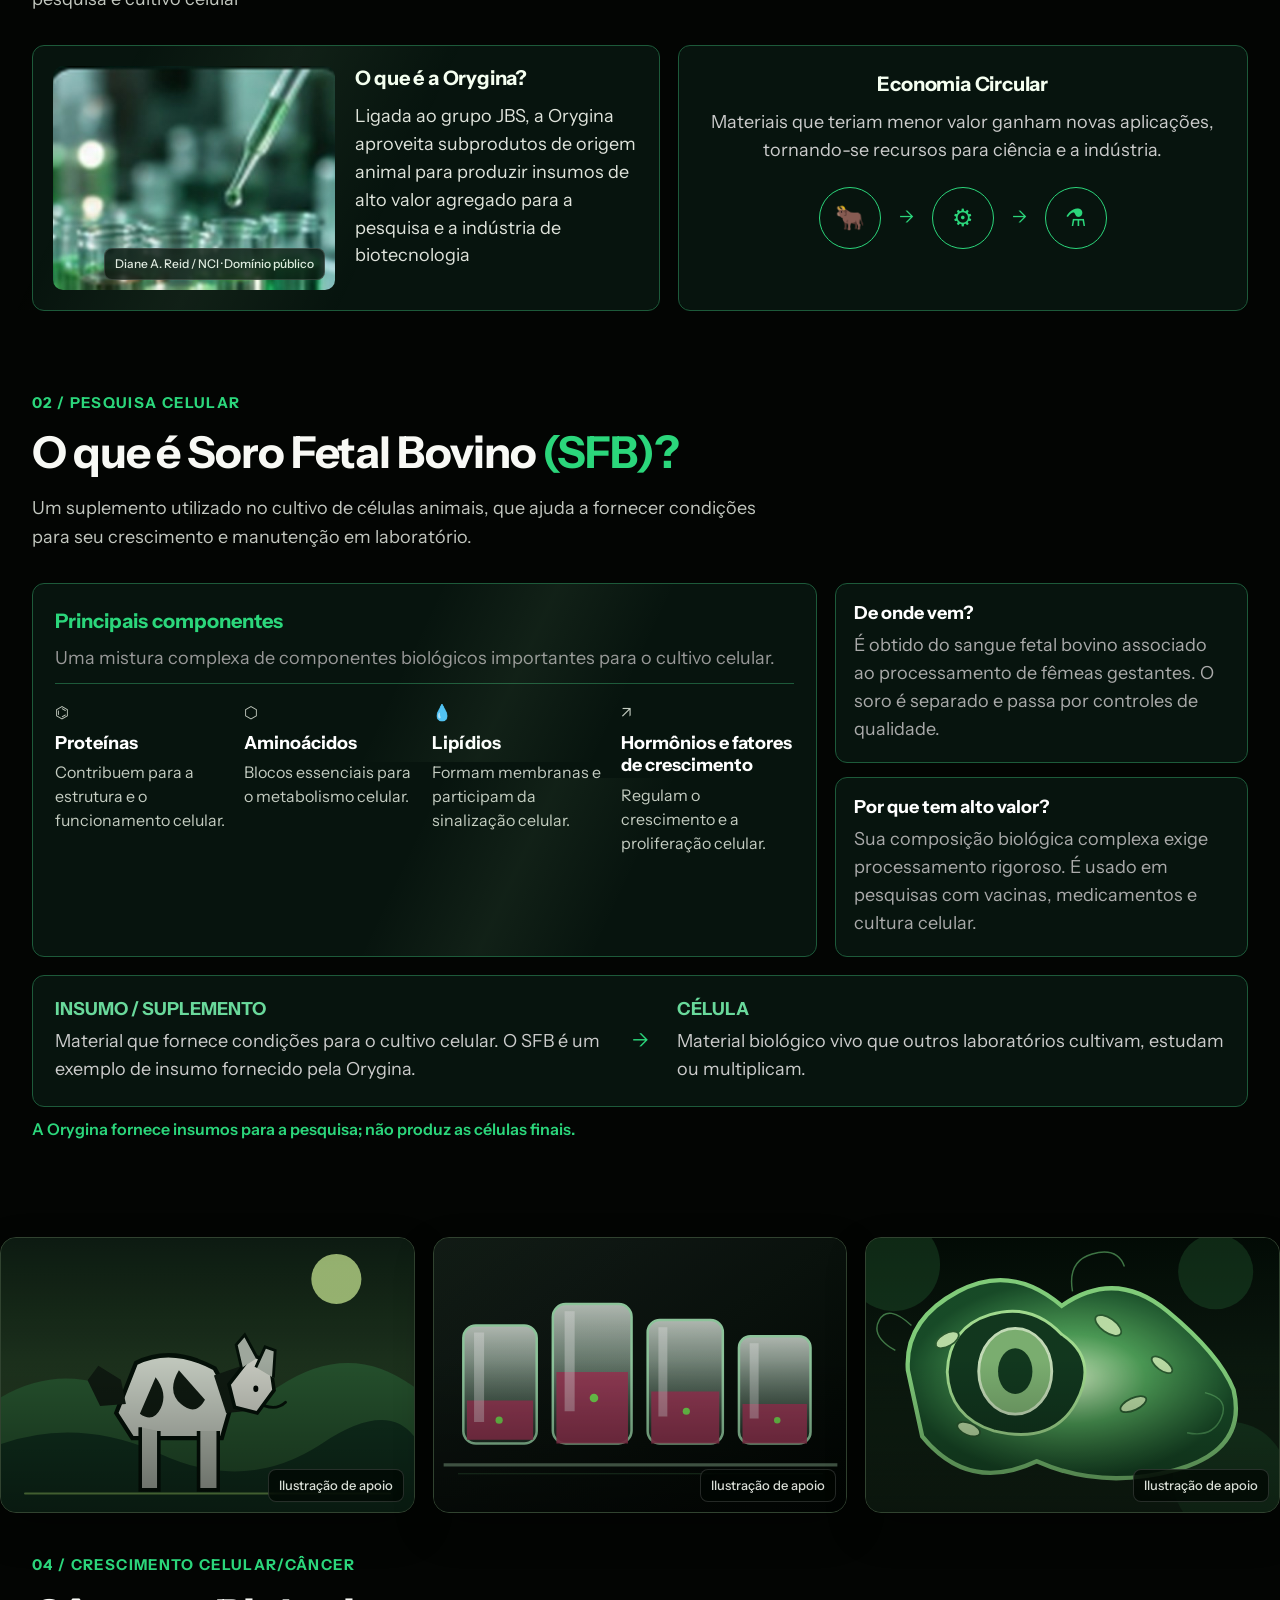
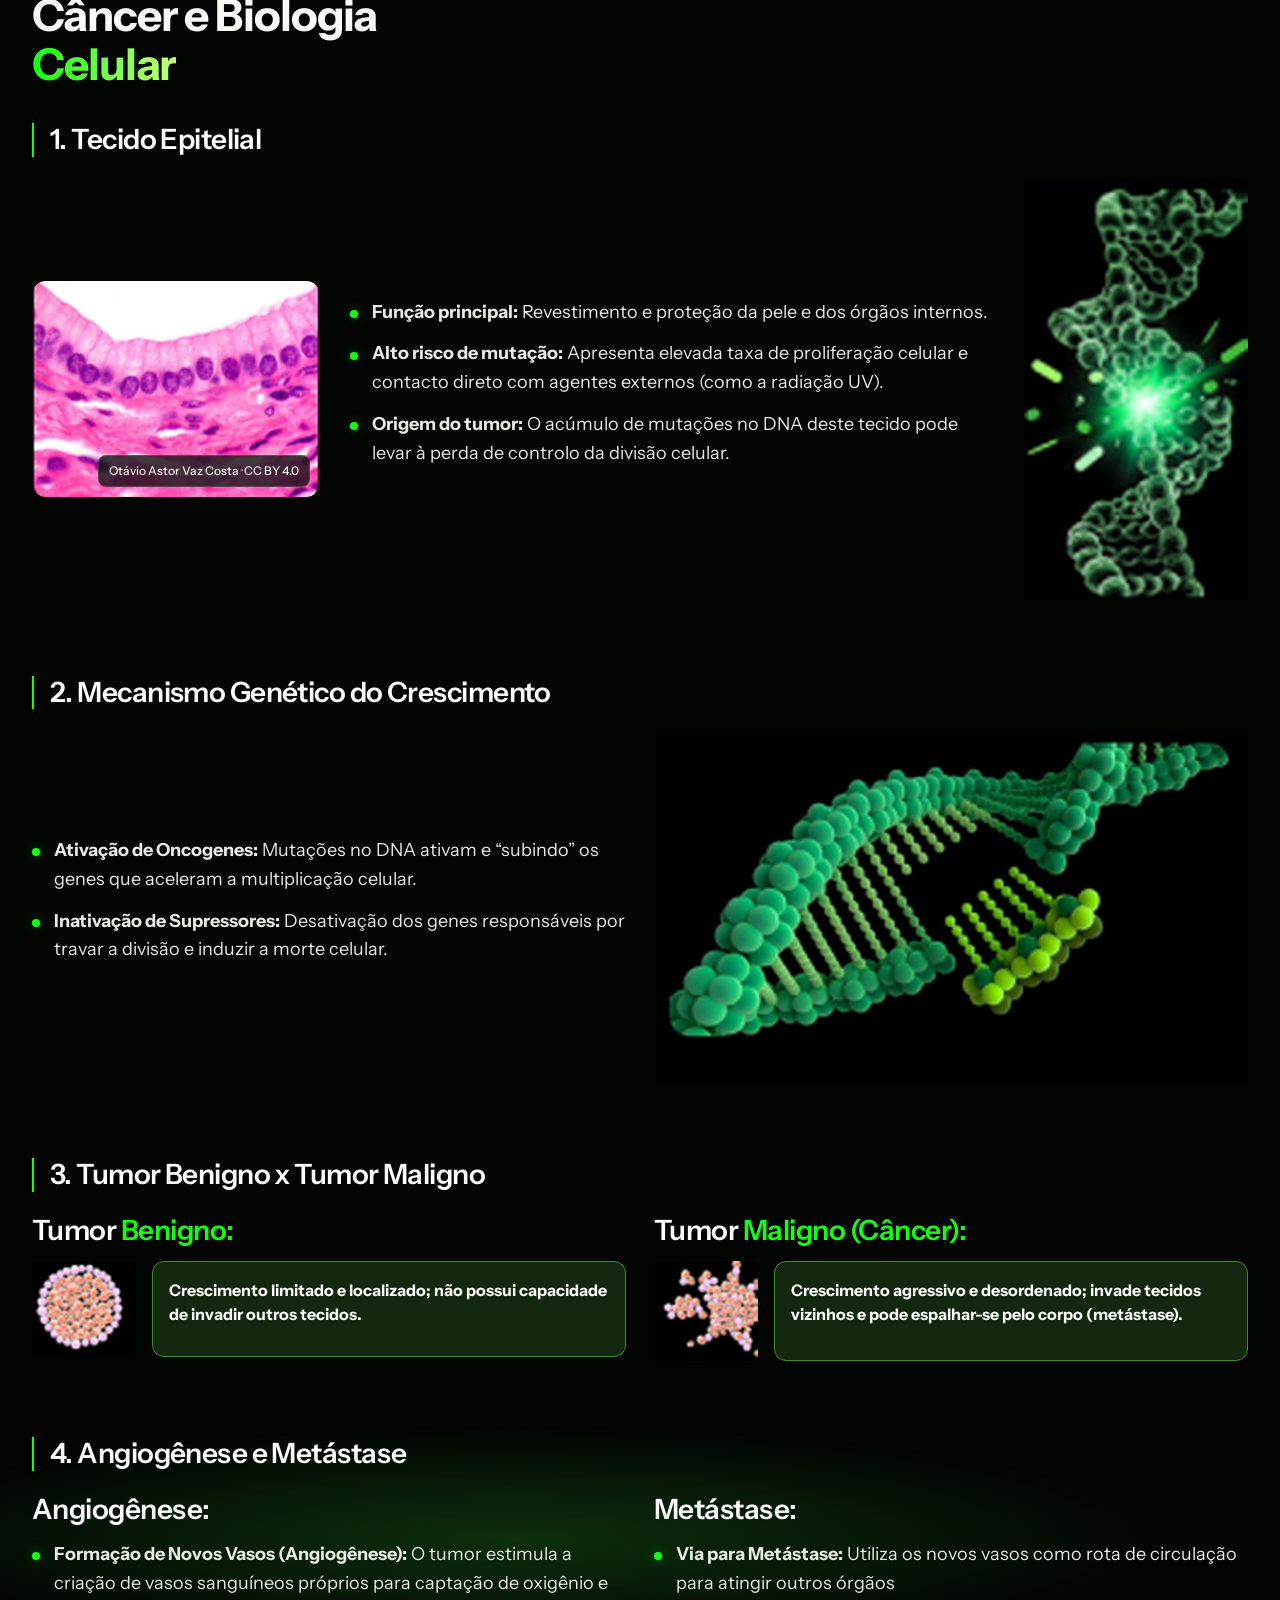
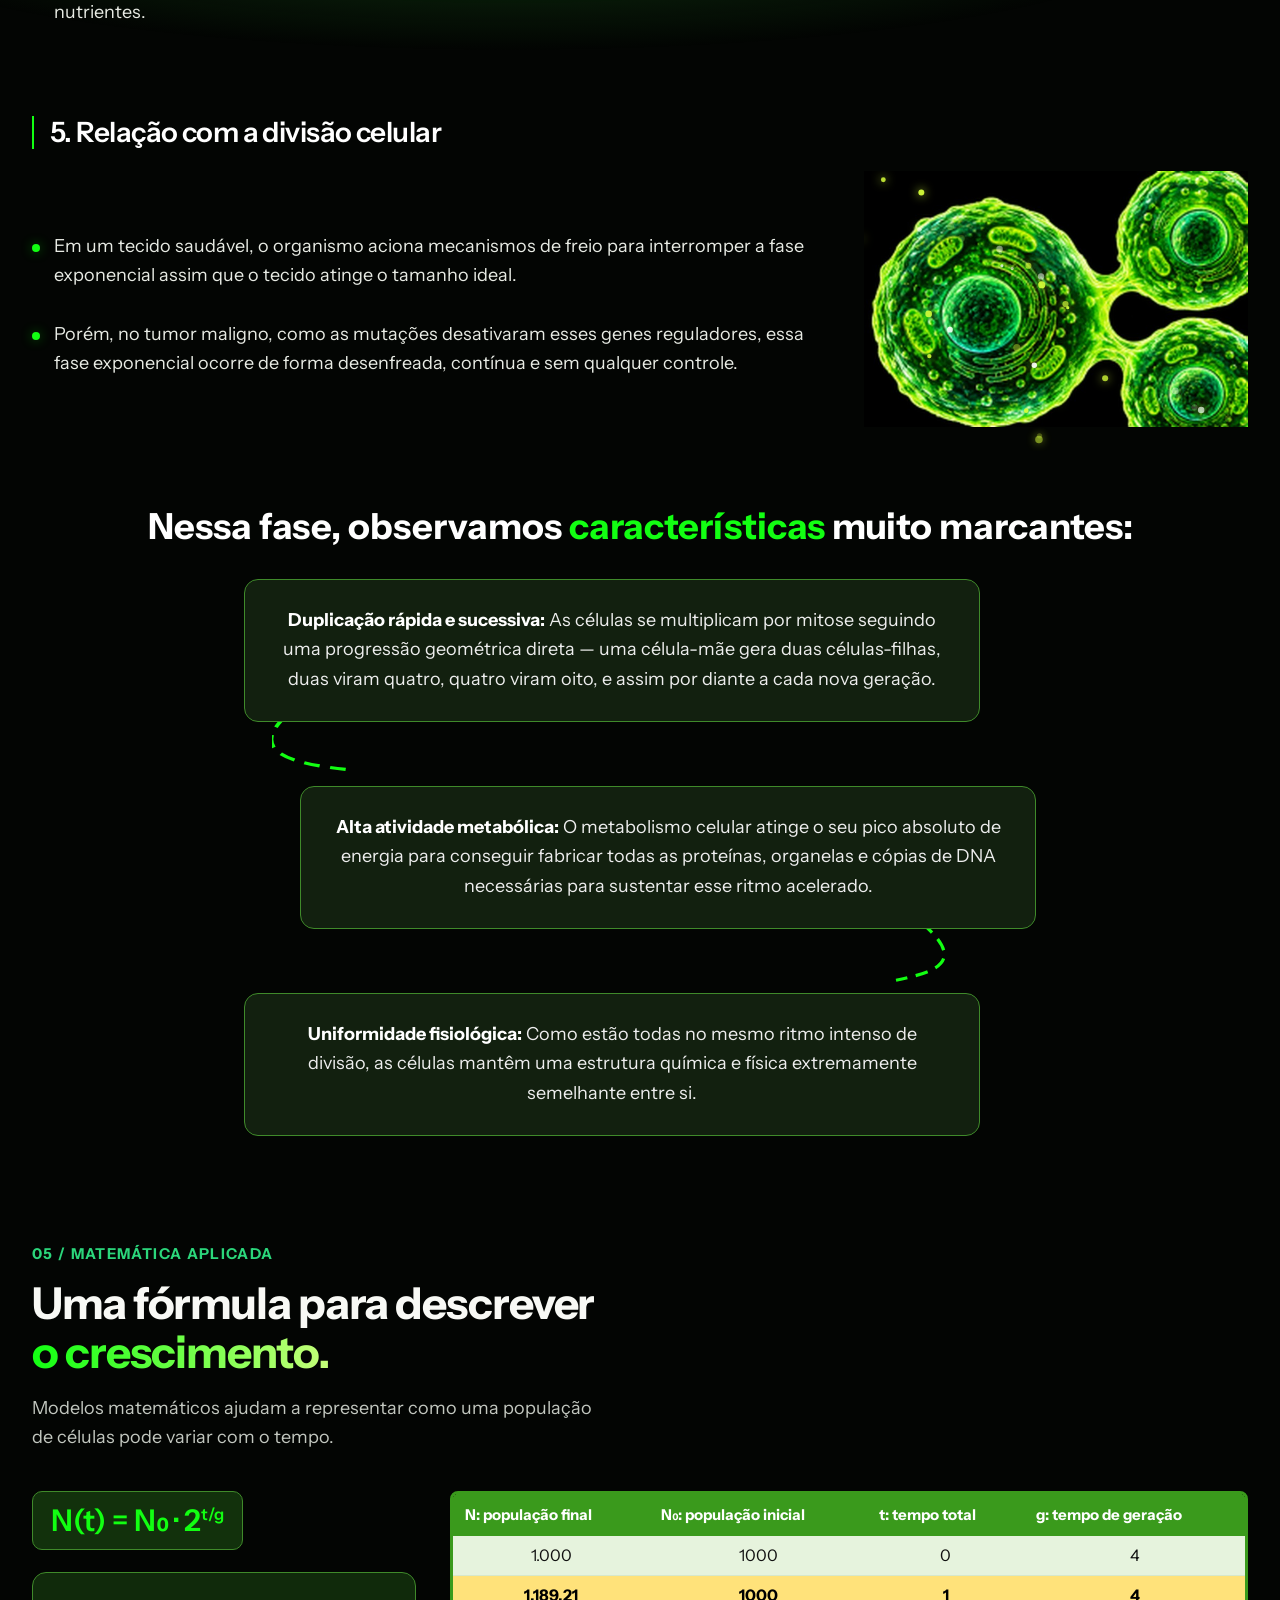
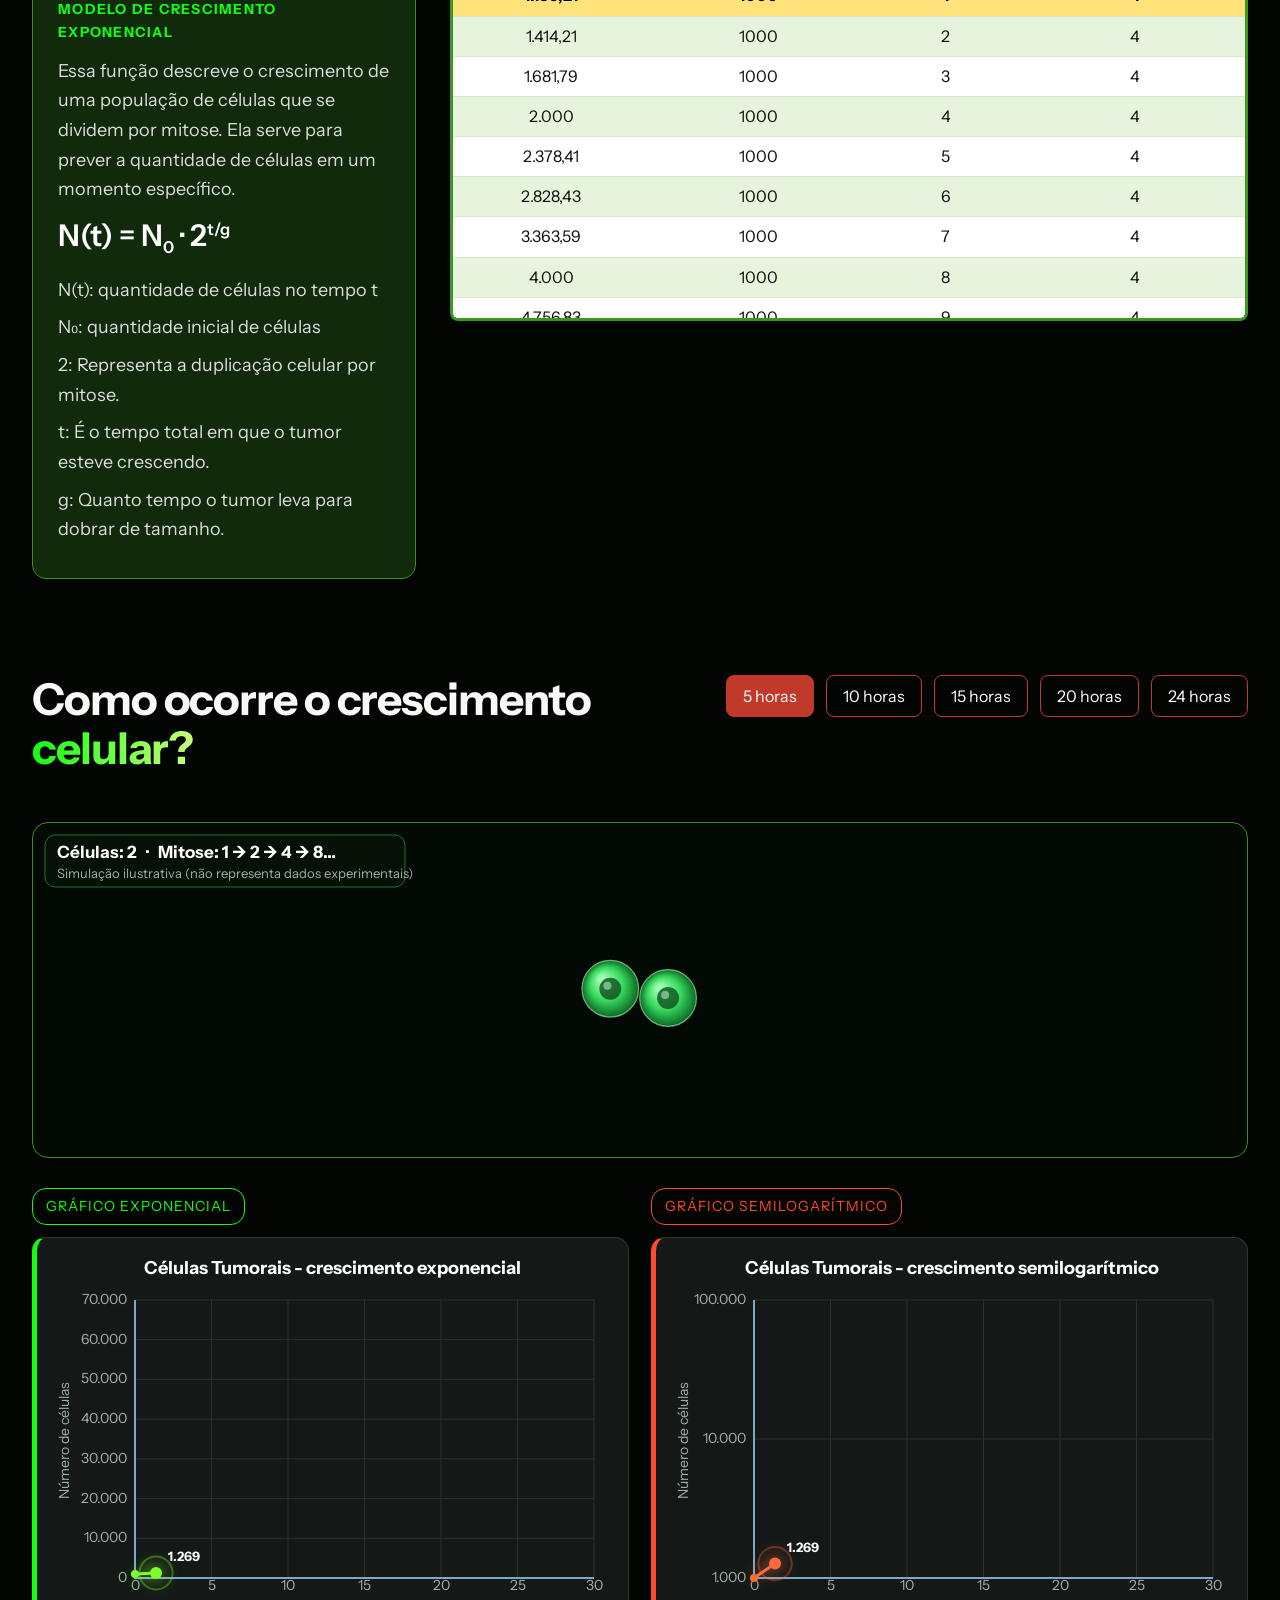
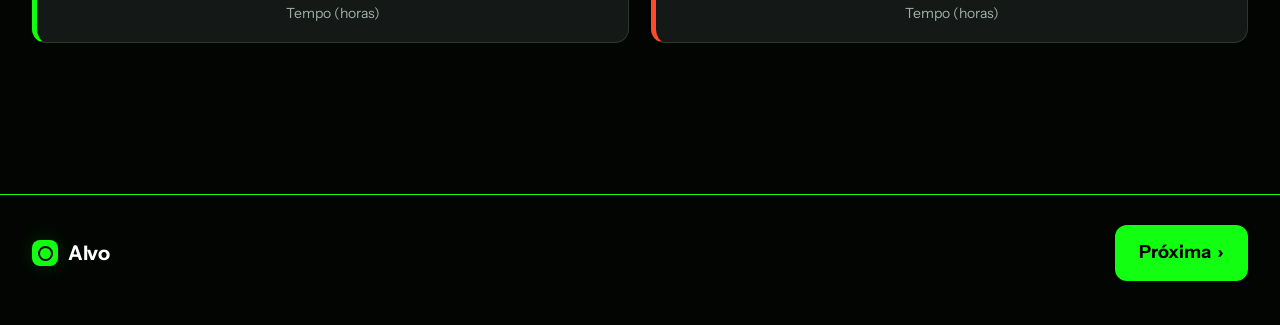
==== commit 1047e3f3: "Adicionando direcionamentos" ====
--- a/biologia.html
+++ b/biologia.html
@@ -404,7 +404,7 @@
 </head>
 <body>
 <div id="pg"></div><canvas id="bg"></canvas>
-<header><a class="logo" href="#"><i></i>Alvo</a><nav><a href="#">História</a><a class="on" href="#">Biologia/Química</a><a href="#">Geografia/Matemática/Física</a><a href="#">Português/ Inglês</a></nav><span></span></header>
+<header><a class="logo" href="#"><i></i>Alvo</a><nav><a href="index.html">História</a><a class="on" href="#">Biologia/Química</a><a href="matematica.html">Geografia/Matemática/Física</a><a href="portugues.html">Português/ Inglês</a></nav><span></span></header>
 
 <div class="w hero">
 <div><h1>Da célula ao <span class="n">futuro</span>: a ciência em <span class="n">transformação</span></h1>
@@ -541,7 +541,7 @@
 <div class="simbox"><canvas id="msim"></canvas></div>
 <div class="gr"><div><span class="lab">GRÁFICO EXPONENCIAL</span><div class="gc"><canvas id="g1"></canvas></div></div><div><span class="lab o">GRÁFICO SEMILOGARÍTMICO</span><div class="gc o"><canvas id="g2"></canvas></div></div></div>
 </section>
-<footer><div class="w"><a class="logo" href="#"><i></i>Alvo</a><a class="btn" href="#">Próxima &nbsp;›</a></div></footer>
+<footer><div class="w"><a class="logo" href="#"><i></i>Alvo</a><a class="btn" href="matematica.html">Próxima &nbsp;›</a></div></footer>
 
 <script>
 const $=i=>document.getElementById(i),TAU=Math.PI*2,rm=matchMedia('(prefers-reduced-motion:reduce)').matches;
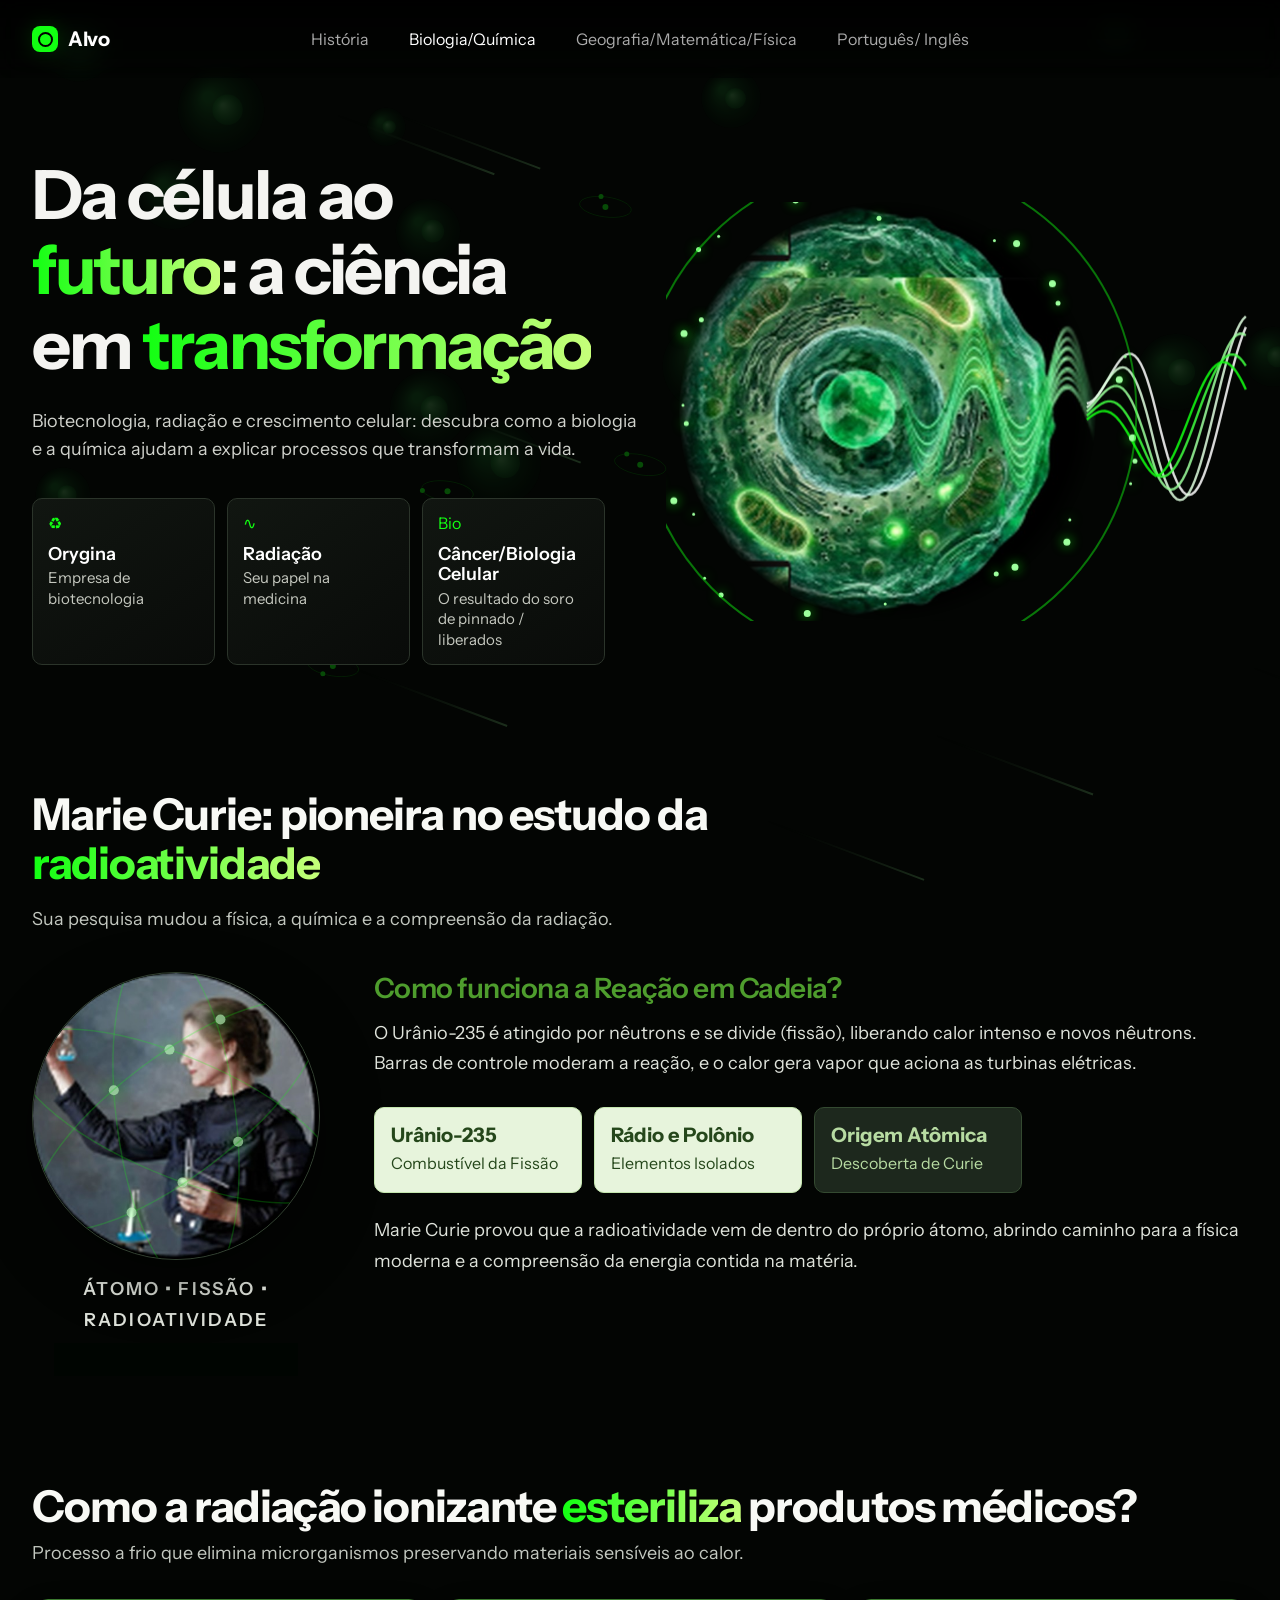
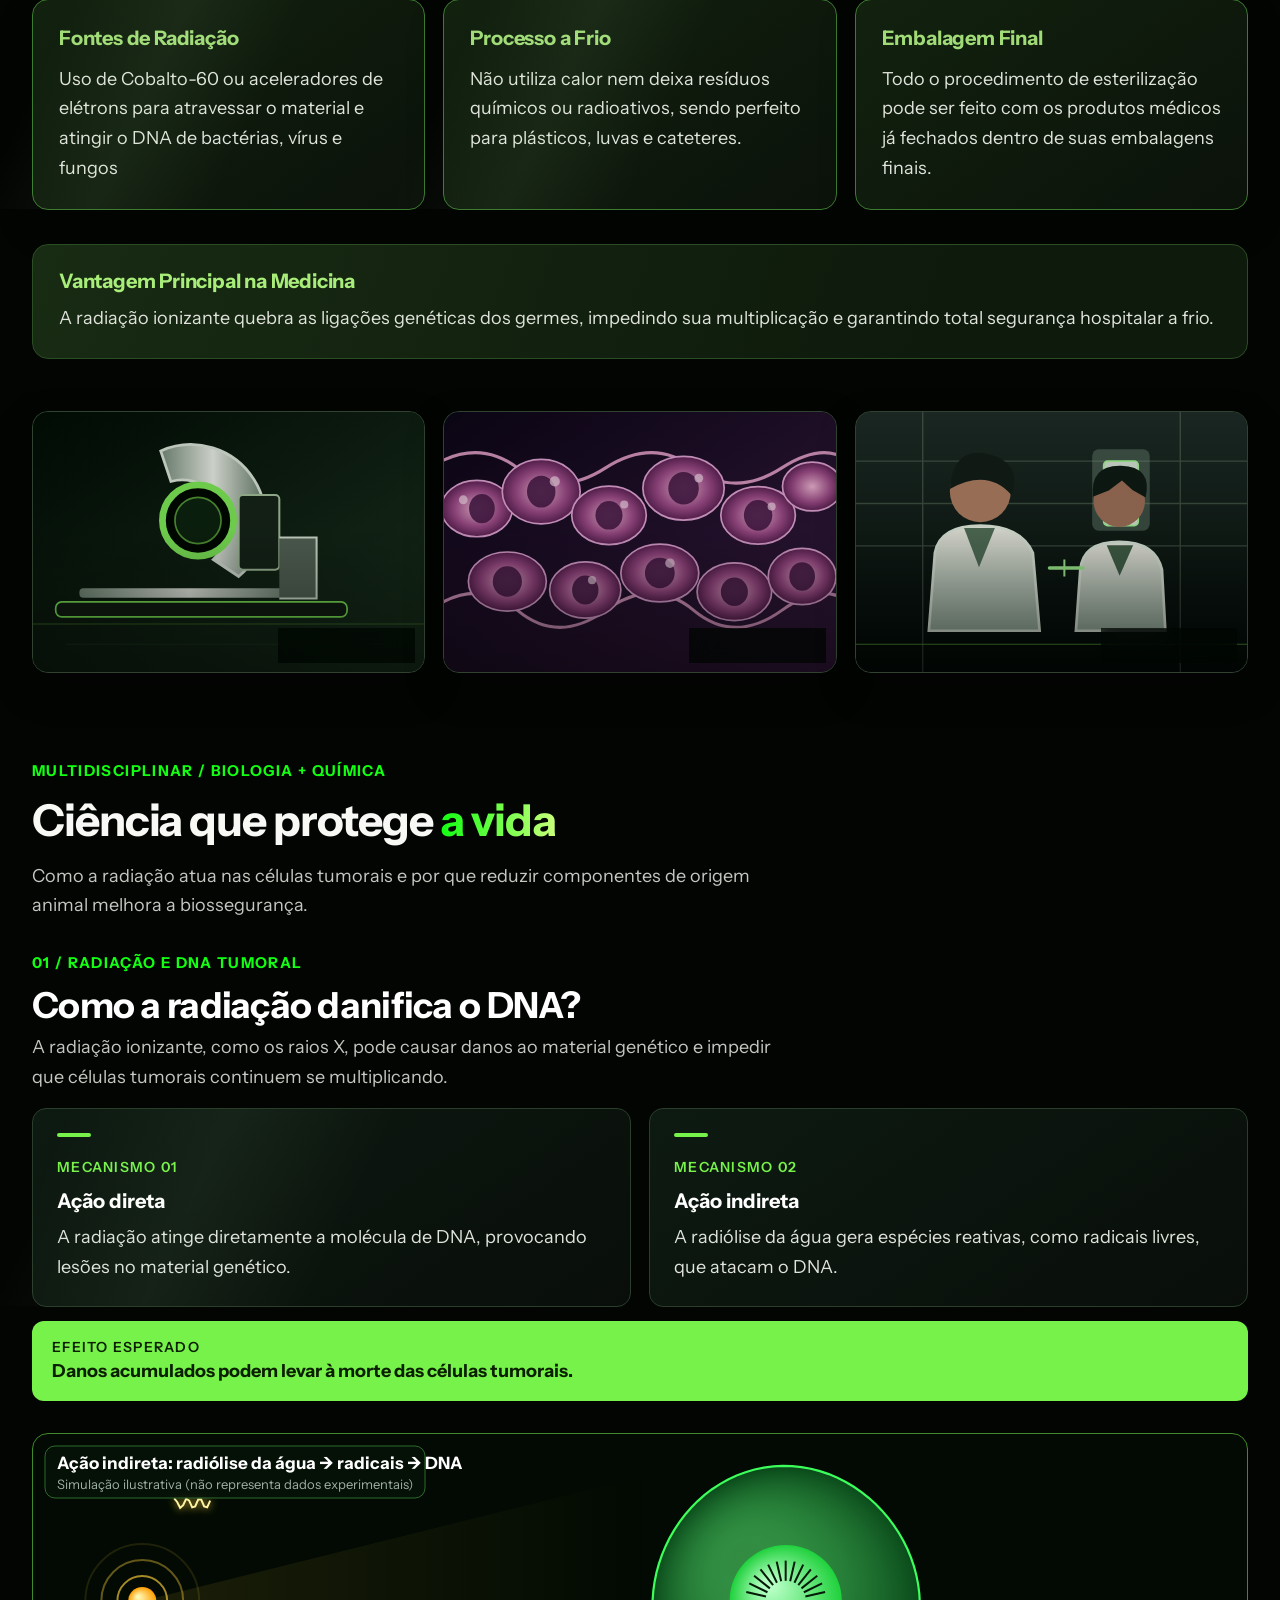
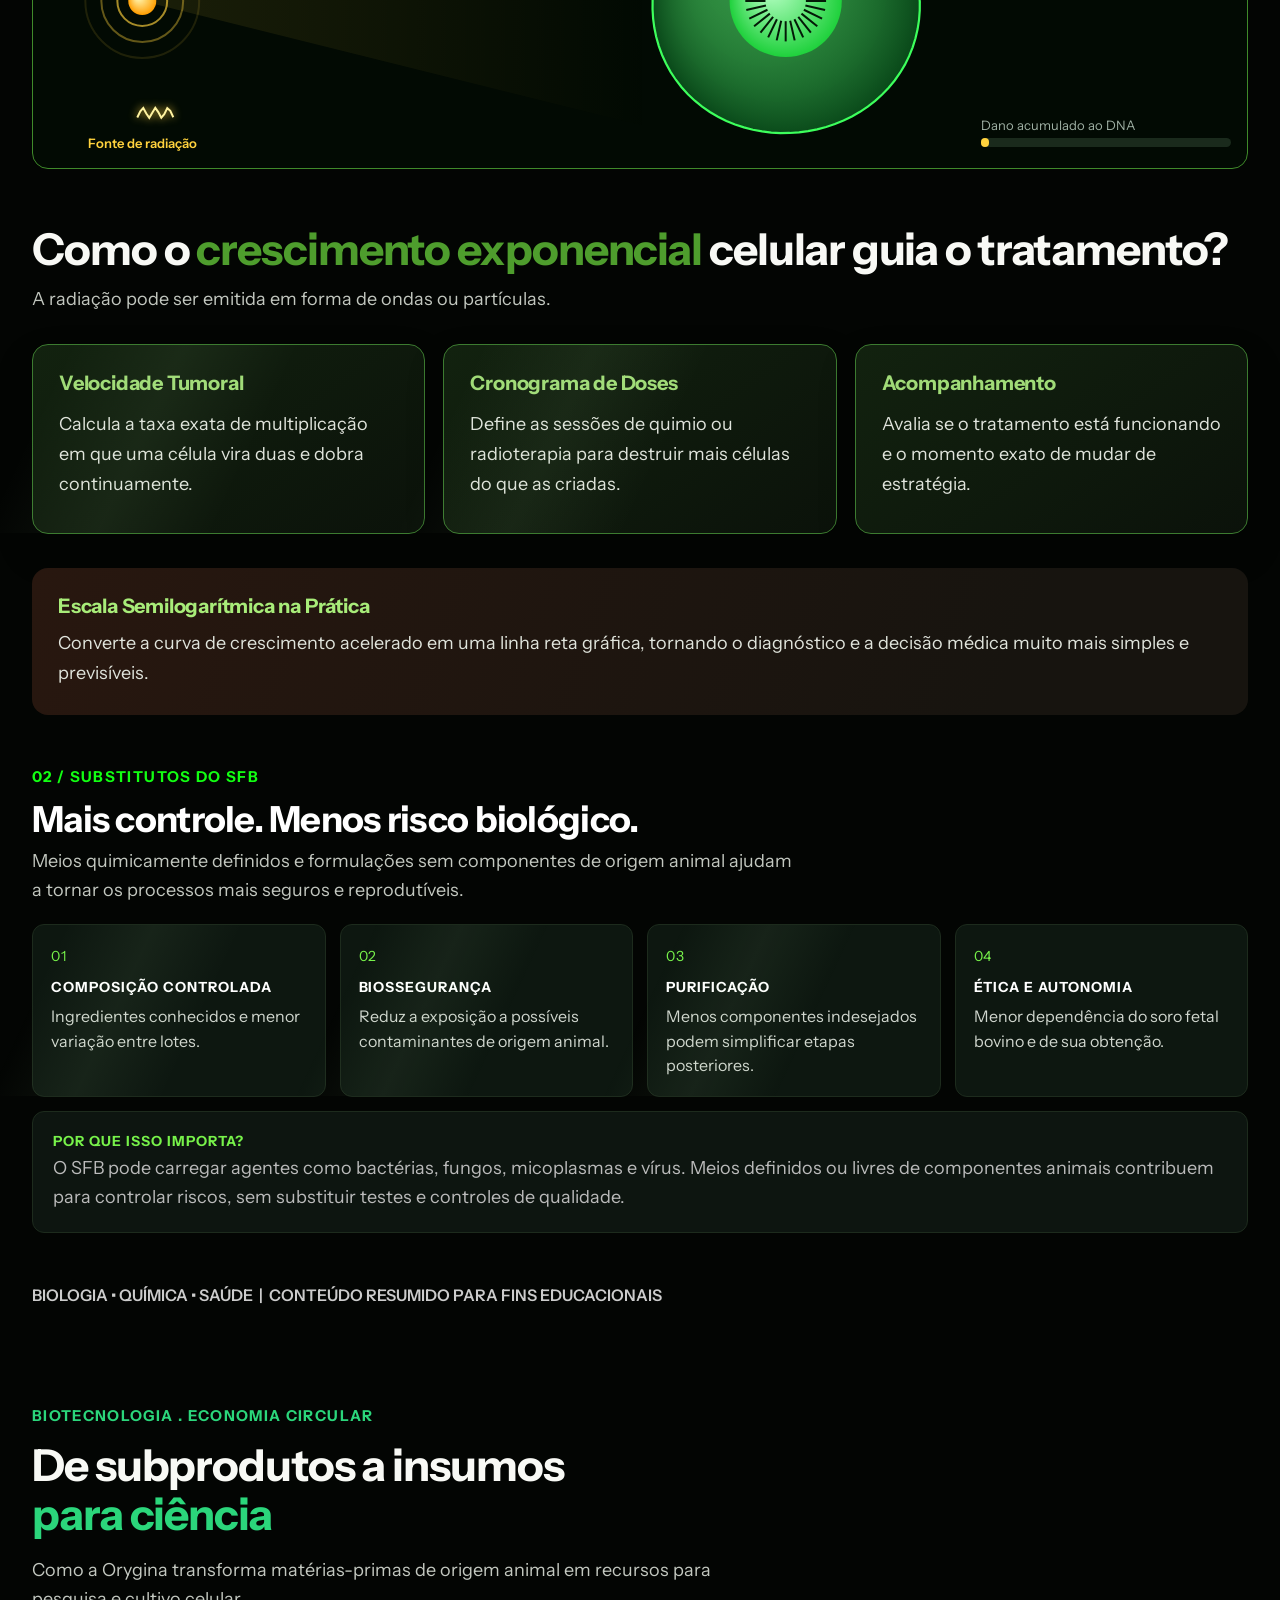
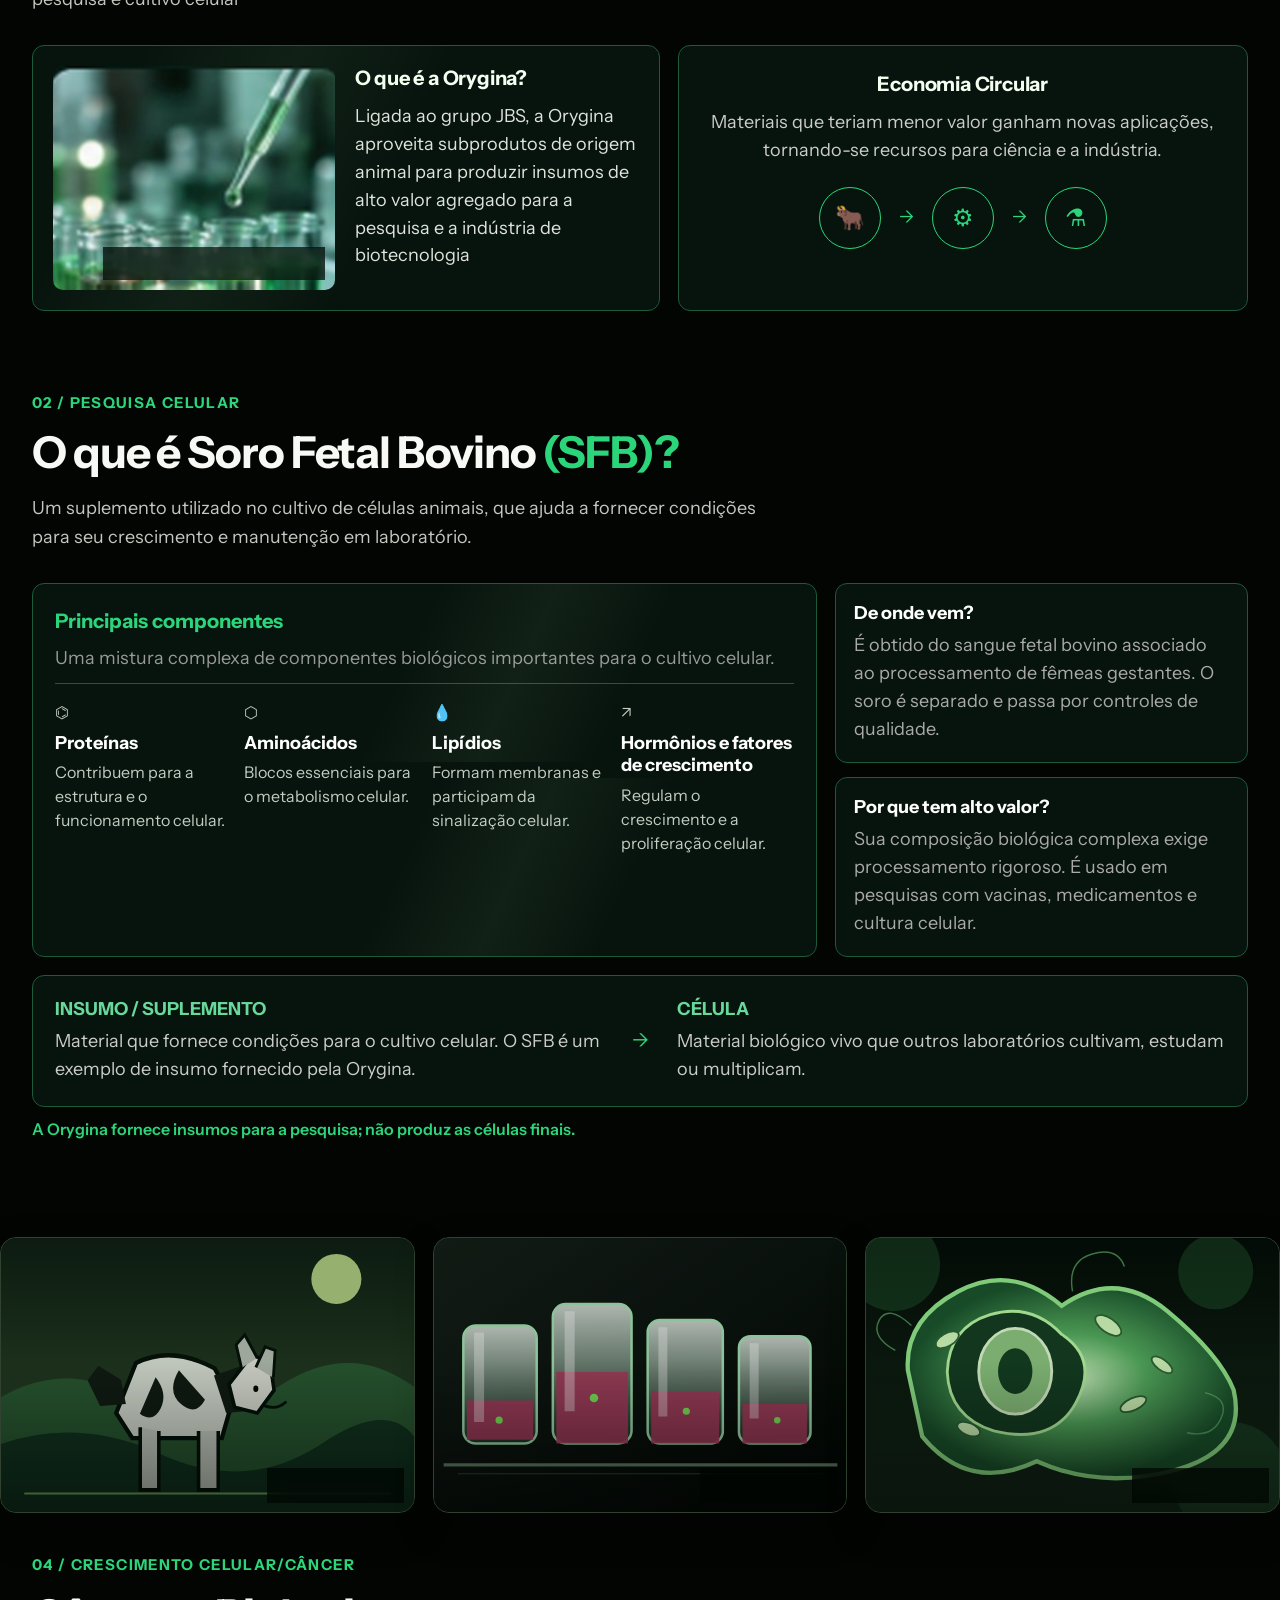
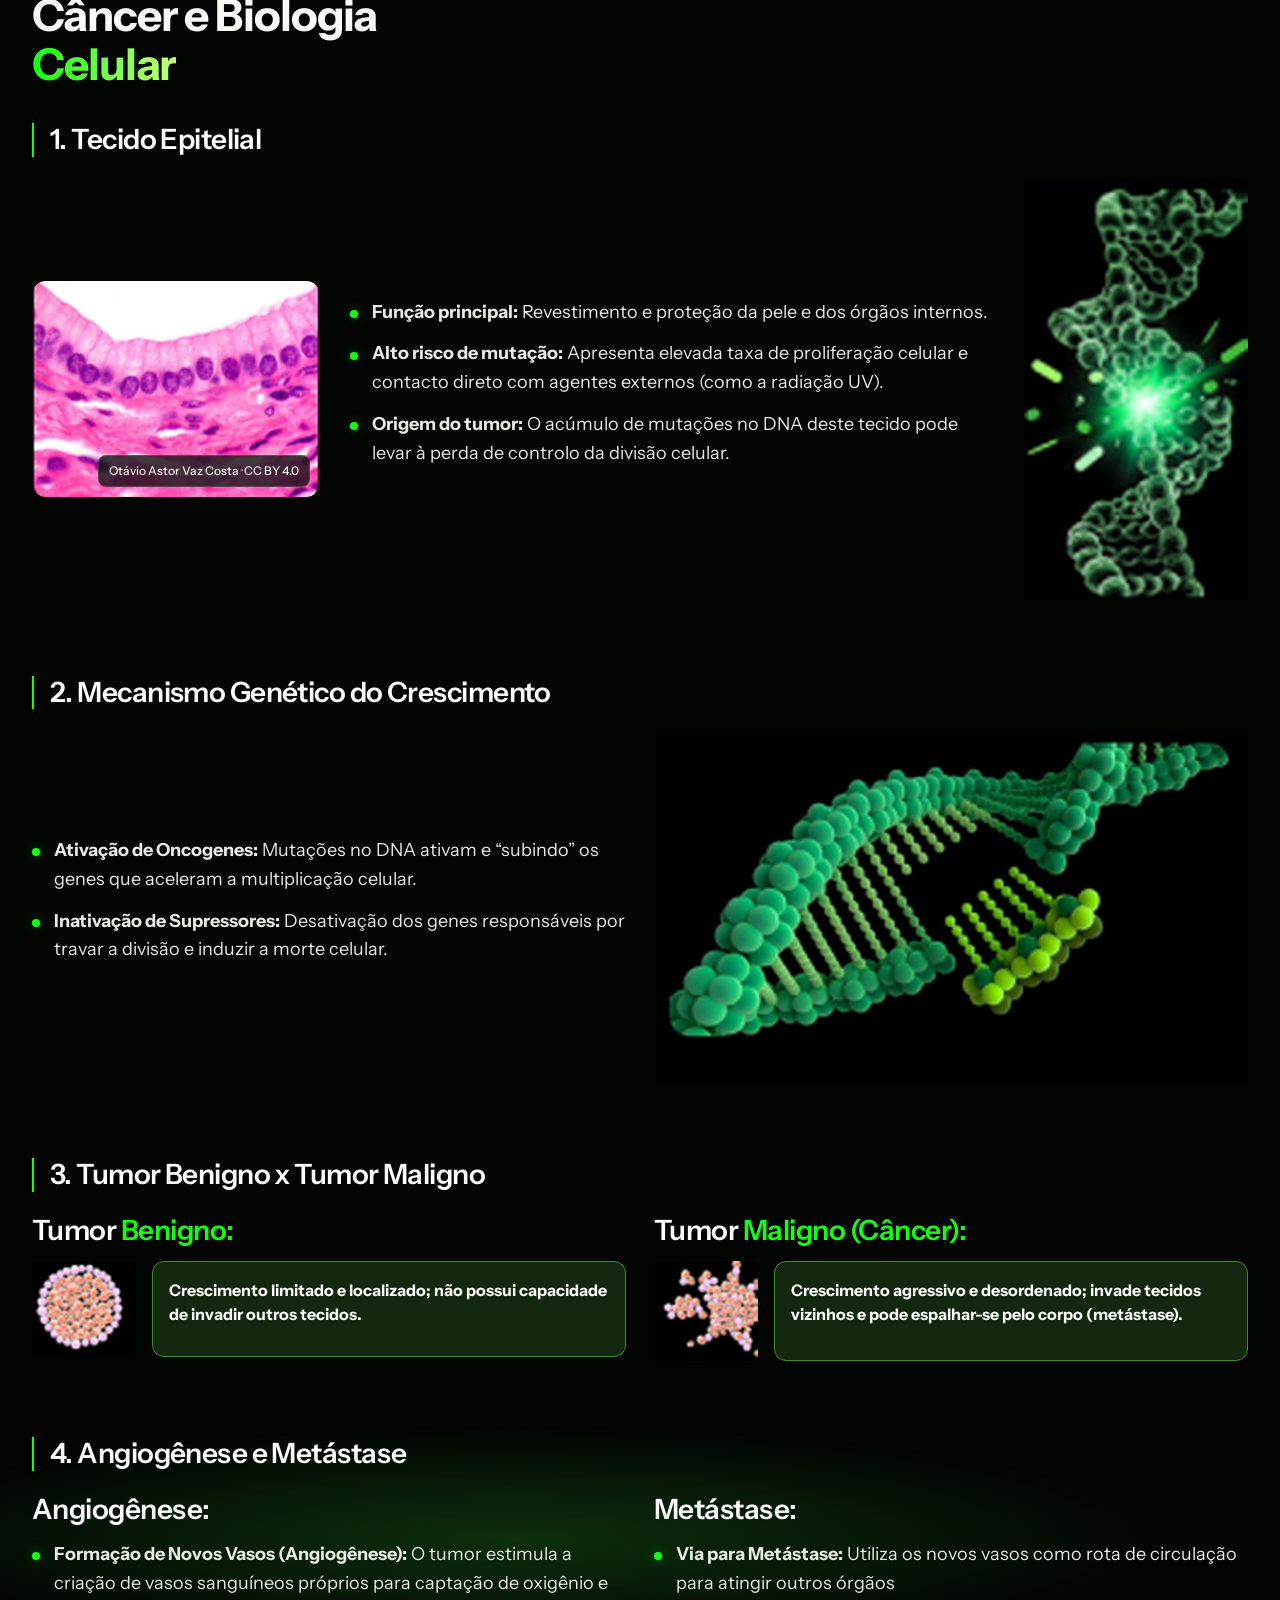
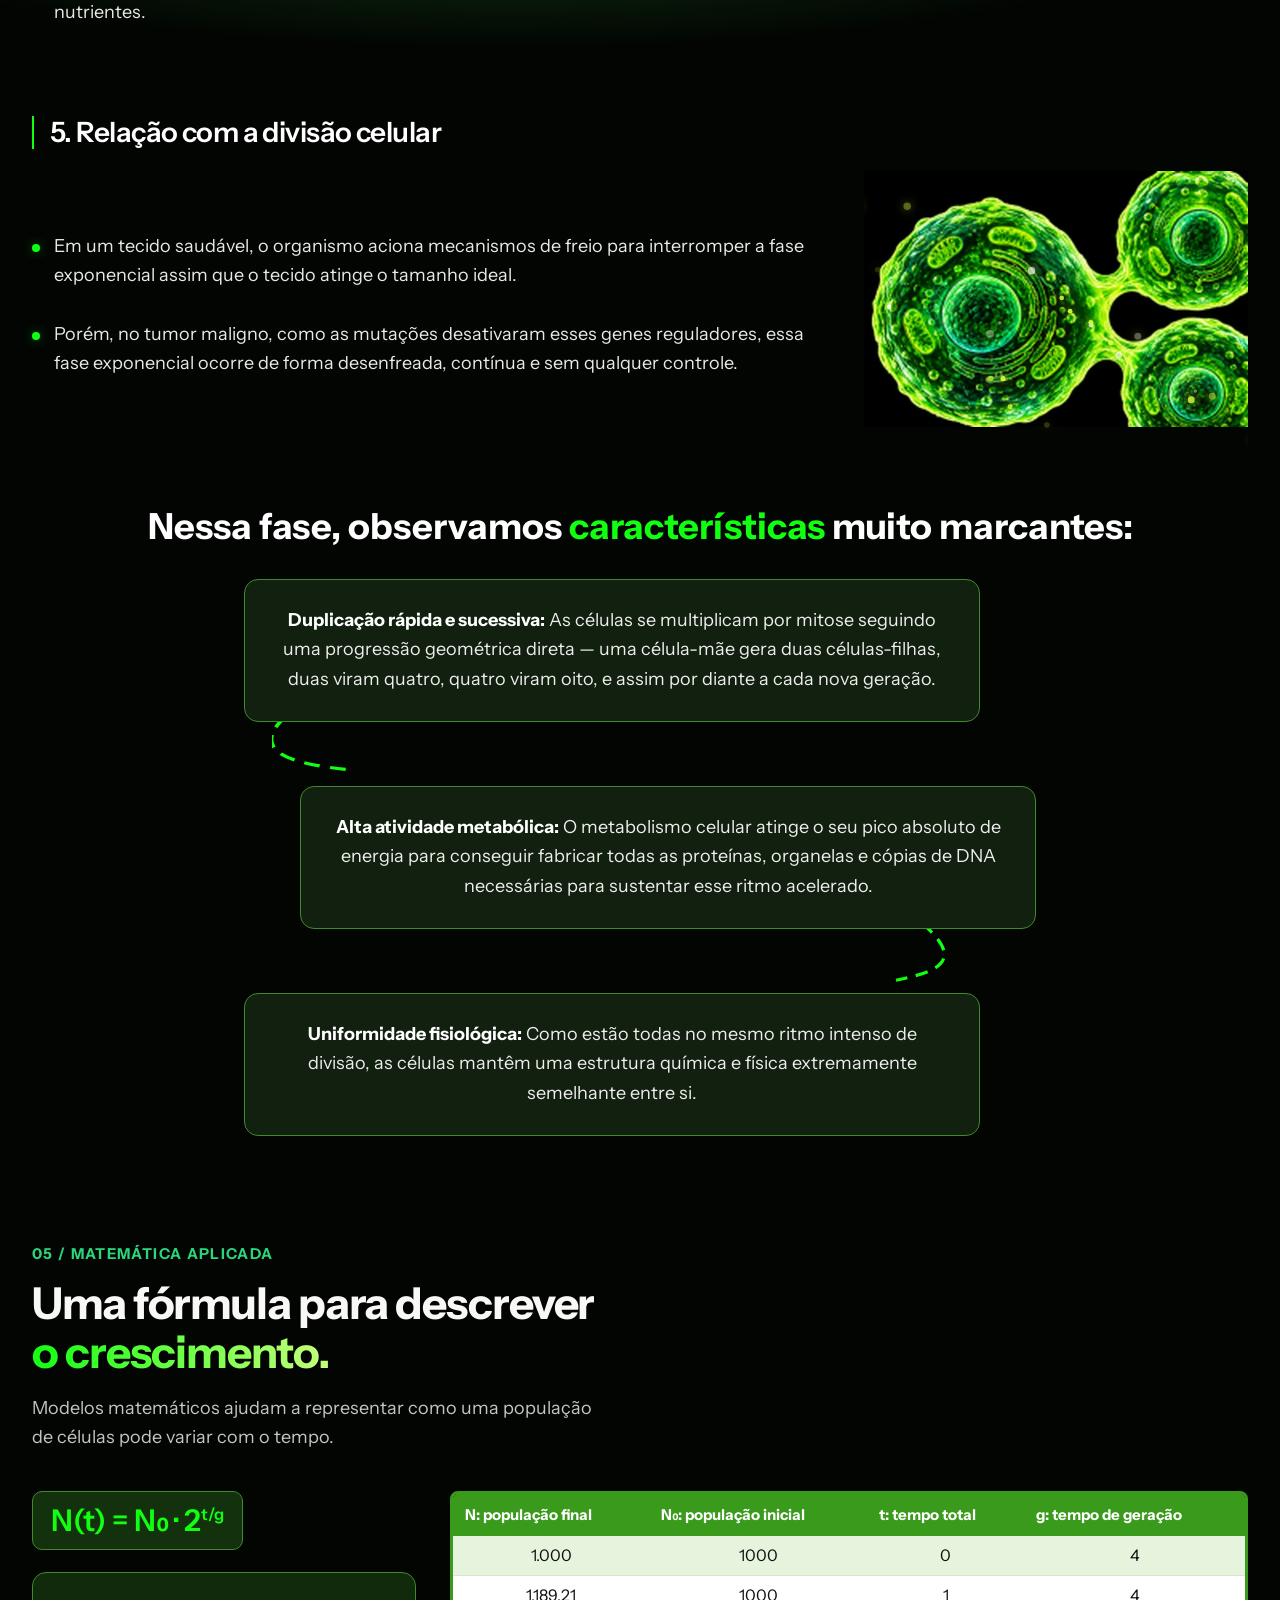
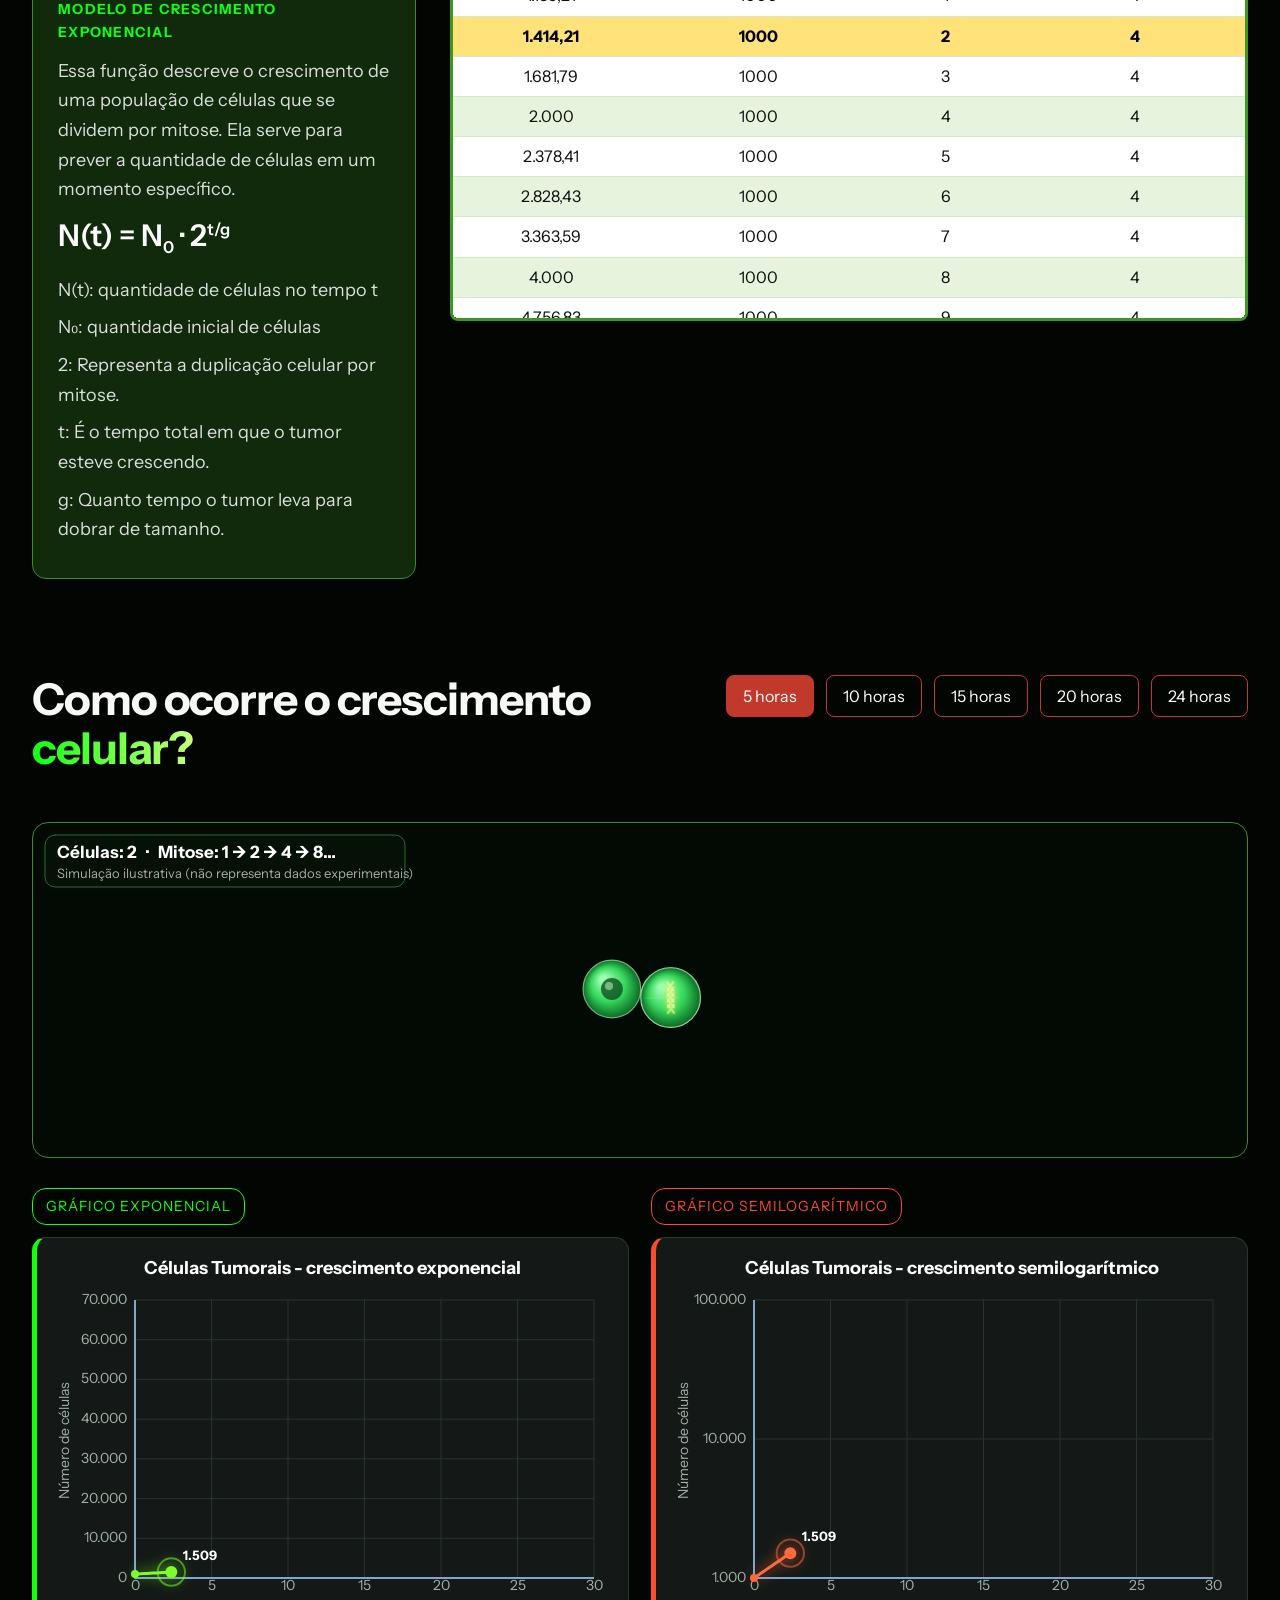
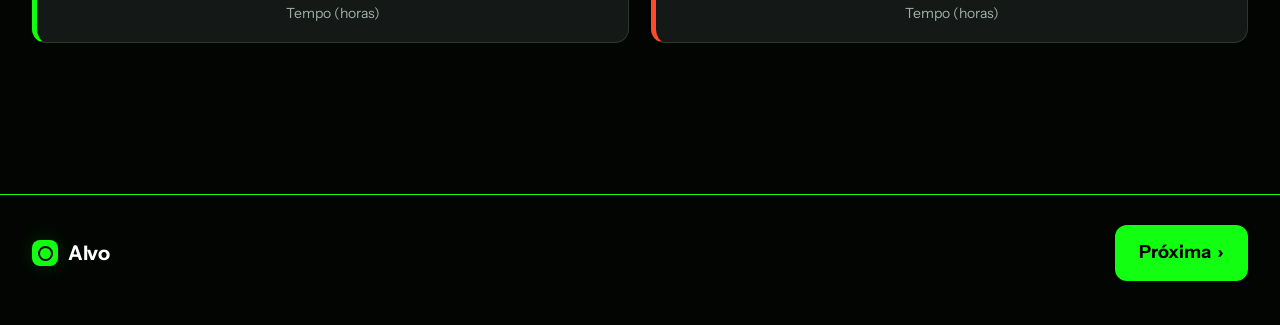
==== commit 92d28244: "Arrumando direcionamentos" ====
--- a/biologia.html
+++ b/biologia.html
@@ -404,9 +404,9 @@
 </head>
 <body>
 <div id="pg"></div><canvas id="bg"></canvas>
-<header><a class="logo" href="#"><i></i>Alvo</a><nav><a href="index.html">História</a><a class="on" href="#">Biologia/Química</a><a href="matematica.html">Geografia/Matemática/Física</a><a href="portugues.html">Português/ Inglês</a></nav><span></span></header>
-
-<div class="w hero">
+<header><a class="logo" href="#"><i></i>Alvo</a><nav><a href="index.html">História</a><a class="on" href="#hero">Biologia/Química</a><a href="matematica.html">Geografia/Matemática/Física</a><a href="portugues.html">Português/ Inglês</a></nav><span></span></header>
+
+<div class="w hero" id = hero>
 <div><h1>Da célula ao <span class="n">futuro</span>: a ciência em <span class="n">transformação</span></h1>
 <p>Biotecnologia, radiação e crescimento celular: descubra como a biologia e a química ajudam a explicar processos que transformam a vida.</p>
 <div class="mini"><div><s>♻</s><b>Orygina</b>Empresa de biotecnologia</div><div><s>∿</s><b>Radiação</b>Seu papel na medicina</div><div><s>Bio</s><b>Câncer/Biologia Celular</b>O resultado do soro de pinnado / liberados</div></div></div>
